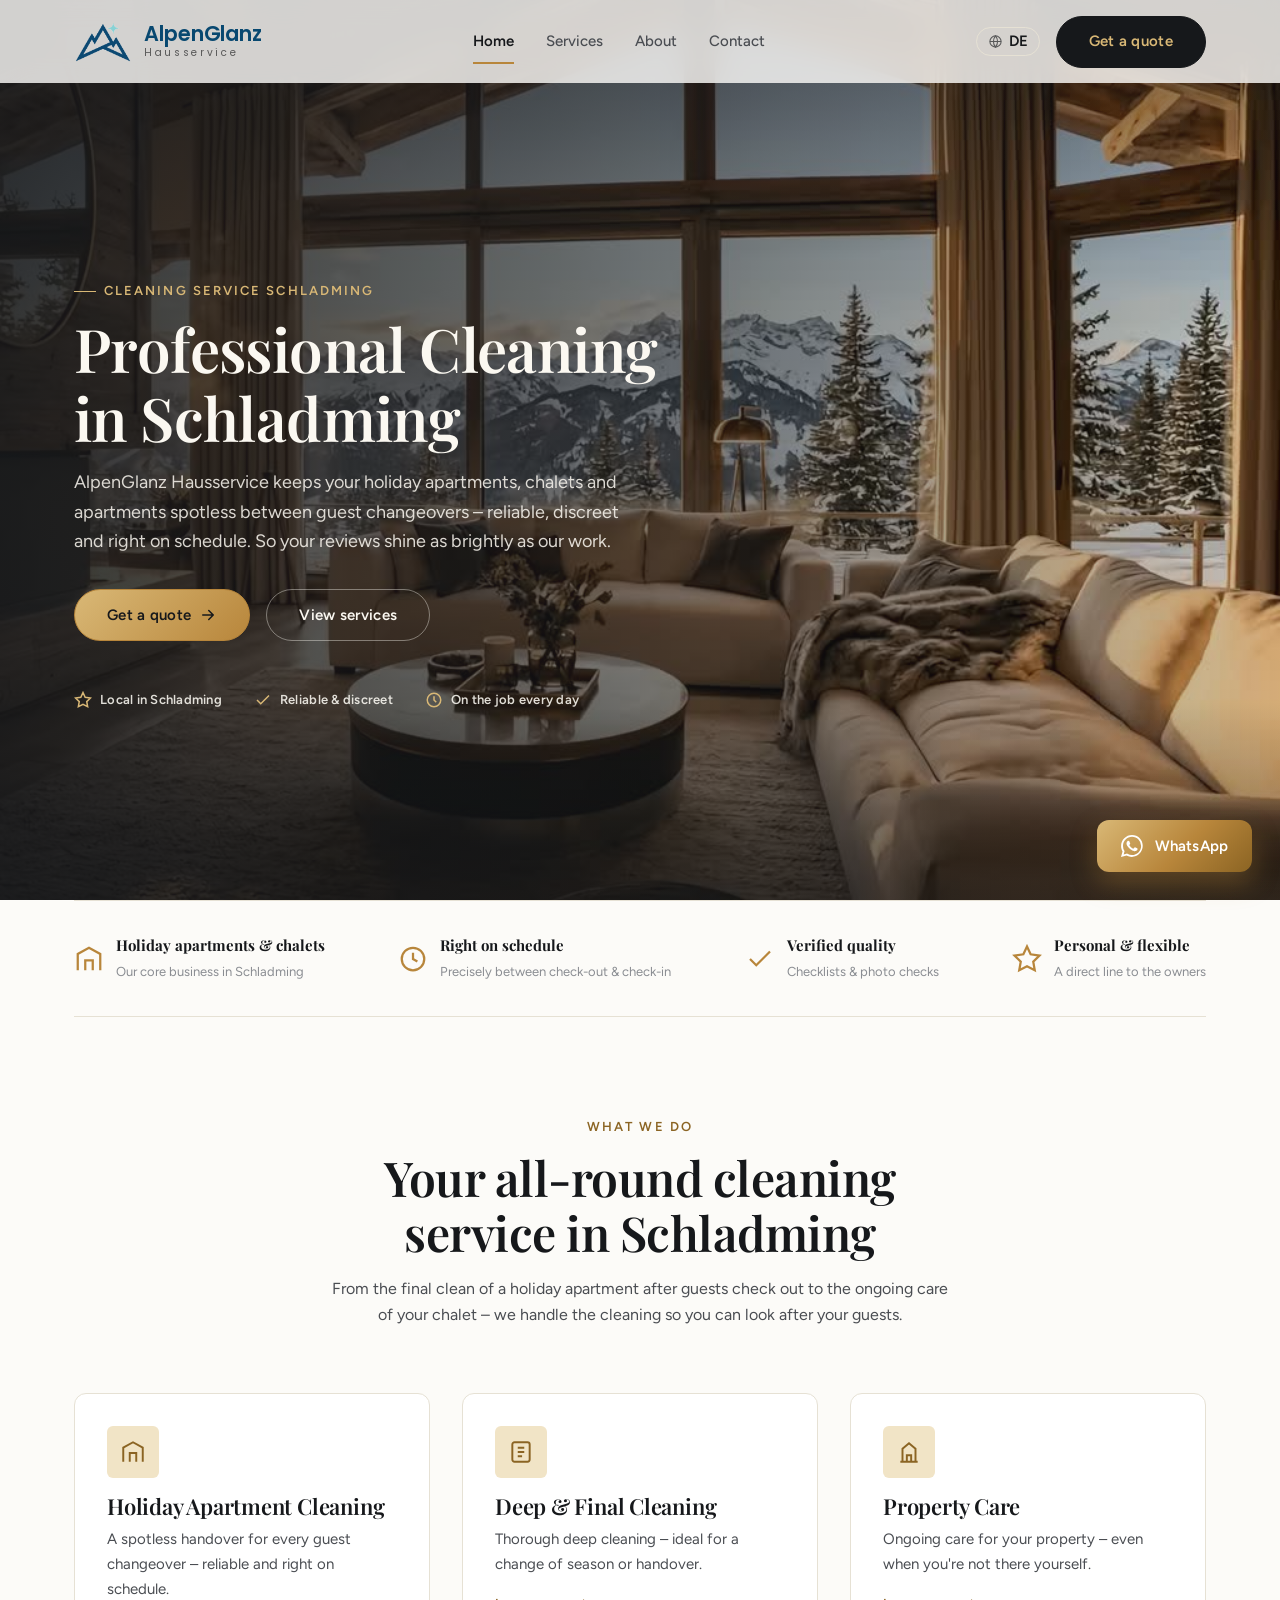
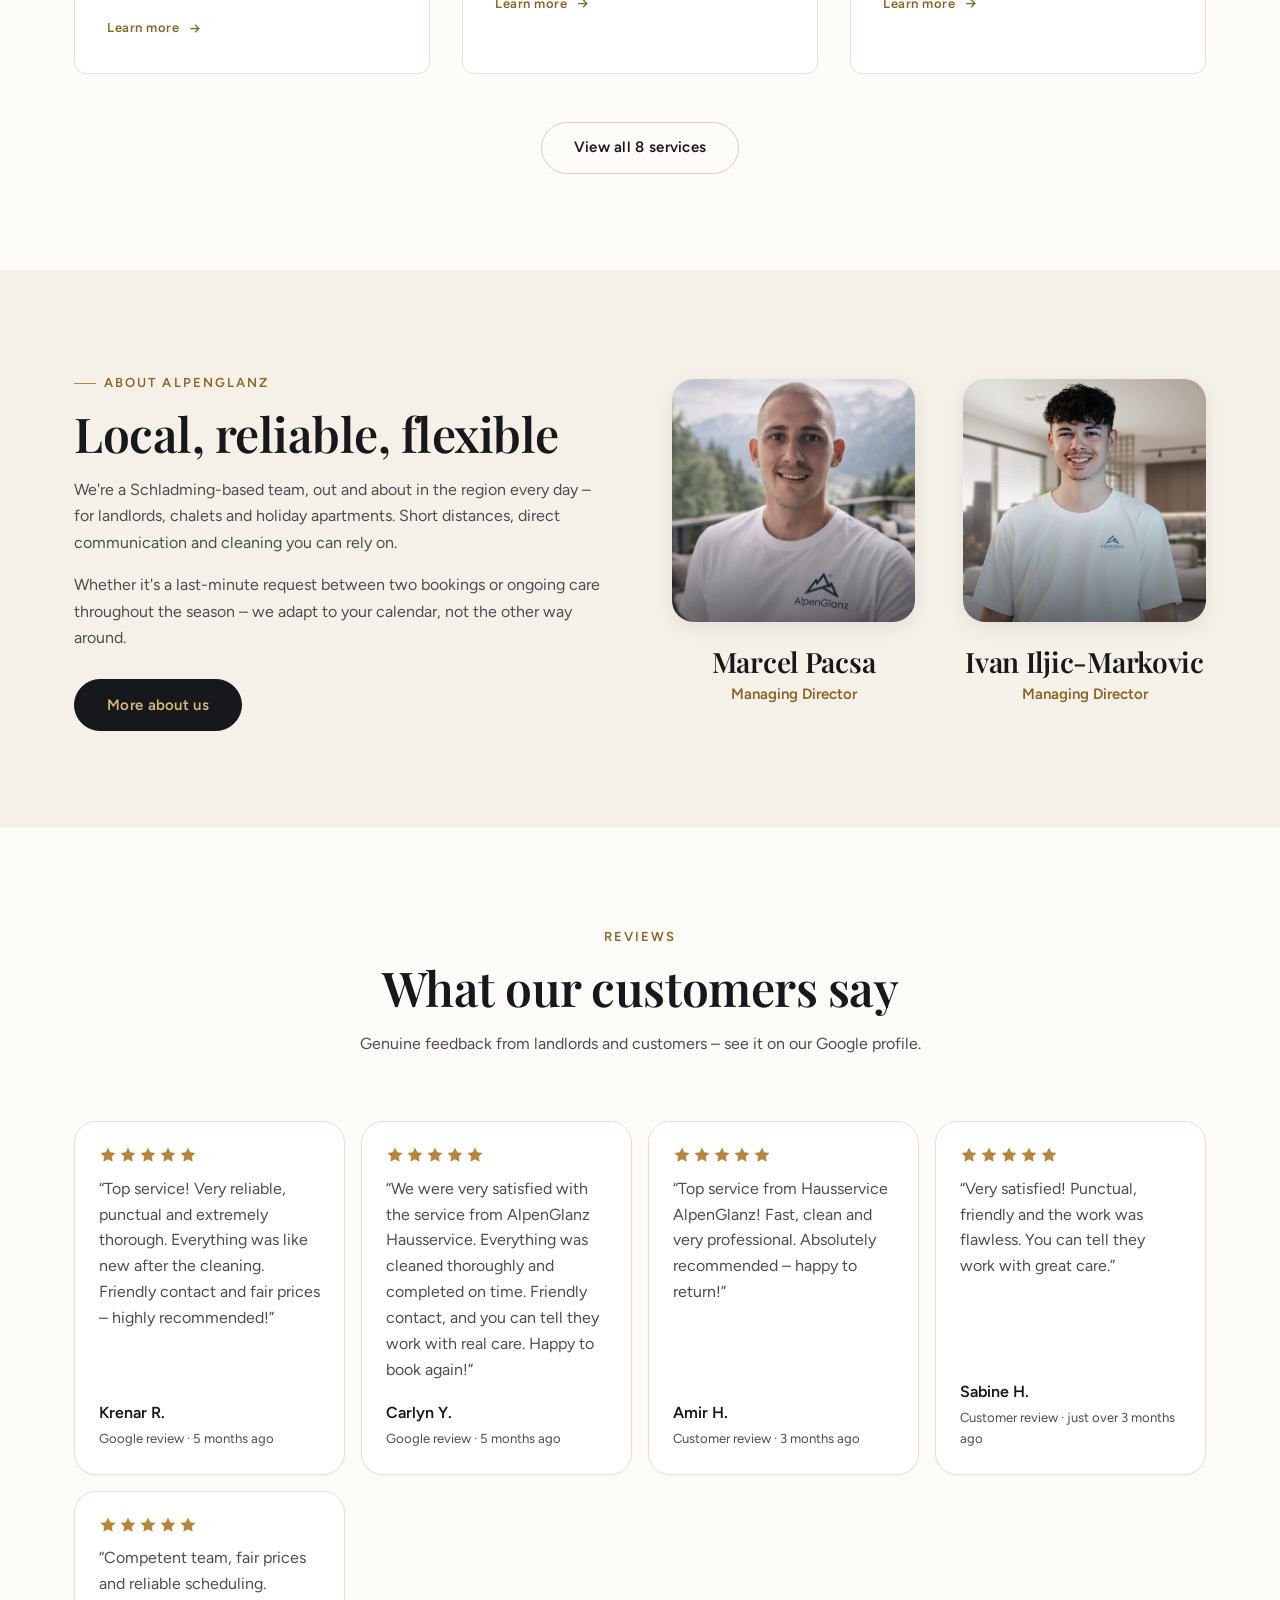
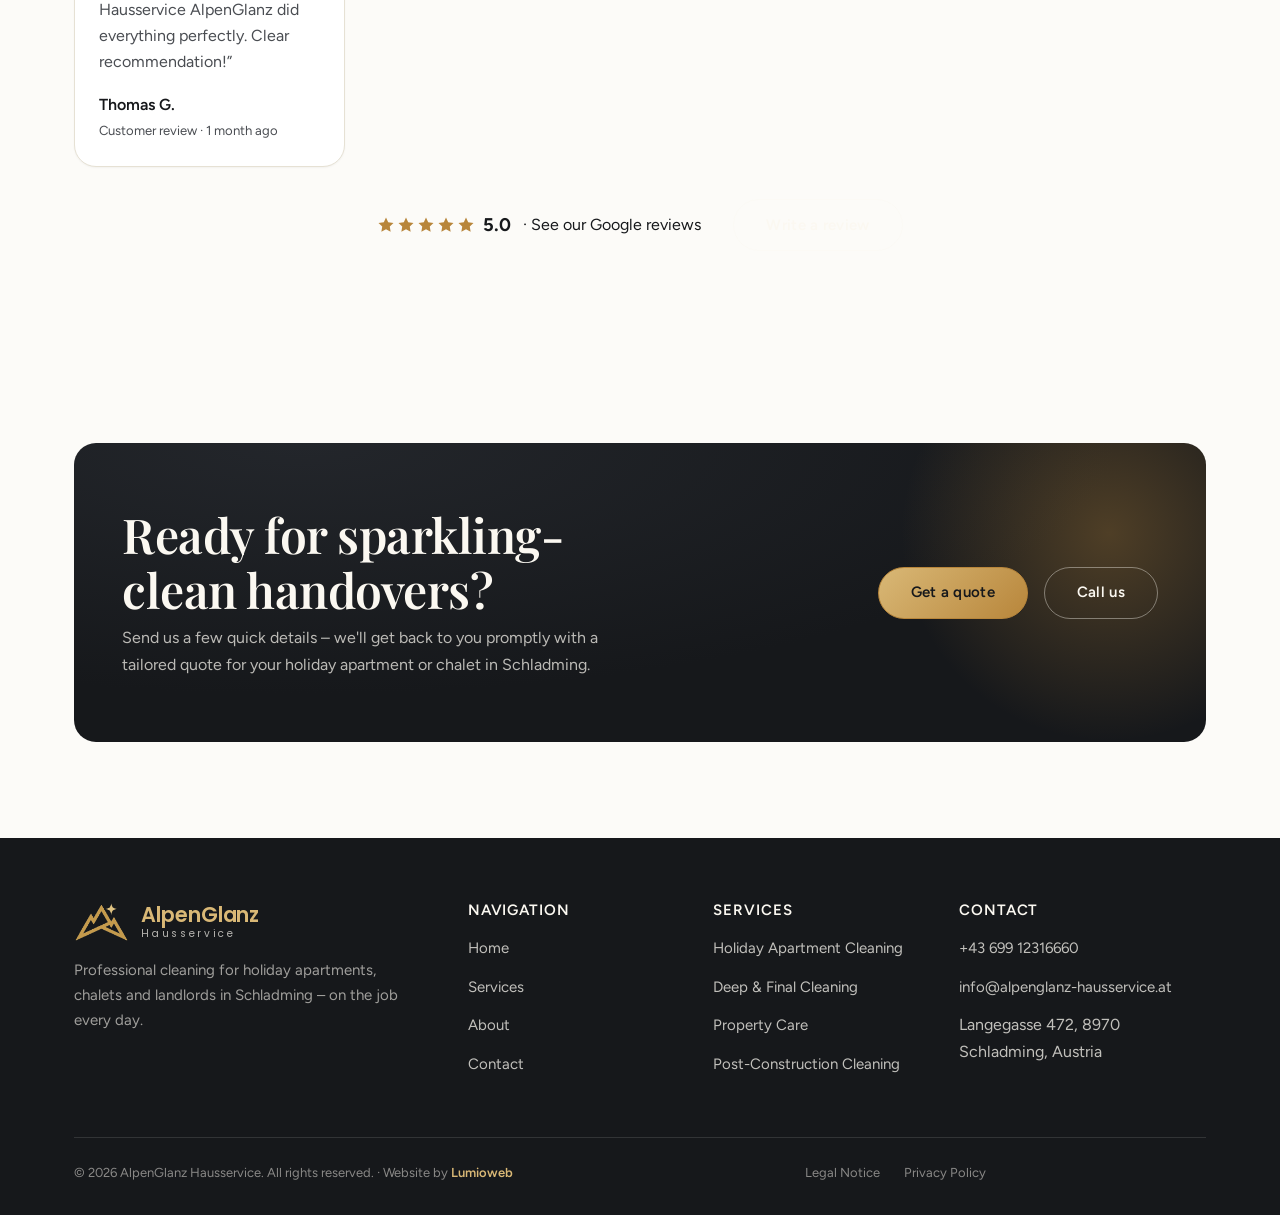
==== en/index.html @ 98035ed0 "Initial website upload" ====
<!DOCTYPE html><html lang="en"><head>
<meta charset="UTF-8">
<meta name="viewport" content="width=device-width, initial-scale=1">
<title>AlpenGlanz Hausservice — Professional Cleaning in Schladming</title>
<meta name="description" content="Professional cleaning in Schladming for holiday apartments, chalets &amp; landlords. Reliable, flexible, on the job every day. Get your free quote today.">
<link rel="canonical" href="https://alpenglanz-hausservice.at/en/">
<link rel="alternate" hreflang="de-at" href="https://alpenglanz-hausservice.at/">
<link rel="alternate" hreflang="en" href="https://alpenglanz-hausservice.at/en/">
<link rel="alternate" hreflang="x-default" href="https://alpenglanz-hausservice.at/">
<meta property="og:type" content="website">
<meta property="og:site_name" content="AlpenGlanz Hausservice">
<meta property="og:locale" content="en_GB">
<meta property="og:title" content="AlpenGlanz Hausservice — Professional Cleaning in Schladming">
<meta property="og:description" content="Professional cleaning in Schladming for holiday apartments, chalets &amp; landlords. Reliable, flexible, on the job every day.">
<meta property="og:url" content="https://alpenglanz-hausservice.at/en/">
<meta property="og:image" content="https://alpenglanz-hausservice.at/videos/hero-poster.jpg">
<meta property="og:image:width" content="1280">
<meta property="og:image:height" content="720">
<meta name="twitter:card" content="summary_large_image">
<meta name="twitter:title" content="AlpenGlanz Hausservice — Professional Cleaning in Schladming">
<meta name="twitter:description" content="Professional cleaning in Schladming for holiday apartments, chalets &amp; landlords. Reliable, flexible, on the job every day.">
<meta name="twitter:image" content="https://alpenglanz-hausservice.at/videos/hero-poster.jpg">
<link rel="icon" type="image/png" href="../images/favicon.png">
<link rel="apple-touch-icon" href="../images/apple-touch-icon.png">
<link rel="preconnect" href="https://fonts.googleapis.com">
<link rel="preconnect" href="https://fonts.gstatic.com" crossorigin="">
<link rel="stylesheet" href="https://fonts.googleapis.com/css2?family=Figtree:wght@300;400;500;600;700&amp;family=Playfair+Display:ital,wght@0,500;0,600;0,700;1,500&amp;family=Poppins:wght@400;500;600&amp;display=swap">
<link rel="stylesheet" href="../css/style.css?v=24">
<style>
  /* Customer reviews (Phase 2) */
  .reviews-grid{display:grid;grid-template-columns:repeat(auto-fit,minmax(260px,1fr));gap:var(--space-4,1.2rem);margin-top:var(--space-6,2rem);}
  .review-card{background:var(--color-surface,#fff);border:1px solid var(--color-border,rgba(20,24,30,.10));border-radius:var(--radius-lg,18px);padding:var(--space-5,1.6rem);display:flex;flex-direction:column;gap:.7rem;box-shadow:0 1px 2px rgba(20,24,30,.04);}
  .stars{color:var(--color-gold,#b8892b);display:inline-flex;gap:2px;line-height:1;}
  .review-text{margin:0;font-size:1rem;line-height:1.62;}
  .review-meta{margin-top:auto;display:flex;flex-direction:column;gap:.1rem;padding-top:.4rem;}
  .review-author{font-weight:600;}
  .review-src{font-size:.82rem;color:var(--color-ink-soft,#6b7078);}
  .reviews-cta{display:flex;flex-wrap:wrap;gap:var(--space-4,1.2rem) var(--space-6,2rem);align-items:center;justify-content:center;margin-top:var(--space-6,2rem);}
  .reviews-badge{display:inline-flex;align-items:center;gap:.5rem;text-decoration:none;color:var(--color-ink,#1a1d21);}
  .reviews-badge strong{font-size:1.15rem;}
  .reviews-badge:hover{text-decoration:underline;}
</style>
<script type="application/ld+json">
{
  "@context": "https://schema.org",
  "@graph": [
    {
      "@type": "CleaningService",
      "@id": "https://alpenglanz-hausservice.at/#business",
      "name": "AlpenGlanz Hausservice OG",
      "alternateName": "AlpenGlanz Hausservice",
      "url": "https://alpenglanz-hausservice.at/",
      "image": "https://alpenglanz-hausservice.at/videos/hero-poster.jpg",
      "logo": "https://alpenglanz-hausservice.at/images/logo-icon.png",
      "telephone": "+43 699 12316660",
      "email": "info@alpenglanz-hausservice.at",
      "vatID": "ATU83051689",
      "description": "Professional cleaning in Schladming for holiday apartments, chalets, apartments and landlords – reliable, discreet and right on schedule.",
      "address": {
        "@type": "PostalAddress",
        "streetAddress": "Langegasse 472",
        "postalCode": "8970",
        "addressLocality": "Schladming",
        "addressRegion": "Steiermark",
        "addressCountry": "AT"
      },
      "geo": {
        "@type": "GeoCoordinates",
        "latitude": 47.3389568,
        "longitude": 13.7024496
      },
      "areaServed": [
        {
          "@type": "City",
          "name": "Schladming"
        },
        {
          "@type": "City",
          "name": "Ramsau am Dachstein"
        },
        {
          "@type": "City",
          "name": "Rohrmoos"
        },
        {
          "@type": "City",
          "name": "Haus im Ennstal"
        },
        {
          "@type": "City",
          "name": "Gröbming"
        },
        {
          "@type": "City",
          "name": "Pichl"
        }
      ],
      "knowsLanguage": [
        "de-AT"
      ],
      "hasOfferCatalog": {
        "@type": "OfferCatalog",
        "name": "Cleaning services",
        "itemListElement": [
          {
            "@type": "Offer",
            "itemOffered": {
              "@type": "Service",
              "name": "Holiday Apartment Cleaning",
              "description": "A spotless handover between guest changeovers – right on schedule after check-out, ready before check-in."
            }
          },
          {
            "@type": "Offer",
            "itemOffered": {
              "@type": "Service",
              "name": "Apartment Cleaning",
              "description": "Regular or one-off apartment cleaning – reliable even at short notice."
            }
          },
          {
            "@type": "Offer",
            "itemOffered": {
              "@type": "Service",
              "name": "Deep & Final Cleaning",
              "description": "Thorough deep cleaning for a change of season, move-in/move-out or before re-letting."
            }
          },
          {
            "@type": "Offer",
            "itemOffered": {
              "@type": "Service",
              "name": "Office & Building Cleaning",
              "description": "Clean workspaces and communal areas – flexibly scheduled around your opening hours."
            }
          },
          {
            "@type": "Offer",
            "itemOffered": {
              "@type": "Service",
              "name": "Window Cleaning",
              "description": "Streak-free shine inside and out – for the perfect view of the mountains."
            }
          },
          {
            "@type": "Offer",
            "itemOffered": {
              "@type": "Service",
              "name": "Stairwell Cleaning",
              "description": "Well-kept entrances and stairwells – the first impression for your guests."
            }
          },
          {
            "@type": "Offer",
            "itemOffered": {
              "@type": "Service",
              "name": "Property Care",
              "description": "Ongoing care for your property throughout the season – even when you're not there yourself."
            }
          },
          {
            "@type": "Offer",
            "itemOffered": {
              "@type": "Service",
              "name": "Post-Construction Cleaning",
              "description": "Rough cleaning after construction or renovation work – handed over ready to move in."
            }
          }
        ]
      },
      "hasMap": "https://www.google.com/maps?cid=9509701394865130927",
      "sameAs": [
        "https://www.google.com/maps?cid=9509701394865130927"
      ]
    },
    {
      "@type": "WebSite",
      "@id": "https://alpenglanz-hausservice.at/#website",
      "url": "https://alpenglanz-hausservice.at/",
      "name": "AlpenGlanz Hausservice",
      "inLanguage": "en",
      "publisher": {
        "@id": "https://alpenglanz-hausservice.at/#business"
      }
    }
  ]
}
</script>
</head>
<body>
<a class="skip-link" href="#main">Skip to content</a>

<header class="site-header">
  <div class="nav-inner">
    <a href="index.html" class="brand">
      <img src="../images/logo-icon.png" alt="" class="brand-mark" width="398" height="288">
      <span class="brand-text"><span class="brand-name">AlpenGlanz</span><small>Hausservice</small></span>
    </a>
    <nav class="nav-links" id="nav-links">
      <a href="index.html" data-nav="index.html">Home</a>
      <a href="services.html" data-nav="services.html">Services</a>
      <a href="about.html" data-nav="about.html">About</a>
      <a href="contact.html" data-nav="contact.html">Contact</a>
      <a href="contact.html" class="btn btn-primary nav-mobile-cta">Get a quote</a>
    </nav>
    <div class="nav-cta">
      <a href="../index.html" class="lang-switch" hreflang="de" aria-label="Switch to the German version"><svg viewBox="0 0 24 24" width="15" height="15" fill="none" stroke="currentColor" stroke-width="1.7" aria-hidden="true"><circle cx="12" cy="12" r="9"></circle><path d="M3 12h18"></path><path d="M12 3a14 14 0 0 1 0 18 14 14 0 0 1 0-18z"></path></svg>DE</a>
      <a href="contact.html" class="btn btn-primary desktop-only">Get a quote</a>
      <button class="nav-toggle" id="nav-toggle" aria-label="Open menu" aria-expanded="false" aria-controls="nav-links">
        <span></span>
      </button>
    </div>
  </div>
</header>

<main id="main">

  <!-- HERO -->
  <section class="hero hero-has-video">
    <video class="hero-video hero-bg-video" autoplay="" muted="" loop="" playsinline="" preload="metadata" poster="../videos/hero-poster.jpg" aria-hidden="true" tabindex="-1">
      <!-- Phones load the 720p/0.7MB loop, larger screens the 2K version.
           Browsers without media-attribute support fall back to the first
           (smaller) source - a safe default. -->
      <source src="../videos/hero-loop-mobile.mp4" type="video/mp4" media="(max-width: 768px)">
      <source src="../videos/hero-loop.mp4" type="video/mp4">
    </video>
    <div class="hero-overlay" aria-hidden="true"></div>
    <div class="container hero-grid">
      <div class="hero-copy" data-reveal="">
        <p class="eyebrow" data-cms="en-index-1">Cleaning Service Schladming</p>
        <h1 data-cms="en-index-2">Professional Cleaning in Schladming</h1>
        <p class="lead" data-cms="en-index-3">AlpenGlanz Hausservice keeps your holiday apartments, chalets and apartments spotless between guest changeovers – reliable, discreet and right on schedule. So your reviews shine as brightly as our work.</p>
        <div class="hero-actions">
          <a href="contact.html" class="btn btn-gold">
            Get a quote
            <svg class="icon-arrow" viewBox="0 0 24 24" fill="none" stroke="currentColor" stroke-width="2" stroke-linecap="round" stroke-linejoin="round"><path d="M5 12h14M13 6l6 6-6 6"></path></svg>
          </a>
          <a href="services.html" class="btn btn-outline">View services</a>
        </div>
        <div class="hero-trustrow">
          <div class="trust-item">
            <svg viewBox="0 0 24 24" fill="none" stroke="currentColor" stroke-width="2"><path d="M12 2l2.9 6.26L22 9.27l-5 4.87L18.2 21 12 17.77 5.8 21 7 14.14l-5-4.87 7.1-1.01z"></path></svg>
            Local in Schladming
          </div>
          <div class="trust-item">
            <svg viewBox="0 0 24 24" fill="none" stroke="currentColor" stroke-width="2"><path d="M20 6L9 17l-5-5"></path></svg>
            Reliable &amp; discreet
          </div>
          <div class="trust-item">
            <svg viewBox="0 0 24 24" fill="none" stroke="currentColor" stroke-width="2"><circle cx="12" cy="12" r="9"></circle><path d="M12 7v5l3 3"></path></svg>
            On the job every day
          </div>
        </div>
      </div>

    </div>
  </section>

  <!-- TRUST BADGES -->
  <section class="container">
    <div class="badge-strip" data-reveal="">
      <div class="badge-item">
        <svg viewBox="0 0 24 24" fill="none" stroke="currentColor" stroke-width="1.8"><path d="M3 21V8l9-5 9 5v13"></path><path d="M9 21v-8h6v8"></path></svg>
        <div><strong data-cms="en-index-4">Holiday apartments &amp; chalets</strong><span data-cms="en-index-5">Our core business in Schladming</span></div>
      </div>
      <div class="badge-item">
        <svg viewBox="0 0 24 24" fill="none" stroke="currentColor" stroke-width="1.8"><circle cx="12" cy="12" r="9"></circle><path d="M12 7v5l3.5 2"></path></svg>
        <div><strong data-cms="en-index-6">Right on schedule</strong><span data-cms="en-index-7">Precisely between check-out &amp; check-in</span></div>
      </div>
      <div class="badge-item">
        <svg viewBox="0 0 24 24" fill="none" stroke="currentColor" stroke-width="1.8"><path d="M20 6L9 17l-5-5"></path></svg>
        <div><strong data-cms="en-index-8">Verified quality</strong><span data-cms="en-index-9">Checklists &amp; photo checks</span></div>
      </div>
      <div class="badge-item">
        <svg viewBox="0 0 24 24" fill="none" stroke="currentColor" stroke-width="1.8"><path d="M12 2l2.9 6.26L22 9.27l-5 4.87L18.2 21 12 17.77 5.8 21 7 14.14l-5-4.87 7.1-1.01z"></path></svg>
        <div><strong data-cms="en-index-10">Personal &amp; flexible</strong><span data-cms="en-index-11">A direct line to the owners</span></div>
      </div>
    </div>
  </section>

  <!-- WAS WIR MACHEN -->
  <section class="section">
    <div class="container">
      <div class="section-head center mx-auto text-center" data-reveal="">
        <p class="eyebrow" data-cms="en-index-12">What we do</p>
        <h2 data-cms="en-index-13">Your all-round cleaning service in Schladming</h2>
        <p class="mx-auto" data-cms="en-index-14">From the final clean of a holiday apartment after guests check out to the ongoing care of your chalet – we handle the cleaning so you can look after your guests.</p>
      </div>

      <div class="grid grid-3" data-reveal-group="">
        <article class="card" data-reveal="">
          <div class="card-icon">
            <svg viewBox="0 0 24 24" fill="none" stroke="currentColor" stroke-width="1.8"><path d="M3 21V8l9-5 9 5v13"></path><path d="M9 21v-8h6v8"></path></svg>
          </div>
          <h3 data-cms="en-index-15">Holiday Apartment Cleaning</h3>
          <p data-cms="en-index-16">A spotless handover for every guest changeover – reliable and right on schedule.</p>
          <a href="services.html" class="card-link">Learn more
            <svg viewBox="0 0 24 24" fill="none" stroke="currentColor" stroke-width="2"><path d="M5 12h14M13 6l6 6-6 6"></path></svg>
          </a>
        </article>
        <article class="card" data-reveal="">
          <div class="card-icon">
            <svg viewBox="0 0 24 24" fill="none" stroke="currentColor" stroke-width="1.8"><rect x="4" y="3" width="16" height="18" rx="2"></rect><path d="M9 8h6M9 12h6M9 16h4"></path></svg>
          </div>
          <h3 data-cms="en-index-17">Deep &amp; Final Cleaning</h3>
          <p data-cms="en-index-18">Thorough deep cleaning – ideal for a change of season or handover.</p>
          <a href="services.html" class="card-link">Learn more
            <svg viewBox="0 0 24 24" fill="none" stroke="currentColor" stroke-width="2"><path d="M5 12h14M13 6l6 6-6 6"></path></svg>
          </a>
        </article>
        <article class="card" data-reveal="">
          <div class="card-icon">
            <svg viewBox="0 0 24 24" fill="none" stroke="currentColor" stroke-width="1.8"><path d="M4 21h16M6 21V9l6-5 6 5v12M10 21v-6h4v6"></path></svg>
          </div>
          <h3 data-cms="en-index-19">Property Care</h3>
          <p data-cms="en-index-20">Ongoing care for your property – even when you're not there yourself.</p>
          <a href="services.html" class="card-link">Learn more
            <svg viewBox="0 0 24 24" fill="none" stroke="currentColor" stroke-width="2"><path d="M5 12h14M13 6l6 6-6 6"></path></svg>
          </a>
        </article>
      </div>

      <div class="text-center" style="margin-top: var(--space-7);" data-reveal="">
        <a href="services.html" class="btn btn-outline" style="border-color: var(--color-border-strong); color: var(--color-ink);">View all 8 services</a>
      </div>
    </div>
  </section>

  <!-- ÜBER UNS TEASER -->
  <section class="section section-alt">
    <div class="container grid grid-2" style="align-items:center; gap: var(--space-8);">
      <div data-reveal="">
        <p class="eyebrow" data-cms="en-index-21">About AlpenGlanz</p>
        <h2 data-cms="en-index-22">Local, reliable, flexible</h2>
        <p data-cms="en-index-23">We're a Schladming-based team, out and about in the region every day – for landlords, chalets and holiday apartments. Short distances, direct communication and cleaning you can rely on.</p>
        <p data-cms="en-index-24">Whether it's a last-minute request between two bookings or ongoing care throughout the season – we adapt to your calendar, not the other way around.</p>
        <a href="about.html" class="btn btn-primary" style="margin-top: var(--space-3);">More about us</a>
      </div>
      <div class="team-grid" data-reveal="" style="transition-delay:120ms;">
        <div class="team-card">
          <div class="team-photo"><img src="../images/team-marcel.jpeg" alt="Marcel Pacsa, Managing Director of AlpenGlanz Hausservice" width="1010" height="1277" loading="lazy" decoding="async" data-cms-img="en-index-img-1"></div>
          <h3 data-cms="en-index-25">Marcel Pacsa</h3>
          <p class="team-role" data-cms="en-index-26">Managing Director</p>
        </div>
        <div class="team-card">
          <div class="team-photo"><img src="../images/team-ivan.jpeg" alt="Ivan Iljic-Markovic, Managing Director of AlpenGlanz Hausservice" width="776" height="930" loading="lazy" decoding="async" data-cms-img="en-index-img-2"></div>
          <h3 data-cms="en-index-27">Ivan Iljic-Markovic</h3>
          <p class="team-role" data-cms="en-index-28">Managing Director</p>
        </div>
      </div>
    </div>
  </section>

  <!-- KUNDENSTIMMEN -->
  <section class="section" id="bewertungen">
    <div class="container">
      <div class="section-head center mx-auto text-center" data-reveal="">
        <p class="eyebrow" data-cms="en-index-29">Reviews</p>
        <h2 data-cms="en-index-30">What our customers say</h2>
        <p class="mx-auto" data-cms="en-index-31">Genuine feedback from landlords and customers – see it on our Google profile.</p>
      </div>
      <div class="reviews-grid" data-reveal-group="">

        <article class="review-card" data-reveal="">
          <span class="stars" aria-label="5 out of 5 stars"><svg width="18" height="18" viewBox="0 0 24 24" fill="currentColor" aria-hidden="true"><path d="M12 2l2.9 6.26L22 9.27l-5 4.87L18.2 21 12 17.77 5.8 21 7 14.14l-5-4.87 7.1-1.01z"></path></svg><svg width="18" height="18" viewBox="0 0 24 24" fill="currentColor" aria-hidden="true"><path d="M12 2l2.9 6.26L22 9.27l-5 4.87L18.2 21 12 17.77 5.8 21 7 14.14l-5-4.87 7.1-1.01z"></path></svg><svg width="18" height="18" viewBox="0 0 24 24" fill="currentColor" aria-hidden="true"><path d="M12 2l2.9 6.26L22 9.27l-5 4.87L18.2 21 12 17.77 5.8 21 7 14.14l-5-4.87 7.1-1.01z"></path></svg><svg width="18" height="18" viewBox="0 0 24 24" fill="currentColor" aria-hidden="true"><path d="M12 2l2.9 6.26L22 9.27l-5 4.87L18.2 21 12 17.77 5.8 21 7 14.14l-5-4.87 7.1-1.01z"></path></svg><svg width="18" height="18" viewBox="0 0 24 24" fill="currentColor" aria-hidden="true"><path d="M12 2l2.9 6.26L22 9.27l-5 4.87L18.2 21 12 17.77 5.8 21 7 14.14l-5-4.87 7.1-1.01z"></path></svg></span>
          <p class="review-text" data-cms="en-index-32">“Top service! Very reliable, punctual and extremely thorough. Everything was like new after the cleaning. Friendly contact and fair prices – highly recommended!”</p>
          <div class="review-meta">
            <span class="review-author" data-cms="en-index-33">Krenar R.</span>
            <span class="review-src" data-cms="en-index-34">Google review · 5 months ago</span>
          </div>
        </article>

        <article class="review-card" data-reveal="">
          <span class="stars" aria-label="5 out of 5 stars"><svg width="18" height="18" viewBox="0 0 24 24" fill="currentColor" aria-hidden="true"><path d="M12 2l2.9 6.26L22 9.27l-5 4.87L18.2 21 12 17.77 5.8 21 7 14.14l-5-4.87 7.1-1.01z"></path></svg><svg width="18" height="18" viewBox="0 0 24 24" fill="currentColor" aria-hidden="true"><path d="M12 2l2.9 6.26L22 9.27l-5 4.87L18.2 21 12 17.77 5.8 21 7 14.14l-5-4.87 7.1-1.01z"></path></svg><svg width="18" height="18" viewBox="0 0 24 24" fill="currentColor" aria-hidden="true"><path d="M12 2l2.9 6.26L22 9.27l-5 4.87L18.2 21 12 17.77 5.8 21 7 14.14l-5-4.87 7.1-1.01z"></path></svg><svg width="18" height="18" viewBox="0 0 24 24" fill="currentColor" aria-hidden="true"><path d="M12 2l2.9 6.26L22 9.27l-5 4.87L18.2 21 12 17.77 5.8 21 7 14.14l-5-4.87 7.1-1.01z"></path></svg><svg width="18" height="18" viewBox="0 0 24 24" fill="currentColor" aria-hidden="true"><path d="M12 2l2.9 6.26L22 9.27l-5 4.87L18.2 21 12 17.77 5.8 21 7 14.14l-5-4.87 7.1-1.01z"></path></svg></span>
          <p class="review-text" data-cms="en-index-35">“We were very satisfied with the service from AlpenGlanz Hausservice. Everything was cleaned thoroughly and completed on time. Friendly contact, and you can tell they work with real care. Happy to book again!”</p>
          <div class="review-meta">
            <span class="review-author" data-cms="en-index-36">Carlyn Y.</span>
            <span class="review-src" data-cms="en-index-37">Google review · 5 months ago</span>
          </div>
        </article>

        <article class="review-card" data-reveal="">
          <span class="stars" aria-label="5 out of 5 stars"><svg width="18" height="18" viewBox="0 0 24 24" fill="currentColor" aria-hidden="true"><path d="M12 2l2.9 6.26L22 9.27l-5 4.87L18.2 21 12 17.77 5.8 21 7 14.14l-5-4.87 7.1-1.01z"></path></svg><svg width="18" height="18" viewBox="0 0 24 24" fill="currentColor" aria-hidden="true"><path d="M12 2l2.9 6.26L22 9.27l-5 4.87L18.2 21 12 17.77 5.8 21 7 14.14l-5-4.87 7.1-1.01z"></path></svg><svg width="18" height="18" viewBox="0 0 24 24" fill="currentColor" aria-hidden="true"><path d="M12 2l2.9 6.26L22 9.27l-5 4.87L18.2 21 12 17.77 5.8 21 7 14.14l-5-4.87 7.1-1.01z"></path></svg><svg width="18" height="18" viewBox="0 0 24 24" fill="currentColor" aria-hidden="true"><path d="M12 2l2.9 6.26L22 9.27l-5 4.87L18.2 21 12 17.77 5.8 21 7 14.14l-5-4.87 7.1-1.01z"></path></svg><svg width="18" height="18" viewBox="0 0 24 24" fill="currentColor" aria-hidden="true"><path d="M12 2l2.9 6.26L22 9.27l-5 4.87L18.2 21 12 17.77 5.8 21 7 14.14l-5-4.87 7.1-1.01z"></path></svg></span>
          <p class="review-text" data-cms="en-index-38">“Top service from Hausservice AlpenGlanz! Fast, clean and very professional. Absolutely recommended – happy to return!”</p>
          <div class="review-meta">
            <span class="review-author" data-cms="en-index-39">Amir H.</span>
            <span class="review-src" data-cms="en-index-40">Customer review · 3 months ago</span>
          </div>
        </article>



        <article class="review-card" data-reveal="">
          <span class="stars" aria-label="5 out of 5 stars"><svg width="18" height="18" viewBox="0 0 24 24" fill="currentColor" aria-hidden="true"><path d="M12 2l2.9 6.26L22 9.27l-5 4.87L18.2 21 12 17.77 5.8 21 7 14.14l-5-4.87 7.1-1.01z"></path></svg><svg width="18" height="18" viewBox="0 0 24 24" fill="currentColor" aria-hidden="true"><path d="M12 2l2.9 6.26L22 9.27l-5 4.87L18.2 21 12 17.77 5.8 21 7 14.14l-5-4.87 7.1-1.01z"></path></svg><svg width="18" height="18" viewBox="0 0 24 24" fill="currentColor" aria-hidden="true"><path d="M12 2l2.9 6.26L22 9.27l-5 4.87L18.2 21 12 17.77 5.8 21 7 14.14l-5-4.87 7.1-1.01z"></path></svg><svg width="18" height="18" viewBox="0 0 24 24" fill="currentColor" aria-hidden="true"><path d="M12 2l2.9 6.26L22 9.27l-5 4.87L18.2 21 12 17.77 5.8 21 7 14.14l-5-4.87 7.1-1.01z"></path></svg><svg width="18" height="18" viewBox="0 0 24 24" fill="currentColor" aria-hidden="true"><path d="M12 2l2.9 6.26L22 9.27l-5 4.87L18.2 21 12 17.77 5.8 21 7 14.14l-5-4.87 7.1-1.01z"></path></svg></span>
          <p class="review-text" data-cms="en-index-41">“Very satisfied! Punctual, friendly and the work was flawless. You can tell they work with great care.”</p>
          <div class="review-meta">
            <span class="review-author" data-cms="en-index-42">Sabine H.</span>
            <span class="review-src" data-cms="en-index-43">Customer review · just over 3 months ago</span>
          </div>
        </article>



        <article class="review-card" data-reveal="">
          <span class="stars" aria-label="5 out of 5 stars"><svg width="18" height="18" viewBox="0 0 24 24" fill="currentColor" aria-hidden="true"><path d="M12 2l2.9 6.26L22 9.27l-5 4.87L18.2 21 12 17.77 5.8 21 7 14.14l-5-4.87 7.1-1.01z"></path></svg><svg width="18" height="18" viewBox="0 0 24 24" fill="currentColor" aria-hidden="true"><path d="M12 2l2.9 6.26L22 9.27l-5 4.87L18.2 21 12 17.77 5.8 21 7 14.14l-5-4.87 7.1-1.01z"></path></svg><svg width="18" height="18" viewBox="0 0 24 24" fill="currentColor" aria-hidden="true"><path d="M12 2l2.9 6.26L22 9.27l-5 4.87L18.2 21 12 17.77 5.8 21 7 14.14l-5-4.87 7.1-1.01z"></path></svg><svg width="18" height="18" viewBox="0 0 24 24" fill="currentColor" aria-hidden="true"><path d="M12 2l2.9 6.26L22 9.27l-5 4.87L18.2 21 12 17.77 5.8 21 7 14.14l-5-4.87 7.1-1.01z"></path></svg><svg width="18" height="18" viewBox="0 0 24 24" fill="currentColor" aria-hidden="true"><path d="M12 2l2.9 6.26L22 9.27l-5 4.87L18.2 21 12 17.77 5.8 21 7 14.14l-5-4.87 7.1-1.01z"></path></svg></span>
          <p class="review-text" data-cms="en-index-44">“Competent team, fair prices and reliable scheduling. Hausservice AlpenGlanz did everything perfectly. Clear recommendation!”</p>
          <div class="review-meta">
            <span class="review-author" data-cms="en-index-45">Thomas G.</span>
            <span class="review-src" data-cms="en-index-46">Customer review · 1 month ago</span>
          </div>
        </article>

      </div>
      <div class="reviews-cta" data-reveal="">
        <a href="https://www.google.com/maps?cid=9509701394865130927" target="_blank" rel="noopener" class="reviews-badge" aria-label="5.0 stars on Google, see all reviews">
          <span class="stars" aria-label="5 out of 5 stars"><svg width="18" height="18" viewBox="0 0 24 24" fill="currentColor" aria-hidden="true"><path d="M12 2l2.9 6.26L22 9.27l-5 4.87L18.2 21 12 17.77 5.8 21 7 14.14l-5-4.87 7.1-1.01z"></path></svg><svg width="18" height="18" viewBox="0 0 24 24" fill="currentColor" aria-hidden="true"><path d="M12 2l2.9 6.26L22 9.27l-5 4.87L18.2 21 12 17.77 5.8 21 7 14.14l-5-4.87 7.1-1.01z"></path></svg><svg width="18" height="18" viewBox="0 0 24 24" fill="currentColor" aria-hidden="true"><path d="M12 2l2.9 6.26L22 9.27l-5 4.87L18.2 21 12 17.77 5.8 21 7 14.14l-5-4.87 7.1-1.01z"></path></svg><svg width="18" height="18" viewBox="0 0 24 24" fill="currentColor" aria-hidden="true"><path d="M12 2l2.9 6.26L22 9.27l-5 4.87L18.2 21 12 17.77 5.8 21 7 14.14l-5-4.87 7.1-1.01z"></path></svg><svg width="18" height="18" viewBox="0 0 24 24" fill="currentColor" aria-hidden="true"><path d="M12 2l2.9 6.26L22 9.27l-5 4.87L18.2 21 12 17.77 5.8 21 7 14.14l-5-4.87 7.1-1.01z"></path></svg></span><strong data-cms="en-index-47">5.0</strong><span data-cms="en-index-48">&nbsp;·&nbsp;See our Google reviews</span>
        </a>
        <a href="https://www.google.com/maps?cid=9509701394865130927" target="_blank" rel="noopener" class="btn btn-outline">Write a review</a>
      </div>
    </div>
  </section>

  <!-- CTA BAND -->
  <section class="section">
    <div class="container">
      <div class="cta-band" data-reveal="">
        <div class="cta-band-text">
          <h2 data-cms="en-index-49">Ready for sparkling-clean handovers?</h2>
          <p data-cms="en-index-50">Send us a few quick details – we'll get back to you promptly with a tailored quote for your holiday apartment or chalet in Schladming.</p>
        </div>
        <div class="cta-band-actions">
          <a href="contact.html" class="btn btn-gold">Get a quote</a>
          <a href="tel:+4369912316660" class="btn btn-outline">Call us</a>
        </div>
      </div>
    </div>
  </section>

</main>

<footer class="site-footer">
  <div class="container">
    <div class="footer-grid">
      <div class="footer-col">
        <div class="footer-brand">
          <img src="../images/logo-icon-gold.png" alt="" class="brand-mark" width="398" height="288">
          <span class="brand-text"><span class="brand-name">AlpenGlanz</span><small>Hausservice</small></span>
        </div>
        <p data-cms="en-index-51">Professional cleaning for holiday apartments, chalets and landlords in Schladming – on the job every day.</p>
      </div>
      <div class="footer-col">
        <h4 data-cms="en-index-52">Navigation</h4>
        <ul>
          <li data-cms="en-index-53"><a href="index.html">Home</a></li>
          <li data-cms="en-index-54"><a href="services.html">Services</a></li>
          <li data-cms="en-index-55"><a href="about.html">About</a></li>
          <li data-cms="en-index-56"><a href="contact.html">Contact</a></li>
        </ul>
      </div>
      <div class="footer-col">
        <h4 data-cms="en-index-57">Services</h4>
        <ul>
          <li data-cms="en-index-58"><a href="services.html">Holiday Apartment Cleaning</a></li>
          <li data-cms="en-index-59"><a href="services.html">Deep &amp; Final Cleaning</a></li>
          <li data-cms="en-index-60"><a href="services.html">Property Care</a></li>
          <li data-cms="en-index-61"><a href="services.html">Post-Construction Cleaning</a></li>
        </ul>
      </div>
      <div class="footer-col">
        <h4 data-cms="en-index-62">Contact</h4>
        <ul>
          <li data-cms="en-index-63"><a href="tel:+4369912316660">+43 699 12316660</a></li>
          <li data-cms="en-index-64"><a href="mailto:info@alpenglanz-hausservice.at">info@alpenglanz-hausservice.at</a></li>
          <li data-cms="en-index-65"><span>Langegasse 472, 8970 Schladming, Austria</span></li>
        </ul>
      </div>
    </div>
    <div class="footer-bottom">
      <span>© 2026 AlpenGlanz Hausservice. All rights reserved. · Website by <a href="https://www.lumioweb.at" target="_blank" rel="noopener">Lumioweb</a></span>
      <div style="display:flex; gap: var(--space-5);">
        <a href="../impressum.html">Legal Notice</a>
        <a href="../datenschutz.html">Privacy Policy</a>
      </div>
    </div>
  </div>
</footer>

<!-- WhatsApp Kontakt-Button -->
<a href="https://wa.me/4369912316660?text=Hello%20AlpenGlanz%2C%20I%20have%20a%20cleaning%20enquiry." class="wa-float" target="_blank" rel="noopener" aria-label="Contact us on WhatsApp">
  <svg viewBox="0 0 24 24" fill="currentColor" aria-hidden="true"><path d="M17.472 14.382c-.297-.149-1.758-.867-2.03-.967-.273-.099-.471-.148-.67.15-.197.297-.767.966-.94 1.164-.173.199-.347.223-.644.075-.297-.149-1.255-.463-2.39-1.475-.883-.788-1.48-1.761-1.653-2.059-.173-.297-.018-.458.13-.606.134-.133.298-.347.446-.52.149-.174.198-.298.298-.497.099-.198.05-.371-.025-.52-.075-.149-.669-1.612-.916-2.207-.242-.579-.487-.5-.669-.51-.173-.008-.371-.01-.57-.01-.198 0-.52.074-.792.372-.272.297-1.04 1.016-1.04 2.479 0 1.462 1.065 2.875 1.213 3.074.149.198 2.096 3.2 5.077 4.487.709.306 1.262.489 1.694.625.712.227 1.36.195 1.872.118.571-.085 1.758-.719 2.006-1.413.248-.694.248-1.289.173-1.413-.074-.124-.272-.198-.57-.347m-5.421 7.403h-.004a9.87 9.87 0 01-5.031-1.378l-.361-.214-3.741.982.998-3.648-.235-.374a9.86 9.86 0 01-1.51-5.26c.001-5.45 4.436-9.884 9.888-9.884 2.64 0 5.122 1.03 6.988 2.898a9.825 9.825 0 012.893 6.994c-.003 5.45-4.437 9.885-9.885 9.885M20.52 3.449C18.24 1.245 15.24.044 12.045.044 5.463.044.083 5.443.08 12.083c0 2.13.557 4.21 1.615 6.033L0 24l6.045-1.587a11.9 11.9 0 005.7 1.452h.005c6.585 0 11.964-5.4 11.967-12.04.001-3.219-1.24-6.235-3.554-8.516"></path></svg>
  <span class="wa-label">WhatsApp</span>
</a>

<script src="../js/script.js?v=24"></script>


</body></html>
---- css/style.css ----
/* =========================================================
   AlpenGlanz Hausservice — Design System
   Palette: Warm ivory + deep ink + refined gold (edel & elegant)
   Typography: Playfair Display (headings) / Figtree (body)
   Fonts are loaded via <link> in each page's <head> (faster than
   a render-blocking @import here).
   ========================================================= */

:root {
  /* Color tokens */
  --color-bg: #FCFBF8;
  --color-bg-alt: #F5F1E9;
  --color-surface: #FFFFFF;
  --color-ink: #16181B;
  --color-ink-soft: #4A4D52;
  --color-ink-faint: #8A8D92;
  --color-logo-navy: #084870; /* exact navy sampled from the original logo */
  --color-border: #E6E1D4;
  --color-border-strong: #D8D0BC;

  --color-gold: #B8863B;
  --color-gold-deep: #8B6423;
  --color-gold-light: #D9B876;
  --color-gold-soft: #F1E4C6;

  --color-on-ink: #FBF8F1;
  --color-on-gold: #16181B;

  --color-success: #2F6B4F;
  --color-error: #A3342A;

  /* Elevation */
  --shadow-sm: 0 1px 2px rgba(22, 24, 27, 0.06);
  --shadow-md: 0 6px 20px rgba(22, 24, 27, 0.08);
  --shadow-lg: 0 20px 48px rgba(22, 24, 27, 0.14);
  --shadow-gold: 0 10px 30px rgba(184, 134, 59, 0.25);

  /* Radius */
  --radius-sm: 6px;
  --radius-md: 12px;
  --radius-lg: 22px;
  --radius-pill: 999px;

  /* Spacing scale (4/8pt rhythm) */
  --space-1: 4px;
  --space-2: 8px;
  --space-3: 12px;
  --space-4: 16px;
  --space-5: 24px;
  --space-6: 32px;
  --space-7: 48px;
  --space-8: 64px;
  --space-9: 96px;
  --space-10: 128px;

  /* Type scale */
  --fs-xs: 0.8125rem;
  --fs-sm: 0.9375rem;
  --fs-base: 1rem;
  --fs-md: 1.125rem;
  --fs-lg: 1.375rem;
  --fs-xl: 1.75rem;
  --fs-2xl: 2.25rem;
  --fs-3xl: 3rem;
  --fs-4xl: 3.75rem;

  --font-display: 'Playfair Display', Georgia, serif;
  --font-body: 'Figtree', -apple-system, BlinkMacSystemFont, 'Segoe UI', sans-serif;

  /* Motion */
  --ease-out: cubic-bezier(0.16, 1, 0.3, 1);
  --ease-in-out: cubic-bezier(0.65, 0, 0.35, 1);
  --dur-fast: 180ms;
  --dur-base: 280ms;
  --dur-slow: 420ms;

  --container-w: 1180px;
  --header-h: 84px;
}

/* =========================================================
   Reset & Base
   ========================================================= */
*, *::before, *::after { box-sizing: border-box; }
html { scroll-behavior: smooth; }

@media (prefers-reduced-motion: reduce) {
  html { scroll-behavior: auto; }
  *, *::before, *::after {
    animation-duration: 0.01ms !important;
    animation-iteration-count: 1 !important;
    transition-duration: 0.01ms !important;
    scroll-behavior: auto !important;
  }
}

body {
  margin: 0;
  font-family: var(--font-body);
  font-size: var(--fs-base);
  line-height: 1.65;
  color: var(--color-ink);
  background: var(--color-bg);
  -webkit-font-smoothing: antialiased;
  overflow-x: hidden;
}

img { max-width: 100%; display: block; }
a { color: inherit; text-decoration: none; }
button { font-family: inherit; }
ul { margin: 0; padding: 0; list-style: none; }

h1, h2, h3, h4 {
  font-family: var(--font-display);
  font-weight: 600;
  line-height: 1.15;
  margin: 0 0 var(--space-4);
  letter-spacing: -0.01em;
  color: var(--color-ink);
}

h1 { font-size: var(--fs-4xl); }
h2 { font-size: var(--fs-3xl); }
h3 { font-size: var(--fs-xl); }
h4 { font-size: var(--fs-lg); }

p { margin: 0 0 var(--space-4); max-width: 62ch; color: var(--color-ink-soft); }

.eyebrow {
  display: inline-flex;
  align-items: center;
  gap: var(--space-2);
  font-family: var(--font-body);
  font-size: var(--fs-xs);
  font-weight: 600;
  letter-spacing: 0.16em;
  text-transform: uppercase;
  color: var(--color-gold-deep);
  margin-bottom: var(--space-3);
}
.eyebrow::before {
  content: '';
  width: 22px;
  height: 1px;
  background: var(--color-gold);
}

:focus-visible {
  outline: 2px solid var(--color-gold-deep);
  outline-offset: 3px;
  border-radius: var(--radius-sm);
}

.container {
  width: 100%;
  max-width: var(--container-w);
  margin-inline: auto;
  padding-inline: var(--space-5);
}

.section { padding-block: var(--space-9); }
.section-alt { background: var(--color-bg-alt); }
.section-ink { background: var(--color-ink); color: var(--color-on-ink); }
.section-ink p { color: rgba(251, 248, 241, 0.72); }
.section-ink h2, .section-ink h3 { color: var(--color-on-ink); }

@media (max-width: 768px) {
  h1 { font-size: var(--fs-3xl); }
  h2 { font-size: var(--fs-2xl); }
  .section { padding-block: var(--space-8); }
}

/* =========================================================
   Buttons
   ========================================================= */
.btn {
  display: inline-flex;
  align-items: center;
  justify-content: center;
  gap: var(--space-2);
  min-height: 52px;
  padding: 0 var(--space-6);
  border-radius: var(--radius-pill);
  font-family: var(--font-body);
  font-size: var(--fs-sm);
  font-weight: 600;
  letter-spacing: 0.02em;
  cursor: pointer;
  border: 1.5px solid transparent;
  transition: transform var(--dur-base) var(--ease-out),
              background-color var(--dur-base) var(--ease-out),
              color var(--dur-base) var(--ease-out),
              border-color var(--dur-base) var(--ease-out),
              box-shadow var(--dur-base) var(--ease-out);
  white-space: nowrap;
}
.btn:active { transform: scale(0.97); }

.btn-primary {
  background: var(--color-ink);
  color: var(--color-gold-light);
  border-color: var(--color-ink);
}
.btn-primary:hover {
  background: var(--color-gold);
  border-color: var(--color-gold);
  color: var(--color-on-gold);
  box-shadow: var(--shadow-gold);
  transform: translateY(-2px);
}

.btn-gold {
  background: linear-gradient(135deg, var(--color-gold-light), var(--color-gold));
  color: var(--color-on-gold);
  border-color: var(--color-gold);
}
.btn-gold:hover {
  box-shadow: var(--shadow-gold);
  transform: translateY(-2px);
  filter: brightness(1.05);
}

.btn-outline {
  background: transparent;
  color: var(--color-on-ink);
  border-color: rgba(251, 248, 241, 0.4);
}
.btn-outline:hover {
  border-color: var(--color-gold-light);
  color: var(--color-gold-light);
  transform: translateY(-2px);
}

.btn-ghost {
  background: transparent;
  color: var(--color-ink);
  border-color: var(--color-border-strong);
}
.btn-ghost:hover {
  border-color: var(--color-gold);
  color: var(--color-gold-deep);
}

.btn-sm { min-height: 40px; padding: 0 var(--space-5); font-size: var(--fs-xs); }

.btn svg { width: 18px; height: 18px; transition: transform var(--dur-base) var(--ease-out); }
.btn:hover svg.icon-arrow { transform: translateX(3px); }

/* =========================================================
   Header / Navigation
   ========================================================= */
.site-header {
  position: fixed;
  top: 0; left: 0; right: 0;
  height: var(--header-h);
  z-index: 1000;
  display: flex;
  align-items: center;
  border-bottom: 1px solid transparent;
  transition: border-color var(--dur-base) var(--ease-out),
              box-shadow var(--dur-base) var(--ease-out),
              height var(--dur-base) var(--ease-out);
}
/* Blur lives on a pseudo-layer (not on .site-header itself) so that
   backdrop-filter doesn't create a containing block for the fixed-position
   mobile nav panel — otherwise the panel would be clipped to header height. */
.site-header::before {
  content: '';
  position: absolute;
  inset: 0;
  z-index: -1;
  background: rgba(252, 251, 248, 0.82);
  backdrop-filter: blur(14px) saturate(140%);
  -webkit-backdrop-filter: blur(14px) saturate(140%);
}
.site-header.is-scrolled {
  border-bottom-color: var(--color-border);
  box-shadow: var(--shadow-sm);
  height: 72px;
}

.nav-inner {
  width: 100%;
  max-width: var(--container-w);
  margin-inline: auto;
  padding-inline: var(--space-5);
  display: flex;
  align-items: center;
  justify-content: space-between;
  gap: var(--space-5);
}

.brand {
  display: flex;
  align-items: center;
  gap: var(--space-3);
  font-family: var(--font-display);
  font-weight: 600;
  font-size: var(--fs-md);
  color: var(--color-ink);
}
.brand img { height: 42px; width: auto; transition: transform var(--dur-base) var(--ease-out); }
.brand:hover img { transform: scale(1.03); }
/* Wordmark rendered as real text (crisp) in Poppins — matches the logo font */
.brand-text { display: flex; flex-direction: column; line-height: 1; gap: 3px; }
.brand-name {
  font-family: 'Poppins', var(--font-body);
  font-weight: 600;
  font-size: 1.3rem;
  letter-spacing: -0.005em;
  color: var(--color-logo-navy);
}
.brand-text small {
  font-family: 'Poppins', var(--font-body);
  font-size: 0.64rem;
  font-weight: 400;
  letter-spacing: 0.26em;
  text-transform: none;
  color: #585858;
}
@media (max-width: 480px) {
  .brand img { height: 38px; }
  .brand-name { font-size: 1.12rem; }
  .brand-text small { font-size: 0.58rem; letter-spacing: 0.22em; }
}

.nav-links {
  display: flex;
  align-items: center;
  gap: var(--space-6);
}
.nav-links a {
  position: relative;
  font-size: var(--fs-sm);
  font-weight: 500;
  color: var(--color-ink-soft);
  padding: var(--space-2) 0;
  transition: color var(--dur-fast) var(--ease-out);
}
.nav-links a::after {
  content: '';
  position: absolute;
  left: 0; bottom: -2px;
  width: 100%; height: 2px;
  background: var(--color-gold);
  transform: scaleX(0);
  transform-origin: right;
  transition: transform var(--dur-base) var(--ease-out);
}
.nav-links a:hover { color: var(--color-ink); }
.nav-links a:hover::after,
.nav-links a.active::after { transform: scaleX(1); transform-origin: left; }
.nav-links a.active { color: var(--color-ink); font-weight: 600; }

.nav-cta { display: flex; align-items: center; gap: var(--space-4); }
/* Language switcher (DE/EN) */
.lang-switch{display:inline-flex;align-items:center;gap:.35rem;padding:.4rem .68rem;border:1px solid var(--color-border,rgba(20,24,30,.16));border-radius:999px;font-size:var(--fs-sm,.9rem);font-weight:600;color:var(--color-ink,#1a1d21);text-decoration:none;line-height:1;white-space:nowrap;transition:border-color var(--dur-fast,.15s),color var(--dur-fast,.15s);}
.lang-switch svg{opacity:.65;}
.lang-switch:hover{border-color:var(--color-gold,#b8892b);color:var(--color-gold-deep,#8a6a2f);}
.lang-switch:hover svg{opacity:1;}

/* The in-menu CTA is only for the mobile drawer; hide it on desktop
   so it doesn't duplicate the .desktop-only CTA in .nav-cta. */
.nav-mobile-cta { display: none; }

.nav-toggle {
  display: none;
  width: 44px; height: 44px;
  align-items: center; justify-content: center;
  background: none; border: none; cursor: pointer;
  border-radius: var(--radius-sm);
}
.nav-toggle span, .nav-toggle::before, .nav-toggle::after {
  content: '';
  display: block;
  width: 22px; height: 2px;
  background: var(--color-ink);
  border-radius: 2px;
  transition: transform var(--dur-base) var(--ease-out), opacity var(--dur-base) var(--ease-out);
}
.nav-toggle span { margin: 5px 0; }
.nav-toggle.is-open::before { transform: translateY(7px) rotate(45deg); }
.nav-toggle.is-open span { opacity: 0; }
.nav-toggle.is-open::after { transform: translateY(-7px) rotate(-45deg); }

@media (max-width: 900px) {
  .nav-links {
    position: fixed;
    top: 72px; left: 0; right: 0; bottom: 0;
    background: var(--color-bg);
    flex-direction: column;
    align-items: stretch;
    padding: var(--space-6) var(--space-5);
    gap: 0;
    transform: translateX(100%);
    transition: transform var(--dur-slow) var(--ease-in-out);
    overflow-y: auto;
  }
  .nav-links.is-open { transform: translateX(0); }
  .nav-links a {
    font-size: var(--fs-lg);
    padding: var(--space-4) 0;
    border-bottom: 1px solid var(--color-border);
    font-family: var(--font-display);
  }
  .nav-links a::after { display: none; }
  .nav-links .nav-mobile-cta { display: inline-flex; margin-top: var(--space-6); border-bottom: none; }
  .nav-cta .btn-primary.desktop-only { display: none; }
  .nav-toggle { display: flex; }
}

body.nav-open { overflow: hidden; }

/* =========================================================
   Hero
   ========================================================= */
.hero {
  position: relative;
  padding-top: calc(var(--header-h) + var(--space-9));
  padding-bottom: var(--space-9);
  overflow: hidden;
  background: linear-gradient(180deg, #FCFBF8 0%, #F6F1E7 100%);
}
.hero-grid {
  display: grid;
  grid-template-columns: 1.05fr 0.95fr;
  gap: var(--space-8);
  align-items: center;
}
.hero-copy h1 { font-size: clamp(2.4rem, 5vw, var(--fs-4xl)); }
.hero-copy .lead { font-size: var(--fs-md); max-width: 46ch; }
.hero-actions { display: flex; gap: var(--space-4); flex-wrap: wrap; margin-top: var(--space-6); }

.hero-trustrow {
  display: flex;
  gap: var(--space-6);
  margin-top: var(--space-7);
  flex-wrap: wrap;
}
.hero-trustrow .trust-item {
  display: flex; align-items: center; gap: var(--space-2);
  font-size: var(--fs-xs); font-weight: 600; color: var(--color-ink-soft);
  letter-spacing: 0.02em;
}
.hero-trustrow svg { width: 18px; height: 18px; color: var(--color-gold-deep); flex-shrink: 0; }

.hero-visual {
  position: relative;
  aspect-ratio: 4 / 5;
  border-radius: var(--radius-lg);
  overflow: hidden;
  box-shadow: var(--shadow-lg);
}
.hero-visual svg { width: 100%; height: 100%; display: block; }
.hero-video {
  width: 100%;
  height: 100%;
  object-fit: cover;
  display: block;
  background: #16181B; /* matches poster edges while video buffers */
}

/* --- Hero with full-bleed background video --- */
.hero-has-video {
  position: relative;
  overflow: hidden;
  min-height: 100vh;
  min-height: 100dvh;
  display: flex;
  align-items: center;
  background: var(--color-ink);
}
.hero-bg-video {
  position: absolute;
  inset: 0;
  z-index: 0;
}
.hero-overlay {
  position: absolute;
  inset: 0;
  z-index: 1;
  /* Left side darker for text legibility, right side keeps the scene visible */
  background:
    linear-gradient(90deg, rgba(22,24,27,0.88) 0%, rgba(22,24,27,0.62) 42%, rgba(22,24,27,0.18) 100%),
    linear-gradient(180deg, rgba(22,24,27,0.5) 0%, transparent 26%, transparent 78%, rgba(22,24,27,0.45) 100%);
}
.hero-has-video .container { position: relative; z-index: 2; }
.hero-has-video .hero-grid { grid-template-columns: 1fr; }
.hero-has-video .hero-copy { max-width: 640px; }
.hero-has-video h1 { color: var(--color-on-ink); }
.hero-has-video .lead { color: rgba(251, 248, 241, 0.85); }
.hero-has-video .eyebrow { color: var(--color-gold-light); }
.hero-has-video .eyebrow::before { background: var(--color-gold-light); }
.hero-has-video .trust-item { color: rgba(251, 248, 241, 0.88); }
.hero-has-video .trust-item svg { color: var(--color-gold-light); }

.sparkle {
  position: absolute;
  color: var(--color-gold-light);
  opacity: 0;
  animation: sparkle-pulse 3.2s var(--ease-in-out) infinite;
}
@keyframes sparkle-pulse {
  0%, 100% { opacity: 0; transform: scale(0.6) rotate(0deg); }
  50% { opacity: 1; transform: scale(1) rotate(20deg); }
}

@media (max-width: 900px) {
  .hero-grid { grid-template-columns: 1fr; }
  .hero-visual { max-width: 420px; margin-inline: auto; aspect-ratio: 1/1; }
}

/* =========================================================
   Cards / Grids
   ========================================================= */
.grid { display: grid; gap: var(--space-6); }
.grid-2 { grid-template-columns: repeat(2, 1fr); }
.grid-3 { grid-template-columns: repeat(3, 1fr); }
.grid-4 { grid-template-columns: repeat(4, 1fr); }

@media (max-width: 1024px) {
  .grid-4 { grid-template-columns: repeat(2, 1fr); }
  .grid-3 { grid-template-columns: repeat(2, 1fr); }
}
@media (max-width: 640px) {
  .grid-2, .grid-3, .grid-4 { grid-template-columns: 1fr; }
}

.card {
  background: var(--color-surface);
  border: 1px solid var(--color-border);
  border-radius: var(--radius-md);
  padding: var(--space-6);
  transition: transform var(--dur-base) var(--ease-out),
              box-shadow var(--dur-base) var(--ease-out),
              border-color var(--dur-base) var(--ease-out);
}
.card:hover {
  transform: translateY(-6px);
  box-shadow: var(--shadow-md);
  border-color: var(--color-gold-light);
}

.card-icon {
  width: 52px; height: 52px;
  display: flex; align-items: center; justify-content: center;
  border-radius: var(--radius-sm);
  background: var(--color-gold-soft);
  color: var(--color-gold-deep);
  margin-bottom: var(--space-4);
  transition: background var(--dur-base) var(--ease-out), transform var(--dur-base) var(--ease-out);
}
.card:hover .card-icon { background: var(--color-gold); color: var(--color-on-gold); transform: scale(1.06) rotate(-4deg); }
.card-icon svg { width: 26px; height: 26px; }

.card h3 { margin-bottom: var(--space-2); font-size: var(--fs-lg); }
.card p { margin-bottom: 0; font-size: var(--fs-sm); }

.card-link {
  display: inline-flex; align-items: center; gap: var(--space-2);
  margin-top: var(--space-4);
  font-size: var(--fs-xs); font-weight: 600; color: var(--color-gold-deep);
  letter-spacing: 0.04em;
}
.card-link svg { width: 15px; height: 15px; transition: transform var(--dur-base) var(--ease-out); }
.card:hover .card-link svg { transform: translateX(4px); }

/* =========================================================
   Trust badges strip
   ========================================================= */
.badge-strip {
  display: flex;
  justify-content: space-between;
  flex-wrap: wrap;
  gap: var(--space-6);
  padding: var(--space-6) 0;
  border-top: 1px solid var(--color-border);
  border-bottom: 1px solid var(--color-border);
}
.badge-item { display: flex; align-items: center; gap: var(--space-3); }
.badge-item svg { width: 30px; height: 30px; color: var(--color-gold); flex-shrink: 0; }
.badge-item strong { display: block; font-size: var(--fs-sm); font-family: var(--font-display); }
.badge-item span { font-size: var(--fs-xs); color: var(--color-ink-faint); }

/* =========================================================
   Section heading block
   ========================================================= */
.section-head {
  max-width: 640px;
  margin-bottom: var(--space-8);
}
.section-head.center { margin-inline: auto; text-align: center; }
.section-head.center .eyebrow::before { display: none; }
.section-head.center .eyebrow { justify-content: center; }

/* =========================================================
   Team
   ========================================================= */
.team-grid {
  display: grid;
  grid-template-columns: repeat(2, 1fr);
  gap: var(--space-7);
}
.team-card { text-align: center; }
.team-photo {
  aspect-ratio: 1/1;
  border-radius: var(--radius-lg);
  overflow: hidden;
  margin-bottom: var(--space-5);
  box-shadow: var(--shadow-md);
  position: relative;
}
.team-photo img {
  width: 100%; height: 100%; object-fit: cover;
  transition: transform var(--dur-slow) var(--ease-out);
}
.team-card:hover .team-photo img { transform: scale(1.06); }
.team-photo::after {
  content: '';
  position: absolute; inset: 0;
  background: linear-gradient(180deg, transparent 55%, rgba(22,24,27,0.55) 100%);
}
.team-card h3 { margin-bottom: var(--space-1); }
.team-role { color: var(--color-gold-deep); font-weight: 600; font-size: var(--fs-sm); margin-bottom: var(--space-3); }

@media (max-width: 640px) {
  .team-grid { grid-template-columns: 1fr; max-width: 360px; margin-inline: auto; }
}

/* =========================================================
   CTA band
   ========================================================= */
.cta-band {
  position: relative;
  border-radius: var(--radius-lg);
  padding: var(--space-8) var(--space-7);
  background: radial-gradient(120% 140% at 20% 0%, #23262B 0%, #16181B 60%);
  color: var(--color-on-ink);
  overflow: hidden;
  display: flex;
  align-items: center;
  justify-content: space-between;
  gap: var(--space-6);
  flex-wrap: wrap;
}
.cta-band::before {
  content: '';
  position: absolute;
  top: -40%; right: -10%;
  width: 420px; height: 420px;
  background: radial-gradient(circle, rgba(184,134,59,0.35) 0%, transparent 70%);
}
.cta-band h2 { color: var(--color-on-ink); margin-bottom: var(--space-2); }
.cta-band p { color: rgba(251,248,241,0.72); margin-bottom: 0; }
.cta-band-text { position: relative; max-width: 520px; }
.cta-band-actions { position: relative; display: flex; gap: var(--space-4); flex-wrap: wrap; }

/* =========================================================
   Footer
   ========================================================= */
.site-footer {
  background: var(--color-ink);
  color: rgba(251,248,241,0.75);
  padding-block: var(--space-8) var(--space-6);
}
.footer-grid {
  display: grid;
  grid-template-columns: 1.4fr 0.8fr 0.8fr 1fr;
  gap: var(--space-7);
  padding-bottom: var(--space-7);
  border-bottom: 1px solid rgba(251,248,241,0.12);
}
.footer-brand { display: flex; align-items: center; gap: var(--space-3); margin-bottom: var(--space-4); }
.footer-brand img { height: 40px; width: auto; flex-shrink: 0; }
/* Footer wordmark: gold name + muted-ivory subtitle on the dark surface */
.footer-brand .brand-name { color: var(--color-gold-light); }
.footer-brand .brand-text small { color: rgba(251, 248, 241, 0.7); }
.footer-col h4 { color: var(--color-on-ink); font-size: var(--fs-sm); font-family: var(--font-body); font-weight: 600; letter-spacing: 0.06em; text-transform: uppercase; margin-bottom: var(--space-4); }
.footer-col ul li { margin-bottom: var(--space-3); }
.footer-col a { font-size: var(--fs-sm); transition: color var(--dur-fast) var(--ease-out); }
.footer-col a:hover { color: var(--color-gold-light); }
.footer-col p { font-size: var(--fs-sm); color: rgba(251,248,241,0.6); }
.footer-bottom {
  display: flex; justify-content: space-between; align-items: center;
  padding-top: var(--space-5);
  /* Reserve room on the right so the fixed WhatsApp button never covers
     the Impressum/Datenschutz links — they stay visible to its left. */
  padding-right: 220px;
  font-size: var(--fs-xs);
  color: rgba(251,248,241,0.5);
  flex-wrap: wrap; gap: var(--space-3);
}
.footer-bottom a:hover { color: var(--color-gold-light); }
/* "Website von Lumioweb" credit — gold accent so it is easy to spot */
.footer-bottom a[href*="lumioweb"] { color: var(--color-gold-light); font-weight: 600; }
.footer-bottom a[href*="lumioweb"]:hover { text-decoration: underline; text-underline-offset: 3px; }

@media (max-width: 900px) {
  .footer-grid { grid-template-columns: repeat(2, 1fr); }
}
@media (max-width: 700px) {
  /* Not enough width to sit left of the button — lift the row above it instead */
  .footer-bottom { padding-right: 0; padding-bottom: 76px; }
}
@media (max-width: 560px) {
  .footer-grid { grid-template-columns: 1fr; }
}

/* =========================================================
   Forms
   ========================================================= */
.form-grid { display: grid; grid-template-columns: 1fr 1fr; gap: var(--space-5); }
.form-field { display: flex; flex-direction: column; gap: var(--space-2); margin-bottom: var(--space-5); }
.form-field.full { grid-column: 1 / -1; }
.form-field label { font-size: var(--fs-sm); font-weight: 600; color: var(--color-ink); }
.form-field .req { color: var(--color-gold-deep); }
.form-field input,
.form-field select,
.form-field textarea {
  font-family: var(--font-body);
  font-size: var(--fs-base);
  padding: var(--space-3) var(--space-4);
  min-height: 48px;
  border-radius: var(--radius-sm);
  border: 1.5px solid var(--color-border-strong);
  background: var(--color-surface);
  color: var(--color-ink);
  transition: border-color var(--dur-fast) var(--ease-out), box-shadow var(--dur-fast) var(--ease-out);
}
.form-field textarea { min-height: 140px; resize: vertical; }
.form-field input:focus,
.form-field select:focus,
.form-field textarea:focus {
  outline: none;
  border-color: var(--color-gold);
  box-shadow: 0 0 0 4px rgba(184,134,59,0.15);
}
.form-field small { font-size: var(--fs-xs); color: var(--color-ink-faint); }
.form-field.has-error input,
.form-field.has-error select,
.form-field.has-error textarea { border-color: var(--color-error); }
.form-error {
  font-size: var(--fs-xs);
  color: var(--color-error);
  display: none;
}
.form-field.has-error .form-error { display: block; }

.form-status {
  display: none;
  align-items: center;
  gap: var(--space-3);
  padding: var(--space-4) var(--space-5);
  border-radius: var(--radius-sm);
  font-size: var(--fs-sm);
  font-weight: 500;
  margin-top: var(--space-4);
}
.form-status svg { width: 20px; height: 20px; flex-shrink: 0; }
.form-status.is-success { display: flex; background: #EAF3EE; color: var(--color-success); }
.form-status.is-error { display: flex; background: #F7E8E6; color: var(--color-error); }

@media (max-width: 640px) {
  .form-grid { grid-template-columns: 1fr; }
}

/* =========================================================
   Contact info cards
   ========================================================= */
.contact-panel {
  display: grid;
  grid-template-columns: 0.9fr 1.1fr;
  gap: var(--space-8);
  align-items: start;
}
.contact-card {
  background: var(--color-surface);
  border: 1px solid var(--color-border);
  border-radius: var(--radius-lg);
  padding: var(--space-6);
}
.contact-row {
  display: flex; align-items: flex-start; gap: var(--space-4);
  padding-block: var(--space-4);
  border-bottom: 1px solid var(--color-border);
}
.contact-row:last-child { border-bottom: none; }
.contact-row .icon {
  width: 44px; height: 44px; flex-shrink: 0;
  display: flex; align-items: center; justify-content: center;
  border-radius: 50%;
  background: var(--color-gold-soft);
  color: var(--color-gold-deep);
}
.contact-row .icon svg { width: 20px; height: 20px; }
.contact-row strong { display: block; font-size: var(--fs-sm); margin-bottom: 2px; }
.contact-row a, .contact-row span.value { font-size: var(--fs-sm); color: var(--color-ink-soft); }
.contact-row a:hover { color: var(--color-gold-deep); }

@media (max-width: 900px) {
  .contact-panel { grid-template-columns: 1fr; }
}

/* =========================================================
   Page hero (inner pages)
   ========================================================= */
.page-hero {
  padding-top: calc(var(--header-h) + var(--space-7));
  padding-bottom: var(--space-7);
  background: linear-gradient(180deg, #FCFBF8 0%, #F6F1E7 100%);
  text-align: center;
}
.page-hero .eyebrow { justify-content: center; }
.page-hero .eyebrow::before { display: none; }
.page-hero h1 { font-size: clamp(2rem, 4.5vw, var(--fs-3xl)); }
.page-hero p { margin-inline: auto; }
.breadcrumb {
  display: flex; justify-content: center; gap: var(--space-2);
  font-size: var(--fs-xs); color: var(--color-ink-faint);
  margin-bottom: var(--space-4);
}
.breadcrumb a:hover { color: var(--color-gold-deep); }

/* =========================================================
   Reveal on scroll
   ========================================================= */
[data-reveal] {
  opacity: 0;
  transform: translateY(28px);
  transition: opacity 700ms var(--ease-out), transform 700ms var(--ease-out);
}
[data-reveal].is-visible { opacity: 1; transform: translateY(0); }
[data-reveal-group] > * { transition-delay: calc(var(--stagger, 0) * 70ms); }

@media (prefers-reduced-motion: reduce) {
  [data-reveal] { opacity: 1; transform: none; transition: none; }
}

/* =========================================================
   Misc utilities
   ========================================================= */
.text-center { text-align: center; }
.mt-0 { margin-top: 0; }
.mx-auto { margin-inline: auto; }
.flow > * + * { margin-top: var(--space-4); }
.divider {
  width: 60px; height: 2px; background: var(--color-gold);
  margin-block: var(--space-5);
}
.center-head .divider { margin-inline: auto; }

.legal-content h2 { margin-top: var(--space-7); }
.legal-content p, .legal-content li { color: var(--color-ink-soft); }
.legal-content ul { padding-left: var(--space-5); list-style: disc; margin-bottom: var(--space-4); }
.legal-content ul li { margin-bottom: var(--space-2); }

/* =========================================================
   Region map (static image of Schladming, dark-themed)
   ========================================================= */
/* width:100% is required: a grid item with only an absolutely-positioned
   child + aspect-ratio otherwise collapses to 0 width (no intrinsic size). */
/* A defined gold border + stronger shadow lift the light map off the
   equally-light section background so it reads as a distinct element. */
.region-map-wrap {
  padding: 0;
  width: 100%;
  border: 1.5px solid var(--color-gold);
  box-shadow: 0 20px 46px rgba(22, 24, 27, 0.22), 0 4px 12px rgba(22, 24, 27, 0.12);
}
.region-map {
  position: absolute;
  inset: 0;
  width: 100%;
  height: 100%;
  object-fit: cover;
  display: block;
  background: var(--color-bg-alt);
}

.skip-link {
  position: absolute;
  left: -9999px;
  top: 0;
  background: var(--color-ink);
  color: var(--color-on-ink);
  padding: var(--space-3) var(--space-5);
  z-index: 2000;
  border-radius: 0 0 var(--radius-sm) 0;
}

/* =========================================================
   WhatsApp Floating Button — rectangular, brand-matched gold
   with a particle burst on click (vanilla port of the
   shadcn/framer "particle button" idea).
   ========================================================= */
.wa-float {
  position: fixed;
  right: clamp(16px, 4vw, 28px);
  bottom: clamp(16px, 4vw, 28px);
  bottom: calc(clamp(16px, 4vw, 28px) + env(safe-area-inset-bottom, 0px));
  z-index: 950;
  display: inline-flex;
  align-items: center;
  gap: var(--space-3);
  height: 52px;
  padding: 0 var(--space-5);
  border-radius: var(--radius-md);
  color: #fff;
  font-family: var(--font-body);
  font-size: var(--fs-sm);
  font-weight: 600;
  letter-spacing: 0.01em;
  background: linear-gradient(135deg, var(--color-gold-light) 0%, var(--color-gold) 55%, var(--color-gold-deep) 100%);
  box-shadow: 0 10px 26px rgba(184, 134, 59, 0.38), 0 3px 8px rgba(22, 24, 27, 0.22);
  transition: transform var(--dur-base) var(--ease-out), box-shadow var(--dur-base) var(--ease-out);
  -webkit-tap-highlight-color: transparent;
}
.wa-float svg { width: 22px; height: 22px; display: block; flex-shrink: 0; }
.wa-float .wa-label { line-height: 1; }
.wa-float:hover {
  transform: translateY(-3px);
  box-shadow: 0 16px 34px rgba(184, 134, 59, 0.48), 0 4px 10px rgba(22, 24, 27, 0.26);
}
.wa-float:active { transform: translateY(-1px) scale(0.97); }
.wa-float.is-bursting { transform: scale(0.94); }

/* Particle burst */
.wa-particle {
  position: fixed;
  width: 6px;
  height: 6px;
  border-radius: 50%;
  background: var(--color-gold-light);
  box-shadow: 0 0 6px rgba(217, 184, 118, 0.9);
  pointer-events: none;
  z-index: 9998;
  will-change: transform, opacity;
}

@media (max-width: 640px) {
  .wa-float { height: 50px; padding: 0 var(--space-4); gap: var(--space-2); }
}

@media (prefers-reduced-motion: reduce) {
  .wa-float:hover { transform: none; }
}

/* =========================================================
   CRYSTAL CURSOR TRAIL — START
   Brand-gold, transparent canvas port of the "crystal cursor".
   Sits above content but never blocks clicks (pointer-events:none).
   To remove: delete this rule + the matching JS block.
   ========================================================= */
.crystal-canvas {
  position: absolute;
  inset: 0;
  width: 100%;
  height: 100%;
  pointer-events: none;
  z-index: 1; /* above the video + dark overlay, below the hero text (z-index 2) */
}
@media (hover: none), (pointer: coarse) {
  .crystal-canvas { display: none !important; }
}
@media (prefers-reduced-motion: reduce) {
  .crystal-canvas { display: none !important; }
}
/* =========================================================
   CRYSTAL CURSOR TRAIL — END
   ========================================================= */

/* =========================================================
   CUSTOM CURSOR — START
   Created + positioned by js/script.js (search "Custom cursor").
   To remove the whole effect: delete this block and the matching
   JS block, see js/script.js for the exact marker comments.
   ========================================================= */
:root {
  --cursor-dot-size: 8px;      /* size of the small solid dot */
  --cursor-ring-size: 40px;    /* size of the trailing outline circle */
  --cursor-ring-width: 1.5px;  /* thickness of the circle's outline */
  --cursor-color: var(--color-ink);       /* dot color */
  --cursor-accent: var(--color-gold);     /* ring outline + hover fill color */
  --cursor-hover-scale: 1.6;   /* how much the ring grows over clickable elements */
}

.cursor-dot,
.cursor-ring {
  position: fixed;
  top: 0;
  left: 0;
  border-radius: 50%;
  pointer-events: none;
  z-index: 9999;
  opacity: 0;
  will-change: transform;
  transform: translate3d(-100px, -100px, 0) translate(-50%, -50%);
  transition: opacity var(--dur-base) var(--ease-out),
              width var(--dur-base) var(--ease-out),
              height var(--dur-base) var(--ease-out),
              background-color var(--dur-base) var(--ease-out),
              border-color var(--dur-base) var(--ease-out);
}

.cursor-dot {
  width: var(--cursor-dot-size);
  height: var(--cursor-dot-size);
  background: var(--cursor-color);
}

.cursor-ring {
  width: var(--cursor-ring-size);
  height: var(--cursor-ring-size);
  border: var(--cursor-ring-width) solid var(--cursor-accent);
}

/* Only shown once js/script.js confirms a real mouse (no touch, no reduced-motion) */
html.has-custom-cursor .cursor-dot,
html.has-custom-cursor .cursor-ring {
  opacity: 1;
}

/* Hide the native system cursor only when our custom one is active */
html.has-custom-cursor,
html.has-custom-cursor a,
html.has-custom-cursor button,
html.has-custom-cursor input,
html.has-custom-cursor select,
html.has-custom-cursor textarea,
html.has-custom-cursor label,
html.has-custom-cursor .btn {
  cursor: none;
}

html.has-custom-cursor .cursor-ring.is-hover {
  width: calc(var(--cursor-ring-size) * var(--cursor-hover-scale));
  height: calc(var(--cursor-ring-size) * var(--cursor-hover-scale));
  background: rgba(184, 134, 59, 0.12);
}

html.has-custom-cursor .cursor-dot.is-hover { opacity: 0; }

html.has-custom-cursor .cursor-ring.is-pressed {
  width: calc(var(--cursor-ring-size) * 0.8);
  height: calc(var(--cursor-ring-size) * 0.8);
}

/* Disable entirely on touch devices — a trailing cursor makes no sense without a mouse */
@media (hover: none), (pointer: coarse) {
  .cursor-dot, .cursor-ring { display: none !important; }
}

/* Respect reduced-motion: a persistent following animation is pure decoration */
@media (prefers-reduced-motion: reduce) {
  .cursor-dot, .cursor-ring { display: none !important; }
}
/* =========================================================
   CUSTOM CURSOR — END
   ========================================================= */
.skip-link:focus { left: 0; }
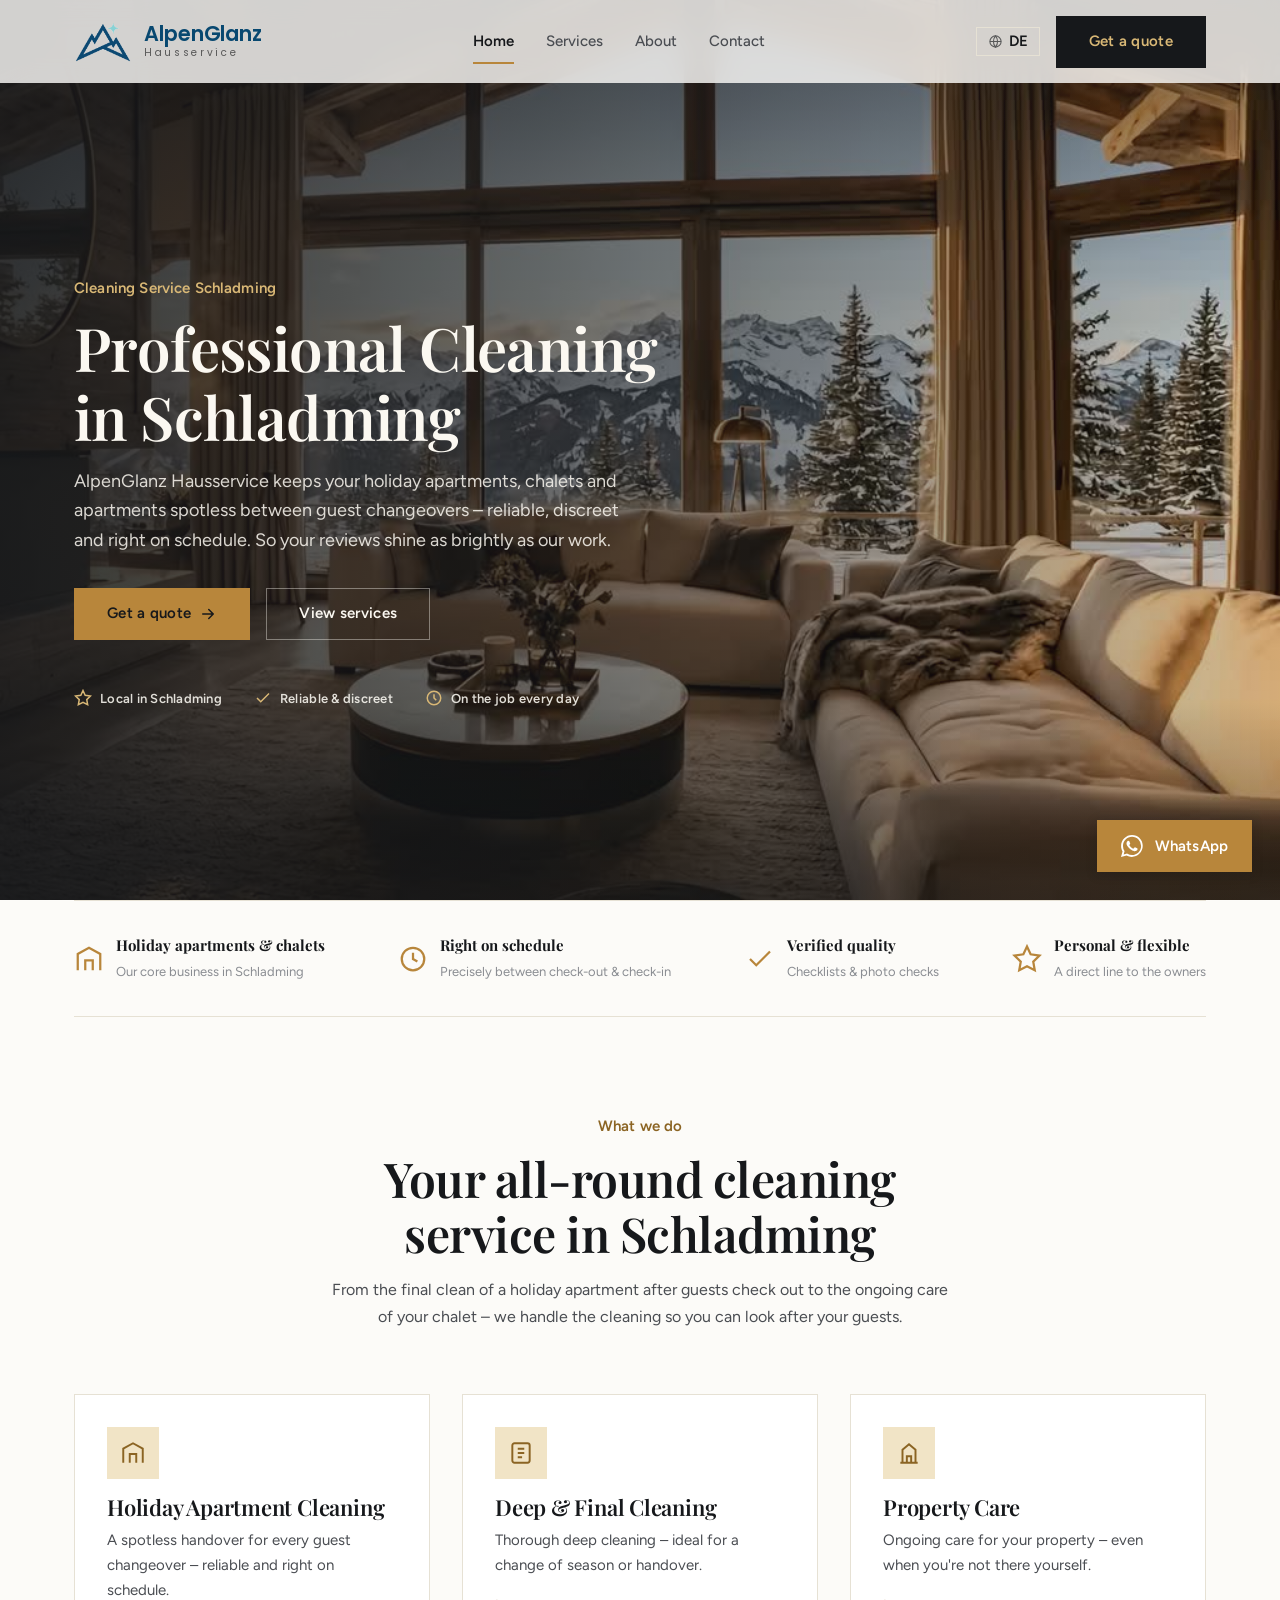
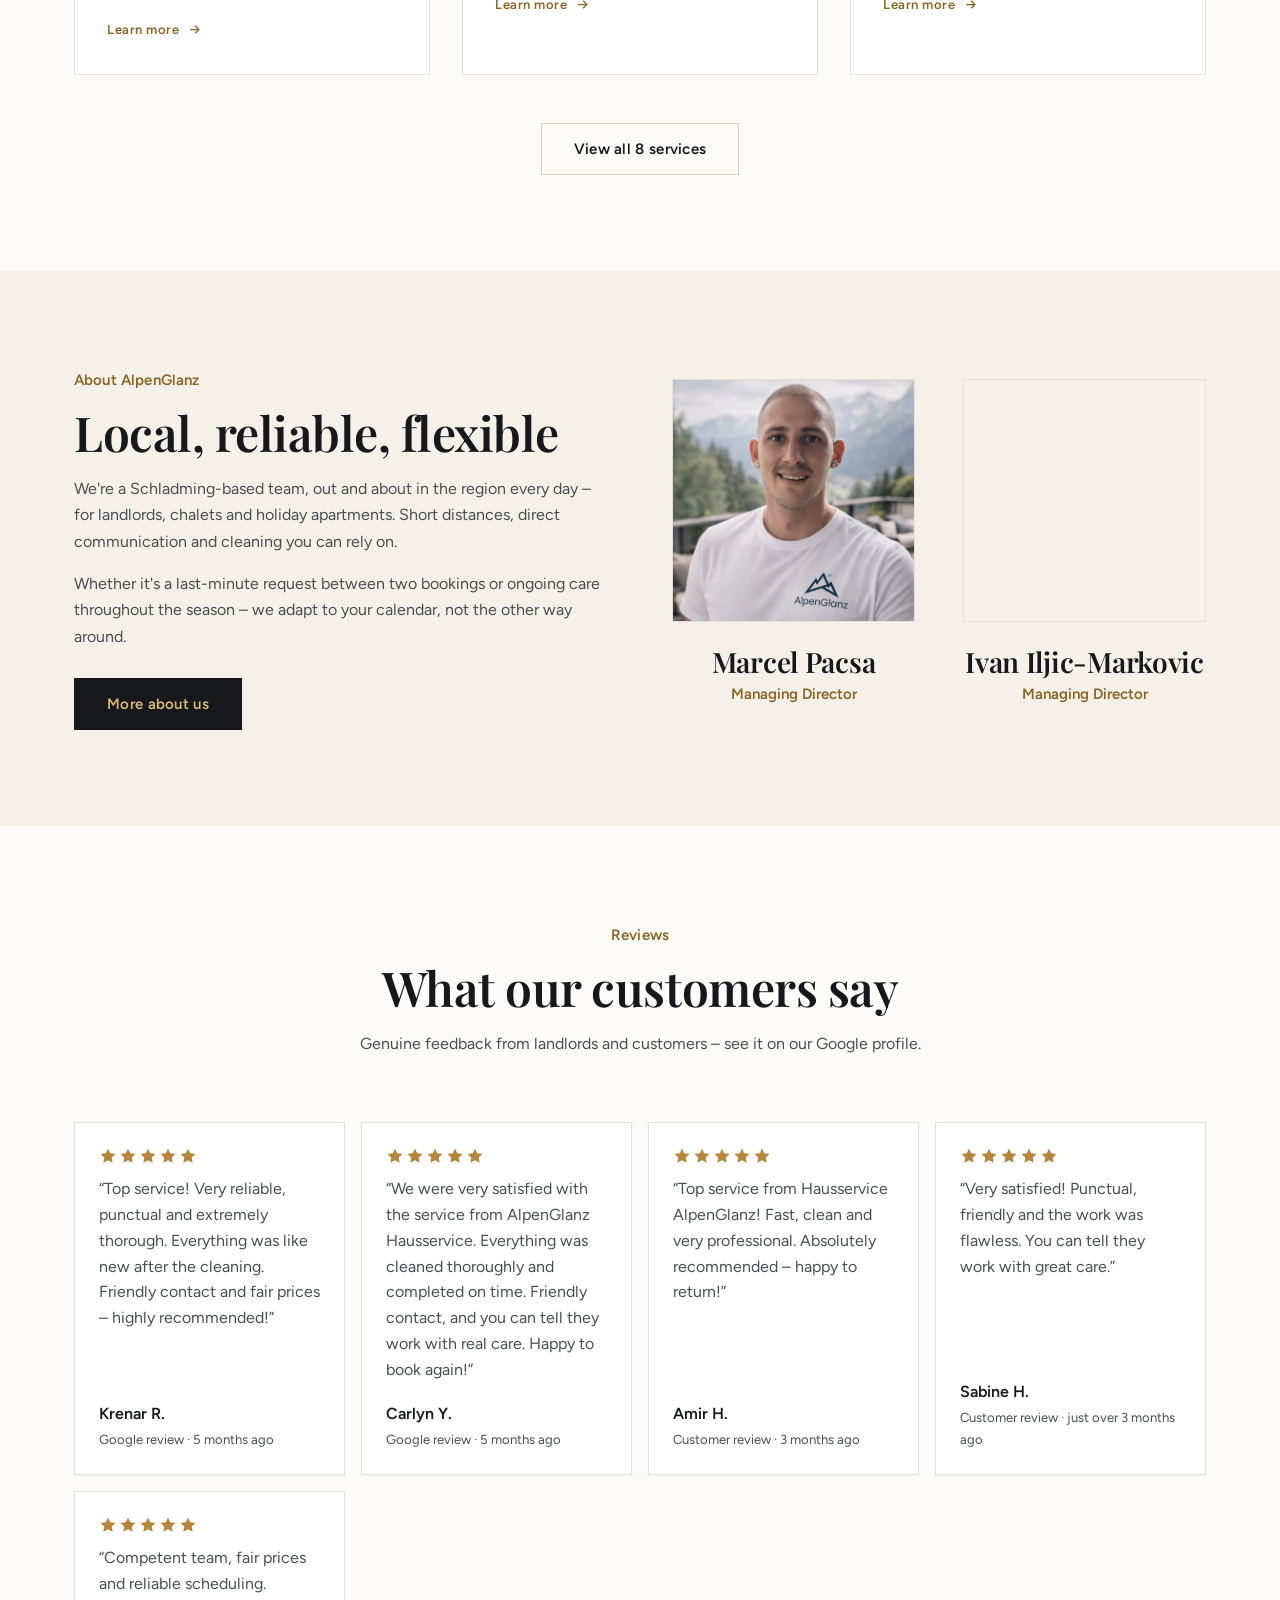
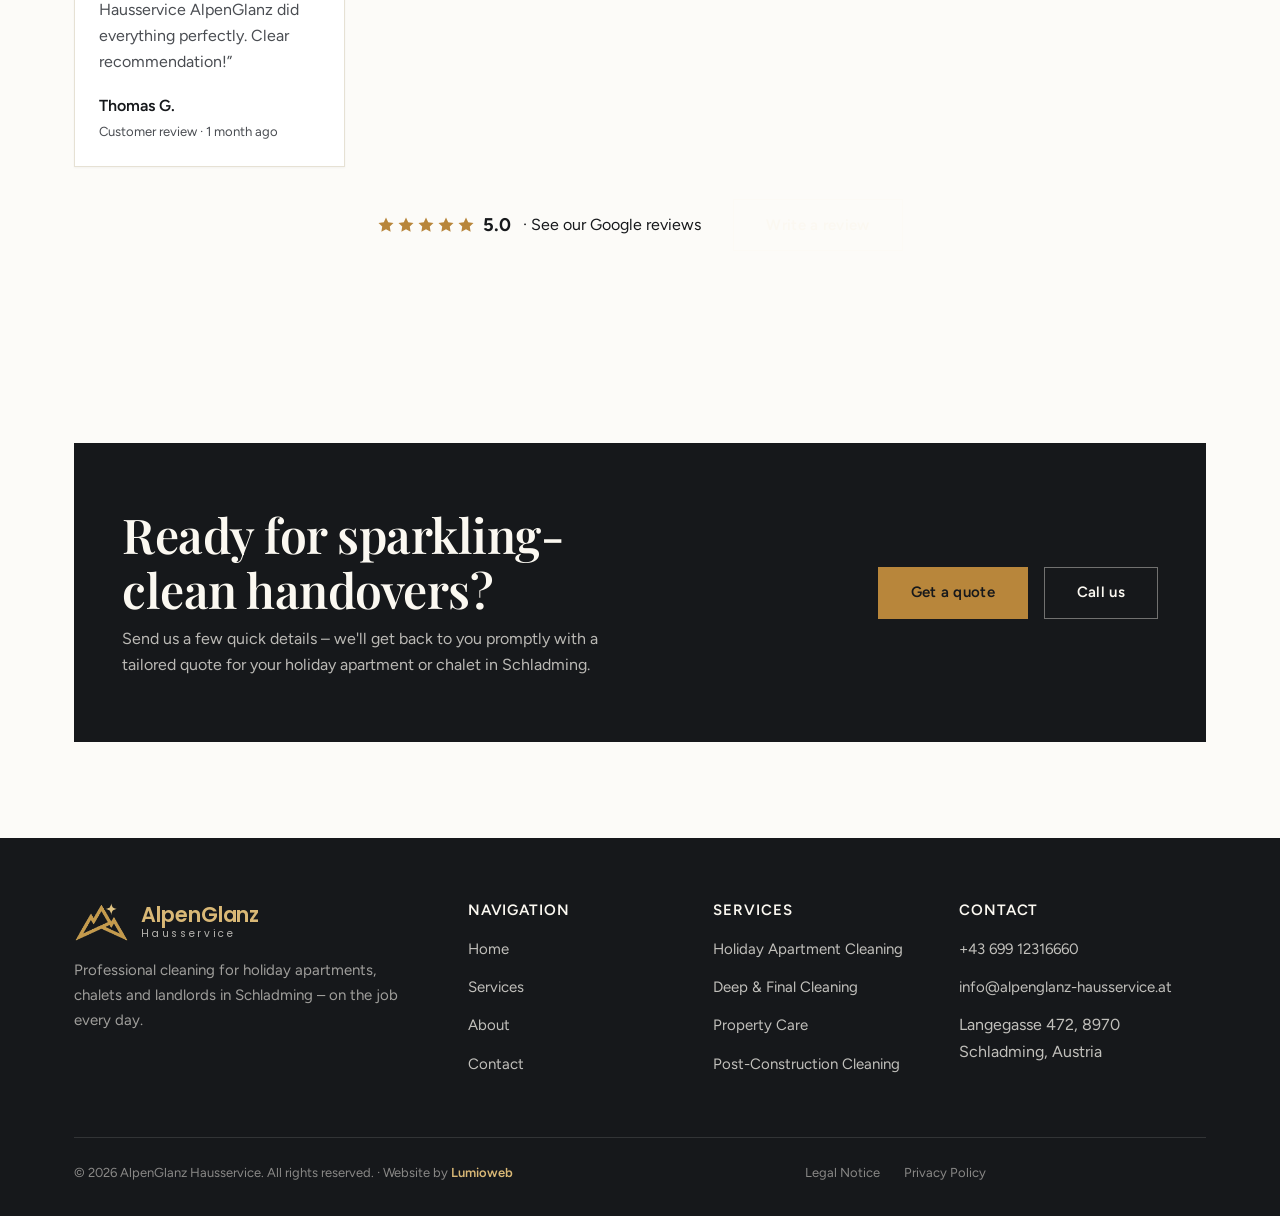
==== commit cf2376de: "Add files via upload" ====
--- a/en/index.html
+++ b/en/index.html
@@ -1,497 +1,497 @@
-<!DOCTYPE html><html lang="en"><head>
-<meta charset="UTF-8">
-<meta name="viewport" content="width=device-width, initial-scale=1">
-<title>AlpenGlanz Hausservice — Professional Cleaning in Schladming</title>
-<meta name="description" content="Professional cleaning in Schladming for holiday apartments, chalets &amp; landlords. Reliable, flexible, on the job every day. Get your free quote today.">
-<link rel="canonical" href="https://alpenglanz-hausservice.at/en/">
-<link rel="alternate" hreflang="de-at" href="https://alpenglanz-hausservice.at/">
-<link rel="alternate" hreflang="en" href="https://alpenglanz-hausservice.at/en/">
-<link rel="alternate" hreflang="x-default" href="https://alpenglanz-hausservice.at/">
-<meta property="og:type" content="website">
-<meta property="og:site_name" content="AlpenGlanz Hausservice">
-<meta property="og:locale" content="en_GB">
-<meta property="og:title" content="AlpenGlanz Hausservice — Professional Cleaning in Schladming">
-<meta property="og:description" content="Professional cleaning in Schladming for holiday apartments, chalets &amp; landlords. Reliable, flexible, on the job every day.">
-<meta property="og:url" content="https://alpenglanz-hausservice.at/en/">
-<meta property="og:image" content="https://alpenglanz-hausservice.at/videos/hero-poster.jpg">
-<meta property="og:image:width" content="1280">
-<meta property="og:image:height" content="720">
-<meta name="twitter:card" content="summary_large_image">
-<meta name="twitter:title" content="AlpenGlanz Hausservice — Professional Cleaning in Schladming">
-<meta name="twitter:description" content="Professional cleaning in Schladming for holiday apartments, chalets &amp; landlords. Reliable, flexible, on the job every day.">
-<meta name="twitter:image" content="https://alpenglanz-hausservice.at/videos/hero-poster.jpg">
-<link rel="icon" type="image/png" href="../images/favicon.png">
-<link rel="apple-touch-icon" href="../images/apple-touch-icon.png">
-<link rel="preconnect" href="https://fonts.googleapis.com">
-<link rel="preconnect" href="https://fonts.gstatic.com" crossorigin="">
-<link rel="stylesheet" href="https://fonts.googleapis.com/css2?family=Figtree:wght@300;400;500;600;700&amp;family=Playfair+Display:ital,wght@0,500;0,600;0,700;1,500&amp;family=Poppins:wght@400;500;600&amp;display=swap">
-<link rel="stylesheet" href="../css/style.css?v=24">
-<style>
-  /* Customer reviews (Phase 2) */
-  .reviews-grid{display:grid;grid-template-columns:repeat(auto-fit,minmax(260px,1fr));gap:var(--space-4,1.2rem);margin-top:var(--space-6,2rem);}
-  .review-card{background:var(--color-surface,#fff);border:1px solid var(--color-border,rgba(20,24,30,.10));border-radius:var(--radius-lg,18px);padding:var(--space-5,1.6rem);display:flex;flex-direction:column;gap:.7rem;box-shadow:0 1px 2px rgba(20,24,30,.04);}
-  .stars{color:var(--color-gold,#b8892b);display:inline-flex;gap:2px;line-height:1;}
-  .review-text{margin:0;font-size:1rem;line-height:1.62;}
-  .review-meta{margin-top:auto;display:flex;flex-direction:column;gap:.1rem;padding-top:.4rem;}
-  .review-author{font-weight:600;}
-  .review-src{font-size:.82rem;color:var(--color-ink-soft,#6b7078);}
-  .reviews-cta{display:flex;flex-wrap:wrap;gap:var(--space-4,1.2rem) var(--space-6,2rem);align-items:center;justify-content:center;margin-top:var(--space-6,2rem);}
-  .reviews-badge{display:inline-flex;align-items:center;gap:.5rem;text-decoration:none;color:var(--color-ink,#1a1d21);}
-  .reviews-badge strong{font-size:1.15rem;}
-  .reviews-badge:hover{text-decoration:underline;}
-</style>
-<script type="application/ld+json">
-{
-  "@context": "https://schema.org",
-  "@graph": [
-    {
-      "@type": "CleaningService",
-      "@id": "https://alpenglanz-hausservice.at/#business",
-      "name": "AlpenGlanz Hausservice OG",
-      "alternateName": "AlpenGlanz Hausservice",
-      "url": "https://alpenglanz-hausservice.at/",
-      "image": "https://alpenglanz-hausservice.at/videos/hero-poster.jpg",
-      "logo": "https://alpenglanz-hausservice.at/images/logo-icon.png",
-      "telephone": "+43 699 12316660",
-      "email": "info@alpenglanz-hausservice.at",
-      "vatID": "ATU83051689",
-      "description": "Professional cleaning in Schladming for holiday apartments, chalets, apartments and landlords – reliable, discreet and right on schedule.",
-      "address": {
-        "@type": "PostalAddress",
-        "streetAddress": "Langegasse 472",
-        "postalCode": "8970",
-        "addressLocality": "Schladming",
-        "addressRegion": "Steiermark",
-        "addressCountry": "AT"
-      },
-      "geo": {
-        "@type": "GeoCoordinates",
-        "latitude": 47.3389568,
-        "longitude": 13.7024496
-      },
-      "areaServed": [
-        {
-          "@type": "City",
-          "name": "Schladming"
-        },
-        {
-          "@type": "City",
-          "name": "Ramsau am Dachstein"
-        },
-        {
-          "@type": "City",
-          "name": "Rohrmoos"
-        },
-        {
-          "@type": "City",
-          "name": "Haus im Ennstal"
-        },
-        {
-          "@type": "City",
-          "name": "Gröbming"
-        },
-        {
-          "@type": "City",
-          "name": "Pichl"
-        }
-      ],
-      "knowsLanguage": [
-        "de-AT"
-      ],
-      "hasOfferCatalog": {
-        "@type": "OfferCatalog",
-        "name": "Cleaning services",
-        "itemListElement": [
-          {
-            "@type": "Offer",
-            "itemOffered": {
-              "@type": "Service",
-              "name": "Holiday Apartment Cleaning",
-              "description": "A spotless handover between guest changeovers – right on schedule after check-out, ready before check-in."
-            }
-          },
-          {
-            "@type": "Offer",
-            "itemOffered": {
-              "@type": "Service",
-              "name": "Apartment Cleaning",
-              "description": "Regular or one-off apartment cleaning – reliable even at short notice."
-            }
-          },
-          {
-            "@type": "Offer",
-            "itemOffered": {
-              "@type": "Service",
-              "name": "Deep & Final Cleaning",
-              "description": "Thorough deep cleaning for a change of season, move-in/move-out or before re-letting."
-            }
-          },
-          {
-            "@type": "Offer",
-            "itemOffered": {
-              "@type": "Service",
-              "name": "Office & Building Cleaning",
-              "description": "Clean workspaces and communal areas – flexibly scheduled around your opening hours."
-            }
-          },
-          {
-            "@type": "Offer",
-            "itemOffered": {
-              "@type": "Service",
-              "name": "Window Cleaning",
-              "description": "Streak-free shine inside and out – for the perfect view of the mountains."
-            }
-          },
-          {
-            "@type": "Offer",
-            "itemOffered": {
-              "@type": "Service",
-              "name": "Stairwell Cleaning",
-              "description": "Well-kept entrances and stairwells – the first impression for your guests."
-            }
-          },
-          {
-            "@type": "Offer",
-            "itemOffered": {
-              "@type": "Service",
-              "name": "Property Care",
-              "description": "Ongoing care for your property throughout the season – even when you're not there yourself."
-            }
-          },
-          {
-            "@type": "Offer",
-            "itemOffered": {
-              "@type": "Service",
-              "name": "Post-Construction Cleaning",
-              "description": "Rough cleaning after construction or renovation work – handed over ready to move in."
-            }
-          }
-        ]
-      },
-      "hasMap": "https://www.google.com/maps?cid=9509701394865130927",
-      "sameAs": [
-        "https://www.google.com/maps?cid=9509701394865130927"
-      ]
-    },
-    {
-      "@type": "WebSite",
-      "@id": "https://alpenglanz-hausservice.at/#website",
-      "url": "https://alpenglanz-hausservice.at/",
-      "name": "AlpenGlanz Hausservice",
-      "inLanguage": "en",
-      "publisher": {
-        "@id": "https://alpenglanz-hausservice.at/#business"
-      }
-    }
-  ]
-}
-</script>
-</head>
-<body>
-<a class="skip-link" href="#main">Skip to content</a>
-
-<header class="site-header">
-  <div class="nav-inner">
-    <a href="index.html" class="brand">
-      <img src="../images/logo-icon.png" alt="" class="brand-mark" width="398" height="288">
-      <span class="brand-text"><span class="brand-name">AlpenGlanz</span><small>Hausservice</small></span>
-    </a>
-    <nav class="nav-links" id="nav-links">
-      <a href="index.html" data-nav="index.html">Home</a>
-      <a href="services.html" data-nav="services.html">Services</a>
-      <a href="about.html" data-nav="about.html">About</a>
-      <a href="contact.html" data-nav="contact.html">Contact</a>
-      <a href="contact.html" class="btn btn-primary nav-mobile-cta">Get a quote</a>
-    </nav>
-    <div class="nav-cta">
-      <a href="../index.html" class="lang-switch" hreflang="de" aria-label="Switch to the German version"><svg viewBox="0 0 24 24" width="15" height="15" fill="none" stroke="currentColor" stroke-width="1.7" aria-hidden="true"><circle cx="12" cy="12" r="9"></circle><path d="M3 12h18"></path><path d="M12 3a14 14 0 0 1 0 18 14 14 0 0 1 0-18z"></path></svg>DE</a>
-      <a href="contact.html" class="btn btn-primary desktop-only">Get a quote</a>
-      <button class="nav-toggle" id="nav-toggle" aria-label="Open menu" aria-expanded="false" aria-controls="nav-links">
-        <span></span>
-      </button>
-    </div>
-  </div>
-</header>
-
-<main id="main">
-
-  <!-- HERO -->
-  <section class="hero hero-has-video">
-    <video class="hero-video hero-bg-video" autoplay="" muted="" loop="" playsinline="" preload="metadata" poster="../videos/hero-poster.jpg" aria-hidden="true" tabindex="-1">
-      <!-- Phones load the 720p/0.7MB loop, larger screens the 2K version.
-           Browsers without media-attribute support fall back to the first
-           (smaller) source - a safe default. -->
-      <source src="../videos/hero-loop-mobile.mp4" type="video/mp4" media="(max-width: 768px)">
-      <source src="../videos/hero-loop.mp4" type="video/mp4">
-    </video>
-    <div class="hero-overlay" aria-hidden="true"></div>
-    <div class="container hero-grid">
-      <div class="hero-copy" data-reveal="">
-        <p class="eyebrow" data-cms="en-index-1">Cleaning Service Schladming</p>
-        <h1 data-cms="en-index-2">Professional Cleaning in Schladming</h1>
-        <p class="lead" data-cms="en-index-3">AlpenGlanz Hausservice keeps your holiday apartments, chalets and apartments spotless between guest changeovers – reliable, discreet and right on schedule. So your reviews shine as brightly as our work.</p>
-        <div class="hero-actions">
-          <a href="contact.html" class="btn btn-gold">
-            Get a quote
-            <svg class="icon-arrow" viewBox="0 0 24 24" fill="none" stroke="currentColor" stroke-width="2" stroke-linecap="round" stroke-linejoin="round"><path d="M5 12h14M13 6l6 6-6 6"></path></svg>
-          </a>
-          <a href="services.html" class="btn btn-outline">View services</a>
-        </div>
-        <div class="hero-trustrow">
-          <div class="trust-item">
-            <svg viewBox="0 0 24 24" fill="none" stroke="currentColor" stroke-width="2"><path d="M12 2l2.9 6.26L22 9.27l-5 4.87L18.2 21 12 17.77 5.8 21 7 14.14l-5-4.87 7.1-1.01z"></path></svg>
-            Local in Schladming
-          </div>
-          <div class="trust-item">
-            <svg viewBox="0 0 24 24" fill="none" stroke="currentColor" stroke-width="2"><path d="M20 6L9 17l-5-5"></path></svg>
-            Reliable &amp; discreet
-          </div>
-          <div class="trust-item">
-            <svg viewBox="0 0 24 24" fill="none" stroke="currentColor" stroke-width="2"><circle cx="12" cy="12" r="9"></circle><path d="M12 7v5l3 3"></path></svg>
-            On the job every day
-          </div>
-        </div>
-      </div>
-
-    </div>
-  </section>
-
-  <!-- TRUST BADGES -->
-  <section class="container">
-    <div class="badge-strip" data-reveal="">
-      <div class="badge-item">
-        <svg viewBox="0 0 24 24" fill="none" stroke="currentColor" stroke-width="1.8"><path d="M3 21V8l9-5 9 5v13"></path><path d="M9 21v-8h6v8"></path></svg>
-        <div><strong data-cms="en-index-4">Holiday apartments &amp; chalets</strong><span data-cms="en-index-5">Our core business in Schladming</span></div>
-      </div>
-      <div class="badge-item">
-        <svg viewBox="0 0 24 24" fill="none" stroke="currentColor" stroke-width="1.8"><circle cx="12" cy="12" r="9"></circle><path d="M12 7v5l3.5 2"></path></svg>
-        <div><strong data-cms="en-index-6">Right on schedule</strong><span data-cms="en-index-7">Precisely between check-out &amp; check-in</span></div>
-      </div>
-      <div class="badge-item">
-        <svg viewBox="0 0 24 24" fill="none" stroke="currentColor" stroke-width="1.8"><path d="M20 6L9 17l-5-5"></path></svg>
-        <div><strong data-cms="en-index-8">Verified quality</strong><span data-cms="en-index-9">Checklists &amp; photo checks</span></div>
-      </div>
-      <div class="badge-item">
-        <svg viewBox="0 0 24 24" fill="none" stroke="currentColor" stroke-width="1.8"><path d="M12 2l2.9 6.26L22 9.27l-5 4.87L18.2 21 12 17.77 5.8 21 7 14.14l-5-4.87 7.1-1.01z"></path></svg>
-        <div><strong data-cms="en-index-10">Personal &amp; flexible</strong><span data-cms="en-index-11">A direct line to the owners</span></div>
-      </div>
-    </div>
-  </section>
-
-  <!-- WAS WIR MACHEN -->
-  <section class="section">
-    <div class="container">
-      <div class="section-head center mx-auto text-center" data-reveal="">
-        <p class="eyebrow" data-cms="en-index-12">What we do</p>
-        <h2 data-cms="en-index-13">Your all-round cleaning service in Schladming</h2>
-        <p class="mx-auto" data-cms="en-index-14">From the final clean of a holiday apartment after guests check out to the ongoing care of your chalet – we handle the cleaning so you can look after your guests.</p>
-      </div>
-
-      <div class="grid grid-3" data-reveal-group="">
-        <article class="card" data-reveal="">
-          <div class="card-icon">
-            <svg viewBox="0 0 24 24" fill="none" stroke="currentColor" stroke-width="1.8"><path d="M3 21V8l9-5 9 5v13"></path><path d="M9 21v-8h6v8"></path></svg>
-          </div>
-          <h3 data-cms="en-index-15">Holiday Apartment Cleaning</h3>
-          <p data-cms="en-index-16">A spotless handover for every guest changeover – reliable and right on schedule.</p>
-          <a href="services.html" class="card-link">Learn more
-            <svg viewBox="0 0 24 24" fill="none" stroke="currentColor" stroke-width="2"><path d="M5 12h14M13 6l6 6-6 6"></path></svg>
-          </a>
-        </article>
-        <article class="card" data-reveal="">
-          <div class="card-icon">
-            <svg viewBox="0 0 24 24" fill="none" stroke="currentColor" stroke-width="1.8"><rect x="4" y="3" width="16" height="18" rx="2"></rect><path d="M9 8h6M9 12h6M9 16h4"></path></svg>
-          </div>
-          <h3 data-cms="en-index-17">Deep &amp; Final Cleaning</h3>
-          <p data-cms="en-index-18">Thorough deep cleaning – ideal for a change of season or handover.</p>
-          <a href="services.html" class="card-link">Learn more
-            <svg viewBox="0 0 24 24" fill="none" stroke="currentColor" stroke-width="2"><path d="M5 12h14M13 6l6 6-6 6"></path></svg>
-          </a>
-        </article>
-        <article class="card" data-reveal="">
-          <div class="card-icon">
-            <svg viewBox="0 0 24 24" fill="none" stroke="currentColor" stroke-width="1.8"><path d="M4 21h16M6 21V9l6-5 6 5v12M10 21v-6h4v6"></path></svg>
-          </div>
-          <h3 data-cms="en-index-19">Property Care</h3>
-          <p data-cms="en-index-20">Ongoing care for your property – even when you're not there yourself.</p>
-          <a href="services.html" class="card-link">Learn more
-            <svg viewBox="0 0 24 24" fill="none" stroke="currentColor" stroke-width="2"><path d="M5 12h14M13 6l6 6-6 6"></path></svg>
-          </a>
-        </article>
-      </div>
-
-      <div class="text-center" style="margin-top: var(--space-7);" data-reveal="">
-        <a href="services.html" class="btn btn-outline" style="border-color: var(--color-border-strong); color: var(--color-ink);">View all 8 services</a>
-      </div>
-    </div>
-  </section>
-
-  <!-- ÜBER UNS TEASER -->
-  <section class="section section-alt">
-    <div class="container grid grid-2" style="align-items:center; gap: var(--space-8);">
-      <div data-reveal="">
-        <p class="eyebrow" data-cms="en-index-21">About AlpenGlanz</p>
-        <h2 data-cms="en-index-22">Local, reliable, flexible</h2>
-        <p data-cms="en-index-23">We're a Schladming-based team, out and about in the region every day – for landlords, chalets and holiday apartments. Short distances, direct communication and cleaning you can rely on.</p>
-        <p data-cms="en-index-24">Whether it's a last-minute request between two bookings or ongoing care throughout the season – we adapt to your calendar, not the other way around.</p>
-        <a href="about.html" class="btn btn-primary" style="margin-top: var(--space-3);">More about us</a>
-      </div>
-      <div class="team-grid" data-reveal="" style="transition-delay:120ms;">
-        <div class="team-card">
-          <div class="team-photo"><img src="../images/team-marcel.jpeg" alt="Marcel Pacsa, Managing Director of AlpenGlanz Hausservice" width="1010" height="1277" loading="lazy" decoding="async" data-cms-img="en-index-img-1"></div>
-          <h3 data-cms="en-index-25">Marcel Pacsa</h3>
-          <p class="team-role" data-cms="en-index-26">Managing Director</p>
-        </div>
-        <div class="team-card">
-          <div class="team-photo"><img src="../images/team-ivan.jpeg" alt="Ivan Iljic-Markovic, Managing Director of AlpenGlanz Hausservice" width="776" height="930" loading="lazy" decoding="async" data-cms-img="en-index-img-2"></div>
-          <h3 data-cms="en-index-27">Ivan Iljic-Markovic</h3>
-          <p class="team-role" data-cms="en-index-28">Managing Director</p>
-        </div>
-      </div>
-    </div>
-  </section>
-
-  <!-- KUNDENSTIMMEN -->
-  <section class="section" id="bewertungen">
-    <div class="container">
-      <div class="section-head center mx-auto text-center" data-reveal="">
-        <p class="eyebrow" data-cms="en-index-29">Reviews</p>
-        <h2 data-cms="en-index-30">What our customers say</h2>
-        <p class="mx-auto" data-cms="en-index-31">Genuine feedback from landlords and customers – see it on our Google profile.</p>
-      </div>
-      <div class="reviews-grid" data-reveal-group="">
-
-        <article class="review-card" data-reveal="">
-          <span class="stars" aria-label="5 out of 5 stars"><svg width="18" height="18" viewBox="0 0 24 24" fill="currentColor" aria-hidden="true"><path d="M12 2l2.9 6.26L22 9.27l-5 4.87L18.2 21 12 17.77 5.8 21 7 14.14l-5-4.87 7.1-1.01z"></path></svg><svg width="18" height="18" viewBox="0 0 24 24" fill="currentColor" aria-hidden="true"><path d="M12 2l2.9 6.26L22 9.27l-5 4.87L18.2 21 12 17.77 5.8 21 7 14.14l-5-4.87 7.1-1.01z"></path></svg><svg width="18" height="18" viewBox="0 0 24 24" fill="currentColor" aria-hidden="true"><path d="M12 2l2.9 6.26L22 9.27l-5 4.87L18.2 21 12 17.77 5.8 21 7 14.14l-5-4.87 7.1-1.01z"></path></svg><svg width="18" height="18" viewBox="0 0 24 24" fill="currentColor" aria-hidden="true"><path d="M12 2l2.9 6.26L22 9.27l-5 4.87L18.2 21 12 17.77 5.8 21 7 14.14l-5-4.87 7.1-1.01z"></path></svg><svg width="18" height="18" viewBox="0 0 24 24" fill="currentColor" aria-hidden="true"><path d="M12 2l2.9 6.26L22 9.27l-5 4.87L18.2 21 12 17.77 5.8 21 7 14.14l-5-4.87 7.1-1.01z"></path></svg></span>
-          <p class="review-text" data-cms="en-index-32">“Top service! Very reliable, punctual and extremely thorough. Everything was like new after the cleaning. Friendly contact and fair prices – highly recommended!”</p>
-          <div class="review-meta">
-            <span class="review-author" data-cms="en-index-33">Krenar R.</span>
-            <span class="review-src" data-cms="en-index-34">Google review · 5 months ago</span>
-          </div>
-        </article>
-
-        <article class="review-card" data-reveal="">
-          <span class="stars" aria-label="5 out of 5 stars"><svg width="18" height="18" viewBox="0 0 24 24" fill="currentColor" aria-hidden="true"><path d="M12 2l2.9 6.26L22 9.27l-5 4.87L18.2 21 12 17.77 5.8 21 7 14.14l-5-4.87 7.1-1.01z"></path></svg><svg width="18" height="18" viewBox="0 0 24 24" fill="currentColor" aria-hidden="true"><path d="M12 2l2.9 6.26L22 9.27l-5 4.87L18.2 21 12 17.77 5.8 21 7 14.14l-5-4.87 7.1-1.01z"></path></svg><svg width="18" height="18" viewBox="0 0 24 24" fill="currentColor" aria-hidden="true"><path d="M12 2l2.9 6.26L22 9.27l-5 4.87L18.2 21 12 17.77 5.8 21 7 14.14l-5-4.87 7.1-1.01z"></path></svg><svg width="18" height="18" viewBox="0 0 24 24" fill="currentColor" aria-hidden="true"><path d="M12 2l2.9 6.26L22 9.27l-5 4.87L18.2 21 12 17.77 5.8 21 7 14.14l-5-4.87 7.1-1.01z"></path></svg><svg width="18" height="18" viewBox="0 0 24 24" fill="currentColor" aria-hidden="true"><path d="M12 2l2.9 6.26L22 9.27l-5 4.87L18.2 21 12 17.77 5.8 21 7 14.14l-5-4.87 7.1-1.01z"></path></svg></span>
-          <p class="review-text" data-cms="en-index-35">“We were very satisfied with the service from AlpenGlanz Hausservice. Everything was cleaned thoroughly and completed on time. Friendly contact, and you can tell they work with real care. Happy to book again!”</p>
-          <div class="review-meta">
-            <span class="review-author" data-cms="en-index-36">Carlyn Y.</span>
-            <span class="review-src" data-cms="en-index-37">Google review · 5 months ago</span>
-          </div>
-        </article>
-
-        <article class="review-card" data-reveal="">
-          <span class="stars" aria-label="5 out of 5 stars"><svg width="18" height="18" viewBox="0 0 24 24" fill="currentColor" aria-hidden="true"><path d="M12 2l2.9 6.26L22 9.27l-5 4.87L18.2 21 12 17.77 5.8 21 7 14.14l-5-4.87 7.1-1.01z"></path></svg><svg width="18" height="18" viewBox="0 0 24 24" fill="currentColor" aria-hidden="true"><path d="M12 2l2.9 6.26L22 9.27l-5 4.87L18.2 21 12 17.77 5.8 21 7 14.14l-5-4.87 7.1-1.01z"></path></svg><svg width="18" height="18" viewBox="0 0 24 24" fill="currentColor" aria-hidden="true"><path d="M12 2l2.9 6.26L22 9.27l-5 4.87L18.2 21 12 17.77 5.8 21 7 14.14l-5-4.87 7.1-1.01z"></path></svg><svg width="18" height="18" viewBox="0 0 24 24" fill="currentColor" aria-hidden="true"><path d="M12 2l2.9 6.26L22 9.27l-5 4.87L18.2 21 12 17.77 5.8 21 7 14.14l-5-4.87 7.1-1.01z"></path></svg><svg width="18" height="18" viewBox="0 0 24 24" fill="currentColor" aria-hidden="true"><path d="M12 2l2.9 6.26L22 9.27l-5 4.87L18.2 21 12 17.77 5.8 21 7 14.14l-5-4.87 7.1-1.01z"></path></svg></span>
-          <p class="review-text" data-cms="en-index-38">“Top service from Hausservice AlpenGlanz! Fast, clean and very professional. Absolutely recommended – happy to return!”</p>
-          <div class="review-meta">
-            <span class="review-author" data-cms="en-index-39">Amir H.</span>
-            <span class="review-src" data-cms="en-index-40">Customer review · 3 months ago</span>
-          </div>
-        </article>
-
-
-
-        <article class="review-card" data-reveal="">
-          <span class="stars" aria-label="5 out of 5 stars"><svg width="18" height="18" viewBox="0 0 24 24" fill="currentColor" aria-hidden="true"><path d="M12 2l2.9 6.26L22 9.27l-5 4.87L18.2 21 12 17.77 5.8 21 7 14.14l-5-4.87 7.1-1.01z"></path></svg><svg width="18" height="18" viewBox="0 0 24 24" fill="currentColor" aria-hidden="true"><path d="M12 2l2.9 6.26L22 9.27l-5 4.87L18.2 21 12 17.77 5.8 21 7 14.14l-5-4.87 7.1-1.01z"></path></svg><svg width="18" height="18" viewBox="0 0 24 24" fill="currentColor" aria-hidden="true"><path d="M12 2l2.9 6.26L22 9.27l-5 4.87L18.2 21 12 17.77 5.8 21 7 14.14l-5-4.87 7.1-1.01z"></path></svg><svg width="18" height="18" viewBox="0 0 24 24" fill="currentColor" aria-hidden="true"><path d="M12 2l2.9 6.26L22 9.27l-5 4.87L18.2 21 12 17.77 5.8 21 7 14.14l-5-4.87 7.1-1.01z"></path></svg><svg width="18" height="18" viewBox="0 0 24 24" fill="currentColor" aria-hidden="true"><path d="M12 2l2.9 6.26L22 9.27l-5 4.87L18.2 21 12 17.77 5.8 21 7 14.14l-5-4.87 7.1-1.01z"></path></svg></span>
-          <p class="review-text" data-cms="en-index-41">“Very satisfied! Punctual, friendly and the work was flawless. You can tell they work with great care.”</p>
-          <div class="review-meta">
-            <span class="review-author" data-cms="en-index-42">Sabine H.</span>
-            <span class="review-src" data-cms="en-index-43">Customer review · just over 3 months ago</span>
-          </div>
-        </article>
-
-
-
-        <article class="review-card" data-reveal="">
-          <span class="stars" aria-label="5 out of 5 stars"><svg width="18" height="18" viewBox="0 0 24 24" fill="currentColor" aria-hidden="true"><path d="M12 2l2.9 6.26L22 9.27l-5 4.87L18.2 21 12 17.77 5.8 21 7 14.14l-5-4.87 7.1-1.01z"></path></svg><svg width="18" height="18" viewBox="0 0 24 24" fill="currentColor" aria-hidden="true"><path d="M12 2l2.9 6.26L22 9.27l-5 4.87L18.2 21 12 17.77 5.8 21 7 14.14l-5-4.87 7.1-1.01z"></path></svg><svg width="18" height="18" viewBox="0 0 24 24" fill="currentColor" aria-hidden="true"><path d="M12 2l2.9 6.26L22 9.27l-5 4.87L18.2 21 12 17.77 5.8 21 7 14.14l-5-4.87 7.1-1.01z"></path></svg><svg width="18" height="18" viewBox="0 0 24 24" fill="currentColor" aria-hidden="true"><path d="M12 2l2.9 6.26L22 9.27l-5 4.87L18.2 21 12 17.77 5.8 21 7 14.14l-5-4.87 7.1-1.01z"></path></svg><svg width="18" height="18" viewBox="0 0 24 24" fill="currentColor" aria-hidden="true"><path d="M12 2l2.9 6.26L22 9.27l-5 4.87L18.2 21 12 17.77 5.8 21 7 14.14l-5-4.87 7.1-1.01z"></path></svg></span>
-          <p class="review-text" data-cms="en-index-44">“Competent team, fair prices and reliable scheduling. Hausservice AlpenGlanz did everything perfectly. Clear recommendation!”</p>
-          <div class="review-meta">
-            <span class="review-author" data-cms="en-index-45">Thomas G.</span>
-            <span class="review-src" data-cms="en-index-46">Customer review · 1 month ago</span>
-          </div>
-        </article>
-
-      </div>
-      <div class="reviews-cta" data-reveal="">
-        <a href="https://www.google.com/maps?cid=9509701394865130927" target="_blank" rel="noopener" class="reviews-badge" aria-label="5.0 stars on Google, see all reviews">
-          <span class="stars" aria-label="5 out of 5 stars"><svg width="18" height="18" viewBox="0 0 24 24" fill="currentColor" aria-hidden="true"><path d="M12 2l2.9 6.26L22 9.27l-5 4.87L18.2 21 12 17.77 5.8 21 7 14.14l-5-4.87 7.1-1.01z"></path></svg><svg width="18" height="18" viewBox="0 0 24 24" fill="currentColor" aria-hidden="true"><path d="M12 2l2.9 6.26L22 9.27l-5 4.87L18.2 21 12 17.77 5.8 21 7 14.14l-5-4.87 7.1-1.01z"></path></svg><svg width="18" height="18" viewBox="0 0 24 24" fill="currentColor" aria-hidden="true"><path d="M12 2l2.9 6.26L22 9.27l-5 4.87L18.2 21 12 17.77 5.8 21 7 14.14l-5-4.87 7.1-1.01z"></path></svg><svg width="18" height="18" viewBox="0 0 24 24" fill="currentColor" aria-hidden="true"><path d="M12 2l2.9 6.26L22 9.27l-5 4.87L18.2 21 12 17.77 5.8 21 7 14.14l-5-4.87 7.1-1.01z"></path></svg><svg width="18" height="18" viewBox="0 0 24 24" fill="currentColor" aria-hidden="true"><path d="M12 2l2.9 6.26L22 9.27l-5 4.87L18.2 21 12 17.77 5.8 21 7 14.14l-5-4.87 7.1-1.01z"></path></svg></span><strong data-cms="en-index-47">5.0</strong><span data-cms="en-index-48">&nbsp;·&nbsp;See our Google reviews</span>
-        </a>
-        <a href="https://www.google.com/maps?cid=9509701394865130927" target="_blank" rel="noopener" class="btn btn-outline">Write a review</a>
-      </div>
-    </div>
-  </section>
-
-  <!-- CTA BAND -->
-  <section class="section">
-    <div class="container">
-      <div class="cta-band" data-reveal="">
-        <div class="cta-band-text">
-          <h2 data-cms="en-index-49">Ready for sparkling-clean handovers?</h2>
-          <p data-cms="en-index-50">Send us a few quick details – we'll get back to you promptly with a tailored quote for your holiday apartment or chalet in Schladming.</p>
-        </div>
-        <div class="cta-band-actions">
-          <a href="contact.html" class="btn btn-gold">Get a quote</a>
-          <a href="tel:+4369912316660" class="btn btn-outline">Call us</a>
-        </div>
-      </div>
-    </div>
-  </section>
-
-</main>
-
-<footer class="site-footer">
-  <div class="container">
-    <div class="footer-grid">
-      <div class="footer-col">
-        <div class="footer-brand">
-          <img src="../images/logo-icon-gold.png" alt="" class="brand-mark" width="398" height="288">
-          <span class="brand-text"><span class="brand-name">AlpenGlanz</span><small>Hausservice</small></span>
-        </div>
-        <p data-cms="en-index-51">Professional cleaning for holiday apartments, chalets and landlords in Schladming – on the job every day.</p>
-      </div>
-      <div class="footer-col">
-        <h4 data-cms="en-index-52">Navigation</h4>
-        <ul>
-          <li data-cms="en-index-53"><a href="index.html">Home</a></li>
-          <li data-cms="en-index-54"><a href="services.html">Services</a></li>
-          <li data-cms="en-index-55"><a href="about.html">About</a></li>
-          <li data-cms="en-index-56"><a href="contact.html">Contact</a></li>
-        </ul>
-      </div>
-      <div class="footer-col">
-        <h4 data-cms="en-index-57">Services</h4>
-        <ul>
-          <li data-cms="en-index-58"><a href="services.html">Holiday Apartment Cleaning</a></li>
-          <li data-cms="en-index-59"><a href="services.html">Deep &amp; Final Cleaning</a></li>
-          <li data-cms="en-index-60"><a href="services.html">Property Care</a></li>
-          <li data-cms="en-index-61"><a href="services.html">Post-Construction Cleaning</a></li>
-        </ul>
-      </div>
-      <div class="footer-col">
-        <h4 data-cms="en-index-62">Contact</h4>
-        <ul>
-          <li data-cms="en-index-63"><a href="tel:+4369912316660">+43 699 12316660</a></li>
-          <li data-cms="en-index-64"><a href="mailto:info@alpenglanz-hausservice.at">info@alpenglanz-hausservice.at</a></li>
-          <li data-cms="en-index-65"><span>Langegasse 472, 8970 Schladming, Austria</span></li>
-        </ul>
-      </div>
-    </div>
-    <div class="footer-bottom">
-      <span>© 2026 AlpenGlanz Hausservice. All rights reserved. · Website by <a href="https://www.lumioweb.at" target="_blank" rel="noopener">Lumioweb</a></span>
-      <div style="display:flex; gap: var(--space-5);">
-        <a href="../impressum.html">Legal Notice</a>
-        <a href="../datenschutz.html">Privacy Policy</a>
-      </div>
-    </div>
-  </div>
-</footer>
-
-<!-- WhatsApp Kontakt-Button -->
-<a href="https://wa.me/4369912316660?text=Hello%20AlpenGlanz%2C%20I%20have%20a%20cleaning%20enquiry." class="wa-float" target="_blank" rel="noopener" aria-label="Contact us on WhatsApp">
-  <svg viewBox="0 0 24 24" fill="currentColor" aria-hidden="true"><path d="M17.472 14.382c-.297-.149-1.758-.867-2.03-.967-.273-.099-.471-.148-.67.15-.197.297-.767.966-.94 1.164-.173.199-.347.223-.644.075-.297-.149-1.255-.463-2.39-1.475-.883-.788-1.48-1.761-1.653-2.059-.173-.297-.018-.458.13-.606.134-.133.298-.347.446-.52.149-.174.198-.298.298-.497.099-.198.05-.371-.025-.52-.075-.149-.669-1.612-.916-2.207-.242-.579-.487-.5-.669-.51-.173-.008-.371-.01-.57-.01-.198 0-.52.074-.792.372-.272.297-1.04 1.016-1.04 2.479 0 1.462 1.065 2.875 1.213 3.074.149.198 2.096 3.2 5.077 4.487.709.306 1.262.489 1.694.625.712.227 1.36.195 1.872.118.571-.085 1.758-.719 2.006-1.413.248-.694.248-1.289.173-1.413-.074-.124-.272-.198-.57-.347m-5.421 7.403h-.004a9.87 9.87 0 01-5.031-1.378l-.361-.214-3.741.982.998-3.648-.235-.374a9.86 9.86 0 01-1.51-5.26c.001-5.45 4.436-9.884 9.888-9.884 2.64 0 5.122 1.03 6.988 2.898a9.825 9.825 0 012.893 6.994c-.003 5.45-4.437 9.885-9.885 9.885M20.52 3.449C18.24 1.245 15.24.044 12.045.044 5.463.044.083 5.443.08 12.083c0 2.13.557 4.21 1.615 6.033L0 24l6.045-1.587a11.9 11.9 0 005.7 1.452h.005c6.585 0 11.964-5.4 11.967-12.04.001-3.219-1.24-6.235-3.554-8.516"></path></svg>
-  <span class="wa-label">WhatsApp</span>
-</a>
-
-<script src="../js/script.js?v=24"></script>
-
-
+<!DOCTYPE html><html lang="en"><head>
+<meta charset="UTF-8">
+<meta name="viewport" content="width=device-width, initial-scale=1">
+<title>AlpenGlanz Hausservice — Professional Cleaning in Schladming</title>
+<meta name="description" content="Professional cleaning in Schladming for holiday apartments, chalets &amp; landlords. Reliable, flexible, on the job every day. Get your free quote today.">
+<link rel="canonical" href="https://alpenglanz-hausservice.at/en/">
+<link rel="alternate" hreflang="de-at" href="https://alpenglanz-hausservice.at/">
+<link rel="alternate" hreflang="en" href="https://alpenglanz-hausservice.at/en/">
+<link rel="alternate" hreflang="x-default" href="https://alpenglanz-hausservice.at/">
+<meta property="og:type" content="website">
+<meta property="og:site_name" content="AlpenGlanz Hausservice">
+<meta property="og:locale" content="en_GB">
+<meta property="og:title" content="AlpenGlanz Hausservice — Professional Cleaning in Schladming">
+<meta property="og:description" content="Professional cleaning in Schladming for holiday apartments, chalets &amp; landlords. Reliable, flexible, on the job every day.">
+<meta property="og:url" content="https://alpenglanz-hausservice.at/en/">
+<meta property="og:image" content="https://alpenglanz-hausservice.at/videos/hero-poster.jpg">
+<meta property="og:image:width" content="1280">
+<meta property="og:image:height" content="720">
+<meta name="twitter:card" content="summary_large_image">
+<meta name="twitter:title" content="AlpenGlanz Hausservice — Professional Cleaning in Schladming">
+<meta name="twitter:description" content="Professional cleaning in Schladming for holiday apartments, chalets &amp; landlords. Reliable, flexible, on the job every day.">
+<meta name="twitter:image" content="https://alpenglanz-hausservice.at/videos/hero-poster.jpg">
+<link rel="icon" type="image/png" href="../images/favicon.png">
+<link rel="apple-touch-icon" href="../images/apple-touch-icon.png">
+<link rel="preconnect" href="https://fonts.googleapis.com">
+<link rel="preconnect" href="https://fonts.gstatic.com" crossorigin="">
+<link rel="stylesheet" href="https://fonts.googleapis.com/css2?family=Figtree:wght@300;400;500;600;700&amp;family=Playfair+Display:ital,wght@0,500;0,600;0,700;1,500&amp;family=Poppins:wght@400;500;600&amp;display=swap">
+<link rel="stylesheet" href="../css/style.css?v=25">
+<style>
+  /* Customer reviews (Phase 2) */
+  .reviews-grid{display:grid;grid-template-columns:repeat(auto-fit,minmax(260px,1fr));gap:var(--space-4,1.2rem);margin-top:var(--space-6,2rem);}
+  .review-card{background:var(--color-surface,#fff);border:1px solid var(--color-border,rgba(20,24,30,.10));border-radius:var(--radius-lg,18px);padding:var(--space-5,1.6rem);display:flex;flex-direction:column;gap:.7rem;box-shadow:0 1px 2px rgba(20,24,30,.04);}
+  .stars{color:var(--color-gold,#b8892b);display:inline-flex;gap:2px;line-height:1;}
+  .review-text{margin:0;font-size:1rem;line-height:1.62;}
+  .review-meta{margin-top:auto;display:flex;flex-direction:column;gap:.1rem;padding-top:.4rem;}
+  .review-author{font-weight:600;}
+  .review-src{font-size:.82rem;color:var(--color-ink-soft,#6b7078);}
+  .reviews-cta{display:flex;flex-wrap:wrap;gap:var(--space-4,1.2rem) var(--space-6,2rem);align-items:center;justify-content:center;margin-top:var(--space-6,2rem);}
+  .reviews-badge{display:inline-flex;align-items:center;gap:.5rem;text-decoration:none;color:var(--color-ink,#1a1d21);}
+  .reviews-badge strong{font-size:1.15rem;}
+  .reviews-badge:hover{text-decoration:underline;}
+</style>
+<script type="application/ld+json">
+{
+  "@context": "https://schema.org",
+  "@graph": [
+    {
+      "@type": "CleaningService",
+      "@id": "https://alpenglanz-hausservice.at/#business",
+      "name": "AlpenGlanz Hausservice OG",
+      "alternateName": "AlpenGlanz Hausservice",
+      "url": "https://alpenglanz-hausservice.at/",
+      "image": "https://alpenglanz-hausservice.at/videos/hero-poster.jpg",
+      "logo": "https://alpenglanz-hausservice.at/images/logo-icon.png",
+      "telephone": "+43 699 12316660",
+      "email": "info@alpenglanz-hausservice.at",
+      "vatID": "ATU83051689",
+      "description": "Professional cleaning in Schladming for holiday apartments, chalets, apartments and landlords – reliable, discreet and right on schedule.",
+      "address": {
+        "@type": "PostalAddress",
+        "streetAddress": "Langegasse 472",
+        "postalCode": "8970",
+        "addressLocality": "Schladming",
+        "addressRegion": "Steiermark",
+        "addressCountry": "AT"
+      },
+      "geo": {
+        "@type": "GeoCoordinates",
+        "latitude": 47.3389568,
+        "longitude": 13.7024496
+      },
+      "areaServed": [
+        {
+          "@type": "City",
+          "name": "Schladming"
+        },
+        {
+          "@type": "City",
+          "name": "Ramsau am Dachstein"
+        },
+        {
+          "@type": "City",
+          "name": "Rohrmoos"
+        },
+        {
+          "@type": "City",
+          "name": "Haus im Ennstal"
+        },
+        {
+          "@type": "City",
+          "name": "Gröbming"
+        },
+        {
+          "@type": "City",
+          "name": "Pichl"
+        }
+      ],
+      "knowsLanguage": [
+        "de-AT"
+      ],
+      "hasOfferCatalog": {
+        "@type": "OfferCatalog",
+        "name": "Cleaning services",
+        "itemListElement": [
+          {
+            "@type": "Offer",
+            "itemOffered": {
+              "@type": "Service",
+              "name": "Holiday Apartment Cleaning",
+              "description": "A spotless handover between guest changeovers – right on schedule after check-out, ready before check-in."
+            }
+          },
+          {
+            "@type": "Offer",
+            "itemOffered": {
+              "@type": "Service",
+              "name": "Apartment Cleaning",
+              "description": "Regular or one-off apartment cleaning – reliable even at short notice."
+            }
+          },
+          {
+            "@type": "Offer",
+            "itemOffered": {
+              "@type": "Service",
+              "name": "Deep & Final Cleaning",
+              "description": "Thorough deep cleaning for a change of season, move-in/move-out or before re-letting."
+            }
+          },
+          {
+            "@type": "Offer",
+            "itemOffered": {
+              "@type": "Service",
+              "name": "Office & Building Cleaning",
+              "description": "Clean workspaces and communal areas – flexibly scheduled around your opening hours."
+            }
+          },
+          {
+            "@type": "Offer",
+            "itemOffered": {
+              "@type": "Service",
+              "name": "Window Cleaning",
+              "description": "Streak-free shine inside and out – for the perfect view of the mountains."
+            }
+          },
+          {
+            "@type": "Offer",
+            "itemOffered": {
+              "@type": "Service",
+              "name": "Stairwell Cleaning",
+              "description": "Well-kept entrances and stairwells – the first impression for your guests."
+            }
+          },
+          {
+            "@type": "Offer",
+            "itemOffered": {
+              "@type": "Service",
+              "name": "Property Care",
+              "description": "Ongoing care for your property throughout the season – even when you're not there yourself."
+            }
+          },
+          {
+            "@type": "Offer",
+            "itemOffered": {
+              "@type": "Service",
+              "name": "Post-Construction Cleaning",
+              "description": "Rough cleaning after construction or renovation work – handed over ready to move in."
+            }
+          }
+        ]
+      },
+      "hasMap": "https://www.google.com/maps?cid=9509701394865130927",
+      "sameAs": [
+        "https://www.google.com/maps?cid=9509701394865130927"
+      ]
+    },
+    {
+      "@type": "WebSite",
+      "@id": "https://alpenglanz-hausservice.at/#website",
+      "url": "https://alpenglanz-hausservice.at/",
+      "name": "AlpenGlanz Hausservice",
+      "inLanguage": "en",
+      "publisher": {
+        "@id": "https://alpenglanz-hausservice.at/#business"
+      }
+    }
+  ]
+}
+</script>
+</head>
+<body>
+<a class="skip-link" href="#main">Skip to content</a>
+
+<header class="site-header">
+  <div class="nav-inner">
+    <a href="index.html" class="brand">
+      <img src="../images/logo-icon.png" alt="" class="brand-mark" width="398" height="288">
+      <span class="brand-text"><span class="brand-name">AlpenGlanz</span><small>Hausservice</small></span>
+    </a>
+    <nav class="nav-links" id="nav-links">
+      <a href="index.html" data-nav="index.html">Home</a>
+      <a href="services.html" data-nav="services.html">Services</a>
+      <a href="about.html" data-nav="about.html">About</a>
+      <a href="contact.html" data-nav="contact.html">Contact</a>
+      <a href="contact.html" class="btn btn-primary nav-mobile-cta">Get a quote</a>
+    </nav>
+    <div class="nav-cta">
+      <a href="../index.html" class="lang-switch" hreflang="de" aria-label="Switch to the German version"><svg viewBox="0 0 24 24" width="15" height="15" fill="none" stroke="currentColor" stroke-width="1.7" aria-hidden="true"><circle cx="12" cy="12" r="9"></circle><path d="M3 12h18"></path><path d="M12 3a14 14 0 0 1 0 18 14 14 0 0 1 0-18z"></path></svg>DE</a>
+      <a href="contact.html" class="btn btn-primary desktop-only">Get a quote</a>
+      <button class="nav-toggle" id="nav-toggle" aria-label="Open menu" aria-expanded="false" aria-controls="nav-links">
+        <span></span>
+      </button>
+    </div>
+  </div>
+</header>
+
+<main id="main">
+
+  <!-- HERO -->
+  <section class="hero hero-has-video">
+    <video class="hero-video hero-bg-video" autoplay="" muted="" loop="" playsinline="" preload="metadata" poster="../videos/hero-poster.jpg" aria-hidden="true" tabindex="-1">
+      <!-- Phones load the 720p/0.7MB loop, larger screens the 2K version.
+           Browsers without media-attribute support fall back to the first
+           (smaller) source - a safe default. -->
+      <source src="../videos/hero-loop-mobile.mp4" type="video/mp4" media="(max-width: 768px)">
+      <source src="../videos/hero-loop.mp4" type="video/mp4">
+    </video>
+    <div class="hero-overlay" aria-hidden="true"></div>
+    <div class="container hero-grid">
+      <div class="hero-copy" data-reveal="">
+        <p class="eyebrow" data-cms="en-index-1">Cleaning Service Schladming</p>
+        <h1 data-cms="en-index-2">Professional Cleaning in Schladming</h1>
+        <p class="lead" data-cms="en-index-3">AlpenGlanz Hausservice keeps your holiday apartments, chalets and apartments spotless between guest changeovers – reliable, discreet and right on schedule. So your reviews shine as brightly as our work.</p>
+        <div class="hero-actions">
+          <a href="contact.html" class="btn btn-gold">
+            Get a quote
+            <svg class="icon-arrow" viewBox="0 0 24 24" fill="none" stroke="currentColor" stroke-width="2" stroke-linecap="round" stroke-linejoin="round"><path d="M5 12h14M13 6l6 6-6 6"></path></svg>
+          </a>
+          <a href="services.html" class="btn btn-outline">View services</a>
+        </div>
+        <div class="hero-trustrow">
+          <div class="trust-item">
+            <svg viewBox="0 0 24 24" fill="none" stroke="currentColor" stroke-width="2"><path d="M12 2l2.9 6.26L22 9.27l-5 4.87L18.2 21 12 17.77 5.8 21 7 14.14l-5-4.87 7.1-1.01z"></path></svg>
+            Local in Schladming
+          </div>
+          <div class="trust-item">
+            <svg viewBox="0 0 24 24" fill="none" stroke="currentColor" stroke-width="2"><path d="M20 6L9 17l-5-5"></path></svg>
+            Reliable &amp; discreet
+          </div>
+          <div class="trust-item">
+            <svg viewBox="0 0 24 24" fill="none" stroke="currentColor" stroke-width="2"><circle cx="12" cy="12" r="9"></circle><path d="M12 7v5l3 3"></path></svg>
+            On the job every day
+          </div>
+        </div>
+      </div>
+
+    </div>
+  </section>
+
+  <!-- TRUST BADGES -->
+  <section class="container">
+    <div class="badge-strip" data-reveal="">
+      <div class="badge-item">
+        <svg viewBox="0 0 24 24" fill="none" stroke="currentColor" stroke-width="1.8"><path d="M3 21V8l9-5 9 5v13"></path><path d="M9 21v-8h6v8"></path></svg>
+        <div><strong data-cms="en-index-4">Holiday apartments &amp; chalets</strong><span data-cms="en-index-5">Our core business in Schladming</span></div>
+      </div>
+      <div class="badge-item">
+        <svg viewBox="0 0 24 24" fill="none" stroke="currentColor" stroke-width="1.8"><circle cx="12" cy="12" r="9"></circle><path d="M12 7v5l3.5 2"></path></svg>
+        <div><strong data-cms="en-index-6">Right on schedule</strong><span data-cms="en-index-7">Precisely between check-out &amp; check-in</span></div>
+      </div>
+      <div class="badge-item">
+        <svg viewBox="0 0 24 24" fill="none" stroke="currentColor" stroke-width="1.8"><path d="M20 6L9 17l-5-5"></path></svg>
+        <div><strong data-cms="en-index-8">Verified quality</strong><span data-cms="en-index-9">Checklists &amp; photo checks</span></div>
+      </div>
+      <div class="badge-item">
+        <svg viewBox="0 0 24 24" fill="none" stroke="currentColor" stroke-width="1.8"><path d="M12 2l2.9 6.26L22 9.27l-5 4.87L18.2 21 12 17.77 5.8 21 7 14.14l-5-4.87 7.1-1.01z"></path></svg>
+        <div><strong data-cms="en-index-10">Personal &amp; flexible</strong><span data-cms="en-index-11">A direct line to the owners</span></div>
+      </div>
+    </div>
+  </section>
+
+  <!-- WAS WIR MACHEN -->
+  <section class="section">
+    <div class="container">
+      <div class="section-head center mx-auto text-center" data-reveal="">
+        <p class="eyebrow" data-cms="en-index-12">What we do</p>
+        <h2 data-cms="en-index-13">Your all-round cleaning service in Schladming</h2>
+        <p class="mx-auto" data-cms="en-index-14">From the final clean of a holiday apartment after guests check out to the ongoing care of your chalet – we handle the cleaning so you can look after your guests.</p>
+      </div>
+
+      <div class="grid grid-3" data-reveal-group="">
+        <article class="card" data-reveal="">
+          <div class="card-icon">
+            <svg viewBox="0 0 24 24" fill="none" stroke="currentColor" stroke-width="1.8"><path d="M3 21V8l9-5 9 5v13"></path><path d="M9 21v-8h6v8"></path></svg>
+          </div>
+          <h3 data-cms="en-index-15">Holiday Apartment Cleaning</h3>
+          <p data-cms="en-index-16">A spotless handover for every guest changeover – reliable and right on schedule.</p>
+          <a href="services.html" class="card-link">Learn more
+            <svg viewBox="0 0 24 24" fill="none" stroke="currentColor" stroke-width="2"><path d="M5 12h14M13 6l6 6-6 6"></path></svg>
+          </a>
+        </article>
+        <article class="card" data-reveal="">
+          <div class="card-icon">
+            <svg viewBox="0 0 24 24" fill="none" stroke="currentColor" stroke-width="1.8"><rect x="4" y="3" width="16" height="18" rx="2"></rect><path d="M9 8h6M9 12h6M9 16h4"></path></svg>
+          </div>
+          <h3 data-cms="en-index-17">Deep &amp; Final Cleaning</h3>
+          <p data-cms="en-index-18">Thorough deep cleaning – ideal for a change of season or handover.</p>
+          <a href="services.html" class="card-link">Learn more
+            <svg viewBox="0 0 24 24" fill="none" stroke="currentColor" stroke-width="2"><path d="M5 12h14M13 6l6 6-6 6"></path></svg>
+          </a>
+        </article>
+        <article class="card" data-reveal="">
+          <div class="card-icon">
+            <svg viewBox="0 0 24 24" fill="none" stroke="currentColor" stroke-width="1.8"><path d="M4 21h16M6 21V9l6-5 6 5v12M10 21v-6h4v6"></path></svg>
+          </div>
+          <h3 data-cms="en-index-19">Property Care</h3>
+          <p data-cms="en-index-20">Ongoing care for your property – even when you're not there yourself.</p>
+          <a href="services.html" class="card-link">Learn more
+            <svg viewBox="0 0 24 24" fill="none" stroke="currentColor" stroke-width="2"><path d="M5 12h14M13 6l6 6-6 6"></path></svg>
+          </a>
+        </article>
+      </div>
+
+      <div class="text-center" style="margin-top: var(--space-7);" data-reveal="">
+        <a href="services.html" class="btn btn-outline" style="border-color: var(--color-border-strong); color: var(--color-ink);">View all 8 services</a>
+      </div>
+    </div>
+  </section>
+
+  <!-- ÜBER UNS TEASER -->
+  <section class="section section-alt">
+    <div class="container grid grid-2" style="align-items:center; gap: var(--space-8);">
+      <div data-reveal="">
+        <p class="eyebrow" data-cms="en-index-21">About AlpenGlanz</p>
+        <h2 data-cms="en-index-22">Local, reliable, flexible</h2>
+        <p data-cms="en-index-23">We're a Schladming-based team, out and about in the region every day – for landlords, chalets and holiday apartments. Short distances, direct communication and cleaning you can rely on.</p>
+        <p data-cms="en-index-24">Whether it's a last-minute request between two bookings or ongoing care throughout the season – we adapt to your calendar, not the other way around.</p>
+        <a href="about.html" class="btn btn-primary" style="margin-top: var(--space-3);">More about us</a>
+      </div>
+      <div class="team-grid" data-reveal="" style="transition-delay:120ms;">
+        <div class="team-card">
+          <div class="team-photo"><img src="../images/team-marcel.jpeg" alt="Marcel Pacsa, Managing Director of AlpenGlanz Hausservice" width="1010" height="1277" loading="lazy" decoding="async" data-cms-img="en-index-img-1"></div>
+          <h3 data-cms="en-index-25">Marcel Pacsa</h3>
+          <p class="team-role" data-cms="en-index-26">Managing Director</p>
+        </div>
+        <div class="team-card">
+          <div class="team-photo"><img src="../images/team-ivan.jpeg" alt="Ivan Iljic-Markovic, Managing Director of AlpenGlanz Hausservice" width="776" height="930" loading="lazy" decoding="async" data-cms-img="en-index-img-2"></div>
+          <h3 data-cms="en-index-27">Ivan Iljic-Markovic</h3>
+          <p class="team-role" data-cms="en-index-28">Managing Director</p>
+        </div>
+      </div>
+    </div>
+  </section>
+
+  <!-- KUNDENSTIMMEN -->
+  <section class="section" id="bewertungen">
+    <div class="container">
+      <div class="section-head center mx-auto text-center" data-reveal="">
+        <p class="eyebrow" data-cms="en-index-29">Reviews</p>
+        <h2 data-cms="en-index-30">What our customers say</h2>
+        <p class="mx-auto" data-cms="en-index-31">Genuine feedback from landlords and customers – see it on our Google profile.</p>
+      </div>
+      <div class="reviews-grid" data-reveal-group="">
+
+        <article class="review-card" data-reveal="">
+          <span class="stars" aria-label="5 out of 5 stars"><svg width="18" height="18" viewBox="0 0 24 24" fill="currentColor" aria-hidden="true"><path d="M12 2l2.9 6.26L22 9.27l-5 4.87L18.2 21 12 17.77 5.8 21 7 14.14l-5-4.87 7.1-1.01z"></path></svg><svg width="18" height="18" viewBox="0 0 24 24" fill="currentColor" aria-hidden="true"><path d="M12 2l2.9 6.26L22 9.27l-5 4.87L18.2 21 12 17.77 5.8 21 7 14.14l-5-4.87 7.1-1.01z"></path></svg><svg width="18" height="18" viewBox="0 0 24 24" fill="currentColor" aria-hidden="true"><path d="M12 2l2.9 6.26L22 9.27l-5 4.87L18.2 21 12 17.77 5.8 21 7 14.14l-5-4.87 7.1-1.01z"></path></svg><svg width="18" height="18" viewBox="0 0 24 24" fill="currentColor" aria-hidden="true"><path d="M12 2l2.9 6.26L22 9.27l-5 4.87L18.2 21 12 17.77 5.8 21 7 14.14l-5-4.87 7.1-1.01z"></path></svg><svg width="18" height="18" viewBox="0 0 24 24" fill="currentColor" aria-hidden="true"><path d="M12 2l2.9 6.26L22 9.27l-5 4.87L18.2 21 12 17.77 5.8 21 7 14.14l-5-4.87 7.1-1.01z"></path></svg></span>
+          <p class="review-text" data-cms="en-index-32">“Top service! Very reliable, punctual and extremely thorough. Everything was like new after the cleaning. Friendly contact and fair prices – highly recommended!”</p>
+          <div class="review-meta">
+            <span class="review-author" data-cms="en-index-33">Krenar R.</span>
+            <span class="review-src" data-cms="en-index-34">Google review · 5 months ago</span>
+          </div>
+        </article>
+
+        <article class="review-card" data-reveal="">
+          <span class="stars" aria-label="5 out of 5 stars"><svg width="18" height="18" viewBox="0 0 24 24" fill="currentColor" aria-hidden="true"><path d="M12 2l2.9 6.26L22 9.27l-5 4.87L18.2 21 12 17.77 5.8 21 7 14.14l-5-4.87 7.1-1.01z"></path></svg><svg width="18" height="18" viewBox="0 0 24 24" fill="currentColor" aria-hidden="true"><path d="M12 2l2.9 6.26L22 9.27l-5 4.87L18.2 21 12 17.77 5.8 21 7 14.14l-5-4.87 7.1-1.01z"></path></svg><svg width="18" height="18" viewBox="0 0 24 24" fill="currentColor" aria-hidden="true"><path d="M12 2l2.9 6.26L22 9.27l-5 4.87L18.2 21 12 17.77 5.8 21 7 14.14l-5-4.87 7.1-1.01z"></path></svg><svg width="18" height="18" viewBox="0 0 24 24" fill="currentColor" aria-hidden="true"><path d="M12 2l2.9 6.26L22 9.27l-5 4.87L18.2 21 12 17.77 5.8 21 7 14.14l-5-4.87 7.1-1.01z"></path></svg><svg width="18" height="18" viewBox="0 0 24 24" fill="currentColor" aria-hidden="true"><path d="M12 2l2.9 6.26L22 9.27l-5 4.87L18.2 21 12 17.77 5.8 21 7 14.14l-5-4.87 7.1-1.01z"></path></svg></span>
+          <p class="review-text" data-cms="en-index-35">“We were very satisfied with the service from AlpenGlanz Hausservice. Everything was cleaned thoroughly and completed on time. Friendly contact, and you can tell they work with real care. Happy to book again!”</p>
+          <div class="review-meta">
+            <span class="review-author" data-cms="en-index-36">Carlyn Y.</span>
+            <span class="review-src" data-cms="en-index-37">Google review · 5 months ago</span>
+          </div>
+        </article>
+
+        <article class="review-card" data-reveal="">
+          <span class="stars" aria-label="5 out of 5 stars"><svg width="18" height="18" viewBox="0 0 24 24" fill="currentColor" aria-hidden="true"><path d="M12 2l2.9 6.26L22 9.27l-5 4.87L18.2 21 12 17.77 5.8 21 7 14.14l-5-4.87 7.1-1.01z"></path></svg><svg width="18" height="18" viewBox="0 0 24 24" fill="currentColor" aria-hidden="true"><path d="M12 2l2.9 6.26L22 9.27l-5 4.87L18.2 21 12 17.77 5.8 21 7 14.14l-5-4.87 7.1-1.01z"></path></svg><svg width="18" height="18" viewBox="0 0 24 24" fill="currentColor" aria-hidden="true"><path d="M12 2l2.9 6.26L22 9.27l-5 4.87L18.2 21 12 17.77 5.8 21 7 14.14l-5-4.87 7.1-1.01z"></path></svg><svg width="18" height="18" viewBox="0 0 24 24" fill="currentColor" aria-hidden="true"><path d="M12 2l2.9 6.26L22 9.27l-5 4.87L18.2 21 12 17.77 5.8 21 7 14.14l-5-4.87 7.1-1.01z"></path></svg><svg width="18" height="18" viewBox="0 0 24 24" fill="currentColor" aria-hidden="true"><path d="M12 2l2.9 6.26L22 9.27l-5 4.87L18.2 21 12 17.77 5.8 21 7 14.14l-5-4.87 7.1-1.01z"></path></svg></span>
+          <p class="review-text" data-cms="en-index-38">“Top service from Hausservice AlpenGlanz! Fast, clean and very professional. Absolutely recommended – happy to return!”</p>
+          <div class="review-meta">
+            <span class="review-author" data-cms="en-index-39">Amir H.</span>
+            <span class="review-src" data-cms="en-index-40">Customer review · 3 months ago</span>
+          </div>
+        </article>
+
+
+
+        <article class="review-card" data-reveal="">
+          <span class="stars" aria-label="5 out of 5 stars"><svg width="18" height="18" viewBox="0 0 24 24" fill="currentColor" aria-hidden="true"><path d="M12 2l2.9 6.26L22 9.27l-5 4.87L18.2 21 12 17.77 5.8 21 7 14.14l-5-4.87 7.1-1.01z"></path></svg><svg width="18" height="18" viewBox="0 0 24 24" fill="currentColor" aria-hidden="true"><path d="M12 2l2.9 6.26L22 9.27l-5 4.87L18.2 21 12 17.77 5.8 21 7 14.14l-5-4.87 7.1-1.01z"></path></svg><svg width="18" height="18" viewBox="0 0 24 24" fill="currentColor" aria-hidden="true"><path d="M12 2l2.9 6.26L22 9.27l-5 4.87L18.2 21 12 17.77 5.8 21 7 14.14l-5-4.87 7.1-1.01z"></path></svg><svg width="18" height="18" viewBox="0 0 24 24" fill="currentColor" aria-hidden="true"><path d="M12 2l2.9 6.26L22 9.27l-5 4.87L18.2 21 12 17.77 5.8 21 7 14.14l-5-4.87 7.1-1.01z"></path></svg><svg width="18" height="18" viewBox="0 0 24 24" fill="currentColor" aria-hidden="true"><path d="M12 2l2.9 6.26L22 9.27l-5 4.87L18.2 21 12 17.77 5.8 21 7 14.14l-5-4.87 7.1-1.01z"></path></svg></span>
+          <p class="review-text" data-cms="en-index-41">“Very satisfied! Punctual, friendly and the work was flawless. You can tell they work with great care.”</p>
+          <div class="review-meta">
+            <span class="review-author" data-cms="en-index-42">Sabine H.</span>
+            <span class="review-src" data-cms="en-index-43">Customer review · just over 3 months ago</span>
+          </div>
+        </article>
+
+
+
+        <article class="review-card" data-reveal="">
+          <span class="stars" aria-label="5 out of 5 stars"><svg width="18" height="18" viewBox="0 0 24 24" fill="currentColor" aria-hidden="true"><path d="M12 2l2.9 6.26L22 9.27l-5 4.87L18.2 21 12 17.77 5.8 21 7 14.14l-5-4.87 7.1-1.01z"></path></svg><svg width="18" height="18" viewBox="0 0 24 24" fill="currentColor" aria-hidden="true"><path d="M12 2l2.9 6.26L22 9.27l-5 4.87L18.2 21 12 17.77 5.8 21 7 14.14l-5-4.87 7.1-1.01z"></path></svg><svg width="18" height="18" viewBox="0 0 24 24" fill="currentColor" aria-hidden="true"><path d="M12 2l2.9 6.26L22 9.27l-5 4.87L18.2 21 12 17.77 5.8 21 7 14.14l-5-4.87 7.1-1.01z"></path></svg><svg width="18" height="18" viewBox="0 0 24 24" fill="currentColor" aria-hidden="true"><path d="M12 2l2.9 6.26L22 9.27l-5 4.87L18.2 21 12 17.77 5.8 21 7 14.14l-5-4.87 7.1-1.01z"></path></svg><svg width="18" height="18" viewBox="0 0 24 24" fill="currentColor" aria-hidden="true"><path d="M12 2l2.9 6.26L22 9.27l-5 4.87L18.2 21 12 17.77 5.8 21 7 14.14l-5-4.87 7.1-1.01z"></path></svg></span>
+          <p class="review-text" data-cms="en-index-44">“Competent team, fair prices and reliable scheduling. Hausservice AlpenGlanz did everything perfectly. Clear recommendation!”</p>
+          <div class="review-meta">
+            <span class="review-author" data-cms="en-index-45">Thomas G.</span>
+            <span class="review-src" data-cms="en-index-46">Customer review · 1 month ago</span>
+          </div>
+        </article>
+
+      </div>
+      <div class="reviews-cta" data-reveal="">
+        <a href="https://www.google.com/maps?cid=9509701394865130927" target="_blank" rel="noopener" class="reviews-badge" aria-label="5.0 stars on Google, see all reviews">
+          <span class="stars" aria-label="5 out of 5 stars"><svg width="18" height="18" viewBox="0 0 24 24" fill="currentColor" aria-hidden="true"><path d="M12 2l2.9 6.26L22 9.27l-5 4.87L18.2 21 12 17.77 5.8 21 7 14.14l-5-4.87 7.1-1.01z"></path></svg><svg width="18" height="18" viewBox="0 0 24 24" fill="currentColor" aria-hidden="true"><path d="M12 2l2.9 6.26L22 9.27l-5 4.87L18.2 21 12 17.77 5.8 21 7 14.14l-5-4.87 7.1-1.01z"></path></svg><svg width="18" height="18" viewBox="0 0 24 24" fill="currentColor" aria-hidden="true"><path d="M12 2l2.9 6.26L22 9.27l-5 4.87L18.2 21 12 17.77 5.8 21 7 14.14l-5-4.87 7.1-1.01z"></path></svg><svg width="18" height="18" viewBox="0 0 24 24" fill="currentColor" aria-hidden="true"><path d="M12 2l2.9 6.26L22 9.27l-5 4.87L18.2 21 12 17.77 5.8 21 7 14.14l-5-4.87 7.1-1.01z"></path></svg><svg width="18" height="18" viewBox="0 0 24 24" fill="currentColor" aria-hidden="true"><path d="M12 2l2.9 6.26L22 9.27l-5 4.87L18.2 21 12 17.77 5.8 21 7 14.14l-5-4.87 7.1-1.01z"></path></svg></span><strong data-cms="en-index-47">5.0</strong><span data-cms="en-index-48">&nbsp;·&nbsp;See our Google reviews</span>
+        </a>
+        <a href="https://www.google.com/maps?cid=9509701394865130927" target="_blank" rel="noopener" class="btn btn-outline">Write a review</a>
+      </div>
+    </div>
+  </section>
+
+  <!-- CTA BAND -->
+  <section class="section">
+    <div class="container">
+      <div class="cta-band" data-reveal="">
+        <div class="cta-band-text">
+          <h2 data-cms="en-index-49">Ready for sparkling-clean handovers?</h2>
+          <p data-cms="en-index-50">Send us a few quick details – we'll get back to you promptly with a tailored quote for your holiday apartment or chalet in Schladming.</p>
+        </div>
+        <div class="cta-band-actions">
+          <a href="contact.html" class="btn btn-gold">Get a quote</a>
+          <a href="tel:+4369912316660" class="btn btn-outline">Call us</a>
+        </div>
+      </div>
+    </div>
+  </section>
+
+</main>
+
+<footer class="site-footer">
+  <div class="container">
+    <div class="footer-grid">
+      <div class="footer-col">
+        <div class="footer-brand">
+          <img src="../images/logo-icon-gold.png" alt="" class="brand-mark" width="398" height="288">
+          <span class="brand-text"><span class="brand-name">AlpenGlanz</span><small>Hausservice</small></span>
+        </div>
+        <p data-cms="en-index-51">Professional cleaning for holiday apartments, chalets and landlords in Schladming – on the job every day.</p>
+      </div>
+      <div class="footer-col">
+        <h4 data-cms="en-index-52">Navigation</h4>
+        <ul>
+          <li data-cms="en-index-53"><a href="index.html">Home</a></li>
+          <li data-cms="en-index-54"><a href="services.html">Services</a></li>
+          <li data-cms="en-index-55"><a href="about.html">About</a></li>
+          <li data-cms="en-index-56"><a href="contact.html">Contact</a></li>
+        </ul>
+      </div>
+      <div class="footer-col">
+        <h4 data-cms="en-index-57">Services</h4>
+        <ul>
+          <li data-cms="en-index-58"><a href="services.html">Holiday Apartment Cleaning</a></li>
+          <li data-cms="en-index-59"><a href="services.html">Deep &amp; Final Cleaning</a></li>
+          <li data-cms="en-index-60"><a href="services.html">Property Care</a></li>
+          <li data-cms="en-index-61"><a href="services.html">Post-Construction Cleaning</a></li>
+        </ul>
+      </div>
+      <div class="footer-col">
+        <h4 data-cms="en-index-62">Contact</h4>
+        <ul>
+          <li data-cms="en-index-63"><a href="tel:+4369912316660">+43 699 12316660</a></li>
+          <li data-cms="en-index-64"><a href="mailto:info@alpenglanz-hausservice.at">info@alpenglanz-hausservice.at</a></li>
+          <li data-cms="en-index-65"><span>Langegasse 472, 8970 Schladming, Austria</span></li>
+        </ul>
+      </div>
+    </div>
+    <div class="footer-bottom">
+      <span>© 2026 AlpenGlanz Hausservice. All rights reserved. · Website by <a href="https://www.lumioweb.at" target="_blank" rel="noopener">Lumioweb</a></span>
+      <div style="display:flex; gap: var(--space-5);">
+        <a href="../impressum.html">Legal Notice</a>
+        <a href="../datenschutz.html">Privacy Policy</a>
+      </div>
+    </div>
+  </div>
+</footer>
+
+<!-- WhatsApp Kontakt-Button -->
+<a href="https://wa.me/4369912316660?text=Hello%20AlpenGlanz%2C%20I%20have%20a%20cleaning%20enquiry." class="wa-float" target="_blank" rel="noopener" aria-label="Contact us on WhatsApp">
+  <svg viewBox="0 0 24 24" fill="currentColor" aria-hidden="true"><path d="M17.472 14.382c-.297-.149-1.758-.867-2.03-.967-.273-.099-.471-.148-.67.15-.197.297-.767.966-.94 1.164-.173.199-.347.223-.644.075-.297-.149-1.255-.463-2.39-1.475-.883-.788-1.48-1.761-1.653-2.059-.173-.297-.018-.458.13-.606.134-.133.298-.347.446-.52.149-.174.198-.298.298-.497.099-.198.05-.371-.025-.52-.075-.149-.669-1.612-.916-2.207-.242-.579-.487-.5-.669-.51-.173-.008-.371-.01-.57-.01-.198 0-.52.074-.792.372-.272.297-1.04 1.016-1.04 2.479 0 1.462 1.065 2.875 1.213 3.074.149.198 2.096 3.2 5.077 4.487.709.306 1.262.489 1.694.625.712.227 1.36.195 1.872.118.571-.085 1.758-.719 2.006-1.413.248-.694.248-1.289.173-1.413-.074-.124-.272-.198-.57-.347m-5.421 7.403h-.004a9.87 9.87 0 01-5.031-1.378l-.361-.214-3.741.982.998-3.648-.235-.374a9.86 9.86 0 01-1.51-5.26c.001-5.45 4.436-9.884 9.888-9.884 2.64 0 5.122 1.03 6.988 2.898a9.825 9.825 0 012.893 6.994c-.003 5.45-4.437 9.885-9.885 9.885M20.52 3.449C18.24 1.245 15.24.044 12.045.044 5.463.044.083 5.443.08 12.083c0 2.13.557 4.21 1.615 6.033L0 24l6.045-1.587a11.9 11.9 0 005.7 1.452h.005c6.585 0 11.964-5.4 11.967-12.04.001-3.219-1.24-6.235-3.554-8.516"></path></svg>
+  <span class="wa-label">WhatsApp</span>
+</a>
+
+<script src="../js/script.js?v=25"></script>
+
+
 </body></html>
--- a/css/style.css
+++ b/css/style.css
@@ -1,1060 +1,1020 @@
-/* =========================================================
-   AlpenGlanz Hausservice — Design System
-   Palette: Warm ivory + deep ink + refined gold (edel & elegant)
-   Typography: Playfair Display (headings) / Figtree (body)
-   Fonts are loaded via <link> in each page's <head> (faster than
-   a render-blocking @import here).
-   ========================================================= */
-
-:root {
-  /* Color tokens */
-  --color-bg: #FCFBF8;
-  --color-bg-alt: #F5F1E9;
-  --color-surface: #FFFFFF;
-  --color-ink: #16181B;
-  --color-ink-soft: #4A4D52;
-  --color-ink-faint: #8A8D92;
-  --color-logo-navy: #084870; /* exact navy sampled from the original logo */
-  --color-border: #E6E1D4;
-  --color-border-strong: #D8D0BC;
-
-  --color-gold: #B8863B;
-  --color-gold-deep: #8B6423;
-  --color-gold-light: #D9B876;
-  --color-gold-soft: #F1E4C6;
-
-  --color-on-ink: #FBF8F1;
-  --color-on-gold: #16181B;
-
-  --color-success: #2F6B4F;
-  --color-error: #A3342A;
-
-  /* Elevation */
-  --shadow-sm: 0 1px 2px rgba(22, 24, 27, 0.06);
-  --shadow-md: 0 6px 20px rgba(22, 24, 27, 0.08);
-  --shadow-lg: 0 20px 48px rgba(22, 24, 27, 0.14);
-  --shadow-gold: 0 10px 30px rgba(184, 134, 59, 0.25);
-
-  /* Radius */
-  --radius-sm: 6px;
-  --radius-md: 12px;
-  --radius-lg: 22px;
-  --radius-pill: 999px;
-
-  /* Spacing scale (4/8pt rhythm) */
-  --space-1: 4px;
-  --space-2: 8px;
-  --space-3: 12px;
-  --space-4: 16px;
-  --space-5: 24px;
-  --space-6: 32px;
-  --space-7: 48px;
-  --space-8: 64px;
-  --space-9: 96px;
-  --space-10: 128px;
-
-  /* Type scale */
-  --fs-xs: 0.8125rem;
-  --fs-sm: 0.9375rem;
-  --fs-base: 1rem;
-  --fs-md: 1.125rem;
-  --fs-lg: 1.375rem;
-  --fs-xl: 1.75rem;
-  --fs-2xl: 2.25rem;
-  --fs-3xl: 3rem;
-  --fs-4xl: 3.75rem;
-
-  --font-display: 'Playfair Display', Georgia, serif;
-  --font-body: 'Figtree', -apple-system, BlinkMacSystemFont, 'Segoe UI', sans-serif;
-
-  /* Motion */
-  --ease-out: cubic-bezier(0.16, 1, 0.3, 1);
-  --ease-in-out: cubic-bezier(0.65, 0, 0.35, 1);
-  --dur-fast: 180ms;
-  --dur-base: 280ms;
-  --dur-slow: 420ms;
-
-  --container-w: 1180px;
-  --header-h: 84px;
-}
-
-/* =========================================================
-   Reset & Base
-   ========================================================= */
-*, *::before, *::after { box-sizing: border-box; }
-html { scroll-behavior: smooth; }
-
-@media (prefers-reduced-motion: reduce) {
-  html { scroll-behavior: auto; }
-  *, *::before, *::after {
-    animation-duration: 0.01ms !important;
-    animation-iteration-count: 1 !important;
-    transition-duration: 0.01ms !important;
-    scroll-behavior: auto !important;
-  }
-}
-
-body {
-  margin: 0;
-  font-family: var(--font-body);
-  font-size: var(--fs-base);
-  line-height: 1.65;
-  color: var(--color-ink);
-  background: var(--color-bg);
-  -webkit-font-smoothing: antialiased;
-  overflow-x: hidden;
-}
-
-img { max-width: 100%; display: block; }
-a { color: inherit; text-decoration: none; }
-button { font-family: inherit; }
-ul { margin: 0; padding: 0; list-style: none; }
-
-h1, h2, h3, h4 {
-  font-family: var(--font-display);
-  font-weight: 600;
-  line-height: 1.15;
-  margin: 0 0 var(--space-4);
-  letter-spacing: -0.01em;
-  color: var(--color-ink);
-}
-
-h1 { font-size: var(--fs-4xl); }
-h2 { font-size: var(--fs-3xl); }
-h3 { font-size: var(--fs-xl); }
-h4 { font-size: var(--fs-lg); }
-
-p { margin: 0 0 var(--space-4); max-width: 62ch; color: var(--color-ink-soft); }
-
-.eyebrow {
-  display: inline-flex;
-  align-items: center;
-  gap: var(--space-2);
-  font-family: var(--font-body);
-  font-size: var(--fs-xs);
-  font-weight: 600;
-  letter-spacing: 0.16em;
-  text-transform: uppercase;
-  color: var(--color-gold-deep);
-  margin-bottom: var(--space-3);
-}
-.eyebrow::before {
-  content: '';
-  width: 22px;
-  height: 1px;
-  background: var(--color-gold);
-}
-
-:focus-visible {
-  outline: 2px solid var(--color-gold-deep);
-  outline-offset: 3px;
-  border-radius: var(--radius-sm);
-}
-
-.container {
-  width: 100%;
-  max-width: var(--container-w);
-  margin-inline: auto;
-  padding-inline: var(--space-5);
-}
-
-.section { padding-block: var(--space-9); }
-.section-alt { background: var(--color-bg-alt); }
-.section-ink { background: var(--color-ink); color: var(--color-on-ink); }
-.section-ink p { color: rgba(251, 248, 241, 0.72); }
-.section-ink h2, .section-ink h3 { color: var(--color-on-ink); }
-
-@media (max-width: 768px) {
-  h1 { font-size: var(--fs-3xl); }
-  h2 { font-size: var(--fs-2xl); }
-  .section { padding-block: var(--space-8); }
-}
-
-/* =========================================================
-   Buttons
-   ========================================================= */
-.btn {
-  display: inline-flex;
-  align-items: center;
-  justify-content: center;
-  gap: var(--space-2);
-  min-height: 52px;
-  padding: 0 var(--space-6);
-  border-radius: var(--radius-pill);
-  font-family: var(--font-body);
-  font-size: var(--fs-sm);
-  font-weight: 600;
-  letter-spacing: 0.02em;
-  cursor: pointer;
-  border: 1.5px solid transparent;
-  transition: transform var(--dur-base) var(--ease-out),
-              background-color var(--dur-base) var(--ease-out),
-              color var(--dur-base) var(--ease-out),
-              border-color var(--dur-base) var(--ease-out),
-              box-shadow var(--dur-base) var(--ease-out);
-  white-space: nowrap;
-}
-.btn:active { transform: scale(0.97); }
-
-.btn-primary {
-  background: var(--color-ink);
-  color: var(--color-gold-light);
-  border-color: var(--color-ink);
-}
-.btn-primary:hover {
-  background: var(--color-gold);
-  border-color: var(--color-gold);
-  color: var(--color-on-gold);
-  box-shadow: var(--shadow-gold);
-  transform: translateY(-2px);
-}
-
-.btn-gold {
-  background: linear-gradient(135deg, var(--color-gold-light), var(--color-gold));
-  color: var(--color-on-gold);
-  border-color: var(--color-gold);
-}
-.btn-gold:hover {
-  box-shadow: var(--shadow-gold);
-  transform: translateY(-2px);
-  filter: brightness(1.05);
-}
-
-.btn-outline {
-  background: transparent;
-  color: var(--color-on-ink);
-  border-color: rgba(251, 248, 241, 0.4);
-}
-.btn-outline:hover {
-  border-color: var(--color-gold-light);
-  color: var(--color-gold-light);
-  transform: translateY(-2px);
-}
-
-.btn-ghost {
-  background: transparent;
-  color: var(--color-ink);
-  border-color: var(--color-border-strong);
-}
-.btn-ghost:hover {
-  border-color: var(--color-gold);
-  color: var(--color-gold-deep);
-}
-
-.btn-sm { min-height: 40px; padding: 0 var(--space-5); font-size: var(--fs-xs); }
-
-.btn svg { width: 18px; height: 18px; transition: transform var(--dur-base) var(--ease-out); }
-.btn:hover svg.icon-arrow { transform: translateX(3px); }
-
-/* =========================================================
-   Header / Navigation
-   ========================================================= */
-.site-header {
-  position: fixed;
-  top: 0; left: 0; right: 0;
-  height: var(--header-h);
-  z-index: 1000;
-  display: flex;
-  align-items: center;
-  border-bottom: 1px solid transparent;
-  transition: border-color var(--dur-base) var(--ease-out),
-              box-shadow var(--dur-base) var(--ease-out),
-              height var(--dur-base) var(--ease-out);
-}
-/* Blur lives on a pseudo-layer (not on .site-header itself) so that
-   backdrop-filter doesn't create a containing block for the fixed-position
-   mobile nav panel — otherwise the panel would be clipped to header height. */
-.site-header::before {
-  content: '';
-  position: absolute;
-  inset: 0;
-  z-index: -1;
-  background: rgba(252, 251, 248, 0.82);
-  backdrop-filter: blur(14px) saturate(140%);
-  -webkit-backdrop-filter: blur(14px) saturate(140%);
-}
-.site-header.is-scrolled {
-  border-bottom-color: var(--color-border);
-  box-shadow: var(--shadow-sm);
-  height: 72px;
-}
-
-.nav-inner {
-  width: 100%;
-  max-width: var(--container-w);
-  margin-inline: auto;
-  padding-inline: var(--space-5);
-  display: flex;
-  align-items: center;
-  justify-content: space-between;
-  gap: var(--space-5);
-}
-
-.brand {
-  display: flex;
-  align-items: center;
-  gap: var(--space-3);
-  font-family: var(--font-display);
-  font-weight: 600;
-  font-size: var(--fs-md);
-  color: var(--color-ink);
-}
-.brand img { height: 42px; width: auto; transition: transform var(--dur-base) var(--ease-out); }
-.brand:hover img { transform: scale(1.03); }
-/* Wordmark rendered as real text (crisp) in Poppins — matches the logo font */
-.brand-text { display: flex; flex-direction: column; line-height: 1; gap: 3px; }
-.brand-name {
-  font-family: 'Poppins', var(--font-body);
-  font-weight: 600;
-  font-size: 1.3rem;
-  letter-spacing: -0.005em;
-  color: var(--color-logo-navy);
-}
-.brand-text small {
-  font-family: 'Poppins', var(--font-body);
-  font-size: 0.64rem;
-  font-weight: 400;
-  letter-spacing: 0.26em;
-  text-transform: none;
-  color: #585858;
-}
-@media (max-width: 480px) {
-  .brand img { height: 38px; }
-  .brand-name { font-size: 1.12rem; }
-  .brand-text small { font-size: 0.58rem; letter-spacing: 0.22em; }
-}
-
-.nav-links {
-  display: flex;
-  align-items: center;
-  gap: var(--space-6);
-}
-.nav-links a {
-  position: relative;
-  font-size: var(--fs-sm);
-  font-weight: 500;
-  color: var(--color-ink-soft);
-  padding: var(--space-2) 0;
-  transition: color var(--dur-fast) var(--ease-out);
-}
-.nav-links a::after {
-  content: '';
-  position: absolute;
-  left: 0; bottom: -2px;
-  width: 100%; height: 2px;
-  background: var(--color-gold);
-  transform: scaleX(0);
-  transform-origin: right;
-  transition: transform var(--dur-base) var(--ease-out);
-}
-.nav-links a:hover { color: var(--color-ink); }
-.nav-links a:hover::after,
-.nav-links a.active::after { transform: scaleX(1); transform-origin: left; }
-.nav-links a.active { color: var(--color-ink); font-weight: 600; }
-
-.nav-cta { display: flex; align-items: center; gap: var(--space-4); }
-/* Language switcher (DE/EN) */
-.lang-switch{display:inline-flex;align-items:center;gap:.35rem;padding:.4rem .68rem;border:1px solid var(--color-border,rgba(20,24,30,.16));border-radius:999px;font-size:var(--fs-sm,.9rem);font-weight:600;color:var(--color-ink,#1a1d21);text-decoration:none;line-height:1;white-space:nowrap;transition:border-color var(--dur-fast,.15s),color var(--dur-fast,.15s);}
-.lang-switch svg{opacity:.65;}
-.lang-switch:hover{border-color:var(--color-gold,#b8892b);color:var(--color-gold-deep,#8a6a2f);}
-.lang-switch:hover svg{opacity:1;}
-
-/* The in-menu CTA is only for the mobile drawer; hide it on desktop
-   so it doesn't duplicate the .desktop-only CTA in .nav-cta. */
-.nav-mobile-cta { display: none; }
-
-.nav-toggle {
-  display: none;
-  width: 44px; height: 44px;
-  align-items: center; justify-content: center;
-  background: none; border: none; cursor: pointer;
-  border-radius: var(--radius-sm);
-}
-.nav-toggle span, .nav-toggle::before, .nav-toggle::after {
-  content: '';
-  display: block;
-  width: 22px; height: 2px;
-  background: var(--color-ink);
-  border-radius: 2px;
-  transition: transform var(--dur-base) var(--ease-out), opacity var(--dur-base) var(--ease-out);
-}
-.nav-toggle span { margin: 5px 0; }
-.nav-toggle.is-open::before { transform: translateY(7px) rotate(45deg); }
-.nav-toggle.is-open span { opacity: 0; }
-.nav-toggle.is-open::after { transform: translateY(-7px) rotate(-45deg); }
-
-@media (max-width: 900px) {
-  .nav-links {
-    position: fixed;
-    top: 72px; left: 0; right: 0; bottom: 0;
-    background: var(--color-bg);
-    flex-direction: column;
-    align-items: stretch;
-    padding: var(--space-6) var(--space-5);
-    gap: 0;
-    transform: translateX(100%);
-    transition: transform var(--dur-slow) var(--ease-in-out);
-    overflow-y: auto;
-  }
-  .nav-links.is-open { transform: translateX(0); }
-  .nav-links a {
-    font-size: var(--fs-lg);
-    padding: var(--space-4) 0;
-    border-bottom: 1px solid var(--color-border);
-    font-family: var(--font-display);
-  }
-  .nav-links a::after { display: none; }
-  .nav-links .nav-mobile-cta { display: inline-flex; margin-top: var(--space-6); border-bottom: none; }
-  .nav-cta .btn-primary.desktop-only { display: none; }
-  .nav-toggle { display: flex; }
-}
-
-body.nav-open { overflow: hidden; }
-
-/* =========================================================
-   Hero
-   ========================================================= */
-.hero {
-  position: relative;
-  padding-top: calc(var(--header-h) + var(--space-9));
-  padding-bottom: var(--space-9);
-  overflow: hidden;
-  background: linear-gradient(180deg, #FCFBF8 0%, #F6F1E7 100%);
-}
-.hero-grid {
-  display: grid;
-  grid-template-columns: 1.05fr 0.95fr;
-  gap: var(--space-8);
-  align-items: center;
-}
-.hero-copy h1 { font-size: clamp(2.4rem, 5vw, var(--fs-4xl)); }
-.hero-copy .lead { font-size: var(--fs-md); max-width: 46ch; }
-.hero-actions { display: flex; gap: var(--space-4); flex-wrap: wrap; margin-top: var(--space-6); }
-
-.hero-trustrow {
-  display: flex;
-  gap: var(--space-6);
-  margin-top: var(--space-7);
-  flex-wrap: wrap;
-}
-.hero-trustrow .trust-item {
-  display: flex; align-items: center; gap: var(--space-2);
-  font-size: var(--fs-xs); font-weight: 600; color: var(--color-ink-soft);
-  letter-spacing: 0.02em;
-}
-.hero-trustrow svg { width: 18px; height: 18px; color: var(--color-gold-deep); flex-shrink: 0; }
-
-.hero-visual {
-  position: relative;
-  aspect-ratio: 4 / 5;
-  border-radius: var(--radius-lg);
-  overflow: hidden;
-  box-shadow: var(--shadow-lg);
-}
-.hero-visual svg { width: 100%; height: 100%; display: block; }
-.hero-video {
-  width: 100%;
-  height: 100%;
-  object-fit: cover;
-  display: block;
-  background: #16181B; /* matches poster edges while video buffers */
-}
-
-/* --- Hero with full-bleed background video --- */
-.hero-has-video {
-  position: relative;
-  overflow: hidden;
-  min-height: 100vh;
-  min-height: 100dvh;
-  display: flex;
-  align-items: center;
-  background: var(--color-ink);
-}
-.hero-bg-video {
-  position: absolute;
-  inset: 0;
-  z-index: 0;
-}
-.hero-overlay {
-  position: absolute;
-  inset: 0;
-  z-index: 1;
-  /* Left side darker for text legibility, right side keeps the scene visible */
-  background:
-    linear-gradient(90deg, rgba(22,24,27,0.88) 0%, rgba(22,24,27,0.62) 42%, rgba(22,24,27,0.18) 100%),
-    linear-gradient(180deg, rgba(22,24,27,0.5) 0%, transparent 26%, transparent 78%, rgba(22,24,27,0.45) 100%);
-}
-.hero-has-video .container { position: relative; z-index: 2; }
-.hero-has-video .hero-grid { grid-template-columns: 1fr; }
-.hero-has-video .hero-copy { max-width: 640px; }
-.hero-has-video h1 { color: var(--color-on-ink); }
-.hero-has-video .lead { color: rgba(251, 248, 241, 0.85); }
-.hero-has-video .eyebrow { color: var(--color-gold-light); }
-.hero-has-video .eyebrow::before { background: var(--color-gold-light); }
-.hero-has-video .trust-item { color: rgba(251, 248, 241, 0.88); }
-.hero-has-video .trust-item svg { color: var(--color-gold-light); }
-
-.sparkle {
-  position: absolute;
-  color: var(--color-gold-light);
-  opacity: 0;
-  animation: sparkle-pulse 3.2s var(--ease-in-out) infinite;
-}
-@keyframes sparkle-pulse {
-  0%, 100% { opacity: 0; transform: scale(0.6) rotate(0deg); }
-  50% { opacity: 1; transform: scale(1) rotate(20deg); }
-}
-
-@media (max-width: 900px) {
-  .hero-grid { grid-template-columns: 1fr; }
-  .hero-visual { max-width: 420px; margin-inline: auto; aspect-ratio: 1/1; }
-}
-
-/* =========================================================
-   Cards / Grids
-   ========================================================= */
-.grid { display: grid; gap: var(--space-6); }
-.grid-2 { grid-template-columns: repeat(2, 1fr); }
-.grid-3 { grid-template-columns: repeat(3, 1fr); }
-.grid-4 { grid-template-columns: repeat(4, 1fr); }
-
-@media (max-width: 1024px) {
-  .grid-4 { grid-template-columns: repeat(2, 1fr); }
-  .grid-3 { grid-template-columns: repeat(2, 1fr); }
-}
-@media (max-width: 640px) {
-  .grid-2, .grid-3, .grid-4 { grid-template-columns: 1fr; }
-}
-
-.card {
-  background: var(--color-surface);
-  border: 1px solid var(--color-border);
-  border-radius: var(--radius-md);
-  padding: var(--space-6);
-  transition: transform var(--dur-base) var(--ease-out),
-              box-shadow var(--dur-base) var(--ease-out),
-              border-color var(--dur-base) var(--ease-out);
-}
-.card:hover {
-  transform: translateY(-6px);
-  box-shadow: var(--shadow-md);
-  border-color: var(--color-gold-light);
-}
-
-.card-icon {
-  width: 52px; height: 52px;
-  display: flex; align-items: center; justify-content: center;
-  border-radius: var(--radius-sm);
-  background: var(--color-gold-soft);
-  color: var(--color-gold-deep);
-  margin-bottom: var(--space-4);
-  transition: background var(--dur-base) var(--ease-out), transform var(--dur-base) var(--ease-out);
-}
-.card:hover .card-icon { background: var(--color-gold); color: var(--color-on-gold); transform: scale(1.06) rotate(-4deg); }
-.card-icon svg { width: 26px; height: 26px; }
-
-.card h3 { margin-bottom: var(--space-2); font-size: var(--fs-lg); }
-.card p { margin-bottom: 0; font-size: var(--fs-sm); }
-
-.card-link {
-  display: inline-flex; align-items: center; gap: var(--space-2);
-  margin-top: var(--space-4);
-  font-size: var(--fs-xs); font-weight: 600; color: var(--color-gold-deep);
-  letter-spacing: 0.04em;
-}
-.card-link svg { width: 15px; height: 15px; transition: transform var(--dur-base) var(--ease-out); }
-.card:hover .card-link svg { transform: translateX(4px); }
-
-/* =========================================================
-   Trust badges strip
-   ========================================================= */
-.badge-strip {
-  display: flex;
-  justify-content: space-between;
-  flex-wrap: wrap;
-  gap: var(--space-6);
-  padding: var(--space-6) 0;
-  border-top: 1px solid var(--color-border);
-  border-bottom: 1px solid var(--color-border);
-}
-.badge-item { display: flex; align-items: center; gap: var(--space-3); }
-.badge-item svg { width: 30px; height: 30px; color: var(--color-gold); flex-shrink: 0; }
-.badge-item strong { display: block; font-size: var(--fs-sm); font-family: var(--font-display); }
-.badge-item span { font-size: var(--fs-xs); color: var(--color-ink-faint); }
-
-/* =========================================================
-   Section heading block
-   ========================================================= */
-.section-head {
-  max-width: 640px;
-  margin-bottom: var(--space-8);
-}
-.section-head.center { margin-inline: auto; text-align: center; }
-.section-head.center .eyebrow::before { display: none; }
-.section-head.center .eyebrow { justify-content: center; }
-
-/* =========================================================
-   Team
-   ========================================================= */
-.team-grid {
-  display: grid;
-  grid-template-columns: repeat(2, 1fr);
-  gap: var(--space-7);
-}
-.team-card { text-align: center; }
-.team-photo {
-  aspect-ratio: 1/1;
-  border-radius: var(--radius-lg);
-  overflow: hidden;
-  margin-bottom: var(--space-5);
-  box-shadow: var(--shadow-md);
-  position: relative;
-}
-.team-photo img {
-  width: 100%; height: 100%; object-fit: cover;
-  transition: transform var(--dur-slow) var(--ease-out);
-}
-.team-card:hover .team-photo img { transform: scale(1.06); }
-.team-photo::after {
-  content: '';
-  position: absolute; inset: 0;
-  background: linear-gradient(180deg, transparent 55%, rgba(22,24,27,0.55) 100%);
-}
-.team-card h3 { margin-bottom: var(--space-1); }
-.team-role { color: var(--color-gold-deep); font-weight: 600; font-size: var(--fs-sm); margin-bottom: var(--space-3); }
-
-@media (max-width: 640px) {
-  .team-grid { grid-template-columns: 1fr; max-width: 360px; margin-inline: auto; }
-}
-
-/* =========================================================
-   CTA band
-   ========================================================= */
-.cta-band {
-  position: relative;
-  border-radius: var(--radius-lg);
-  padding: var(--space-8) var(--space-7);
-  background: radial-gradient(120% 140% at 20% 0%, #23262B 0%, #16181B 60%);
-  color: var(--color-on-ink);
-  overflow: hidden;
-  display: flex;
-  align-items: center;
-  justify-content: space-between;
-  gap: var(--space-6);
-  flex-wrap: wrap;
-}
-.cta-band::before {
-  content: '';
-  position: absolute;
-  top: -40%; right: -10%;
-  width: 420px; height: 420px;
-  background: radial-gradient(circle, rgba(184,134,59,0.35) 0%, transparent 70%);
-}
-.cta-band h2 { color: var(--color-on-ink); margin-bottom: var(--space-2); }
-.cta-band p { color: rgba(251,248,241,0.72); margin-bottom: 0; }
-.cta-band-text { position: relative; max-width: 520px; }
-.cta-band-actions { position: relative; display: flex; gap: var(--space-4); flex-wrap: wrap; }
-
-/* =========================================================
-   Footer
-   ========================================================= */
-.site-footer {
-  background: var(--color-ink);
-  color: rgba(251,248,241,0.75);
-  padding-block: var(--space-8) var(--space-6);
-}
-.footer-grid {
-  display: grid;
-  grid-template-columns: 1.4fr 0.8fr 0.8fr 1fr;
-  gap: var(--space-7);
-  padding-bottom: var(--space-7);
-  border-bottom: 1px solid rgba(251,248,241,0.12);
-}
-.footer-brand { display: flex; align-items: center; gap: var(--space-3); margin-bottom: var(--space-4); }
-.footer-brand img { height: 40px; width: auto; flex-shrink: 0; }
-/* Footer wordmark: gold name + muted-ivory subtitle on the dark surface */
-.footer-brand .brand-name { color: var(--color-gold-light); }
-.footer-brand .brand-text small { color: rgba(251, 248, 241, 0.7); }
-.footer-col h4 { color: var(--color-on-ink); font-size: var(--fs-sm); font-family: var(--font-body); font-weight: 600; letter-spacing: 0.06em; text-transform: uppercase; margin-bottom: var(--space-4); }
-.footer-col ul li { margin-bottom: var(--space-3); }
-.footer-col a { font-size: var(--fs-sm); transition: color var(--dur-fast) var(--ease-out); }
-.footer-col a:hover { color: var(--color-gold-light); }
-.footer-col p { font-size: var(--fs-sm); color: rgba(251,248,241,0.6); }
-.footer-bottom {
-  display: flex; justify-content: space-between; align-items: center;
-  padding-top: var(--space-5);
-  /* Reserve room on the right so the fixed WhatsApp button never covers
-     the Impressum/Datenschutz links — they stay visible to its left. */
-  padding-right: 220px;
-  font-size: var(--fs-xs);
-  color: rgba(251,248,241,0.5);
-  flex-wrap: wrap; gap: var(--space-3);
-}
-.footer-bottom a:hover { color: var(--color-gold-light); }
-/* "Website von Lumioweb" credit — gold accent so it is easy to spot */
-.footer-bottom a[href*="lumioweb"] { color: var(--color-gold-light); font-weight: 600; }
-.footer-bottom a[href*="lumioweb"]:hover { text-decoration: underline; text-underline-offset: 3px; }
-
-@media (max-width: 900px) {
-  .footer-grid { grid-template-columns: repeat(2, 1fr); }
-}
-@media (max-width: 700px) {
-  /* Not enough width to sit left of the button — lift the row above it instead */
-  .footer-bottom { padding-right: 0; padding-bottom: 76px; }
-}
-@media (max-width: 560px) {
-  .footer-grid { grid-template-columns: 1fr; }
-}
-
-/* =========================================================
-   Forms
-   ========================================================= */
-.form-grid { display: grid; grid-template-columns: 1fr 1fr; gap: var(--space-5); }
-.form-field { display: flex; flex-direction: column; gap: var(--space-2); margin-bottom: var(--space-5); }
-.form-field.full { grid-column: 1 / -1; }
-.form-field label { font-size: var(--fs-sm); font-weight: 600; color: var(--color-ink); }
-.form-field .req { color: var(--color-gold-deep); }
-.form-field input,
-.form-field select,
-.form-field textarea {
-  font-family: var(--font-body);
-  font-size: var(--fs-base);
-  padding: var(--space-3) var(--space-4);
-  min-height: 48px;
-  border-radius: var(--radius-sm);
-  border: 1.5px solid var(--color-border-strong);
-  background: var(--color-surface);
-  color: var(--color-ink);
-  transition: border-color var(--dur-fast) var(--ease-out), box-shadow var(--dur-fast) var(--ease-out);
-}
-.form-field textarea { min-height: 140px; resize: vertical; }
-.form-field input:focus,
-.form-field select:focus,
-.form-field textarea:focus {
-  outline: none;
-  border-color: var(--color-gold);
-  box-shadow: 0 0 0 4px rgba(184,134,59,0.15);
-}
-.form-field small { font-size: var(--fs-xs); color: var(--color-ink-faint); }
-.form-field.has-error input,
-.form-field.has-error select,
-.form-field.has-error textarea { border-color: var(--color-error); }
-.form-error {
-  font-size: var(--fs-xs);
-  color: var(--color-error);
-  display: none;
-}
-.form-field.has-error .form-error { display: block; }
-
-.form-status {
-  display: none;
-  align-items: center;
-  gap: var(--space-3);
-  padding: var(--space-4) var(--space-5);
-  border-radius: var(--radius-sm);
-  font-size: var(--fs-sm);
-  font-weight: 500;
-  margin-top: var(--space-4);
-}
-.form-status svg { width: 20px; height: 20px; flex-shrink: 0; }
-.form-status.is-success { display: flex; background: #EAF3EE; color: var(--color-success); }
-.form-status.is-error { display: flex; background: #F7E8E6; color: var(--color-error); }
-
-@media (max-width: 640px) {
-  .form-grid { grid-template-columns: 1fr; }
-}
-
-/* =========================================================
-   Contact info cards
-   ========================================================= */
-.contact-panel {
-  display: grid;
-  grid-template-columns: 0.9fr 1.1fr;
-  gap: var(--space-8);
-  align-items: start;
-}
-.contact-card {
-  background: var(--color-surface);
-  border: 1px solid var(--color-border);
-  border-radius: var(--radius-lg);
-  padding: var(--space-6);
-}
-.contact-row {
-  display: flex; align-items: flex-start; gap: var(--space-4);
-  padding-block: var(--space-4);
-  border-bottom: 1px solid var(--color-border);
-}
-.contact-row:last-child { border-bottom: none; }
-.contact-row .icon {
-  width: 44px; height: 44px; flex-shrink: 0;
-  display: flex; align-items: center; justify-content: center;
-  border-radius: 50%;
-  background: var(--color-gold-soft);
-  color: var(--color-gold-deep);
-}
-.contact-row .icon svg { width: 20px; height: 20px; }
-.contact-row strong { display: block; font-size: var(--fs-sm); margin-bottom: 2px; }
-.contact-row a, .contact-row span.value { font-size: var(--fs-sm); color: var(--color-ink-soft); }
-.contact-row a:hover { color: var(--color-gold-deep); }
-
-@media (max-width: 900px) {
-  .contact-panel { grid-template-columns: 1fr; }
-}
-
-/* =========================================================
-   Page hero (inner pages)
-   ========================================================= */
-.page-hero {
-  padding-top: calc(var(--header-h) + var(--space-7));
-  padding-bottom: var(--space-7);
-  background: linear-gradient(180deg, #FCFBF8 0%, #F6F1E7 100%);
-  text-align: center;
-}
-.page-hero .eyebrow { justify-content: center; }
-.page-hero .eyebrow::before { display: none; }
-.page-hero h1 { font-size: clamp(2rem, 4.5vw, var(--fs-3xl)); }
-.page-hero p { margin-inline: auto; }
-.breadcrumb {
-  display: flex; justify-content: center; gap: var(--space-2);
-  font-size: var(--fs-xs); color: var(--color-ink-faint);
-  margin-bottom: var(--space-4);
-}
-.breadcrumb a:hover { color: var(--color-gold-deep); }
-
-/* =========================================================
-   Reveal on scroll
-   ========================================================= */
-[data-reveal] {
-  opacity: 0;
-  transform: translateY(28px);
-  transition: opacity 700ms var(--ease-out), transform 700ms var(--ease-out);
-}
-[data-reveal].is-visible { opacity: 1; transform: translateY(0); }
-[data-reveal-group] > * { transition-delay: calc(var(--stagger, 0) * 70ms); }
-
-@media (prefers-reduced-motion: reduce) {
-  [data-reveal] { opacity: 1; transform: none; transition: none; }
-}
-
-/* =========================================================
-   Misc utilities
-   ========================================================= */
-.text-center { text-align: center; }
-.mt-0 { margin-top: 0; }
-.mx-auto { margin-inline: auto; }
-.flow > * + * { margin-top: var(--space-4); }
-.divider {
-  width: 60px; height: 2px; background: var(--color-gold);
-  margin-block: var(--space-5);
-}
-.center-head .divider { margin-inline: auto; }
-
-.legal-content h2 { margin-top: var(--space-7); }
-.legal-content p, .legal-content li { color: var(--color-ink-soft); }
-.legal-content ul { padding-left: var(--space-5); list-style: disc; margin-bottom: var(--space-4); }
-.legal-content ul li { margin-bottom: var(--space-2); }
-
-/* =========================================================
-   Region map (static image of Schladming, dark-themed)
-   ========================================================= */
-/* width:100% is required: a grid item with only an absolutely-positioned
-   child + aspect-ratio otherwise collapses to 0 width (no intrinsic size). */
-/* A defined gold border + stronger shadow lift the light map off the
-   equally-light section background so it reads as a distinct element. */
-.region-map-wrap {
-  padding: 0;
-  width: 100%;
-  border: 1.5px solid var(--color-gold);
-  box-shadow: 0 20px 46px rgba(22, 24, 27, 0.22), 0 4px 12px rgba(22, 24, 27, 0.12);
-}
-.region-map {
-  position: absolute;
-  inset: 0;
-  width: 100%;
-  height: 100%;
-  object-fit: cover;
-  display: block;
-  background: var(--color-bg-alt);
-}
-
-.skip-link {
-  position: absolute;
-  left: -9999px;
-  top: 0;
-  background: var(--color-ink);
-  color: var(--color-on-ink);
-  padding: var(--space-3) var(--space-5);
-  z-index: 2000;
-  border-radius: 0 0 var(--radius-sm) 0;
-}
-
-/* =========================================================
-   WhatsApp Floating Button — rectangular, brand-matched gold
-   with a particle burst on click (vanilla port of the
-   shadcn/framer "particle button" idea).
-   ========================================================= */
-.wa-float {
-  position: fixed;
-  right: clamp(16px, 4vw, 28px);
-  bottom: clamp(16px, 4vw, 28px);
-  bottom: calc(clamp(16px, 4vw, 28px) + env(safe-area-inset-bottom, 0px));
-  z-index: 950;
-  display: inline-flex;
-  align-items: center;
-  gap: var(--space-3);
-  height: 52px;
-  padding: 0 var(--space-5);
-  border-radius: var(--radius-md);
-  color: #fff;
-  font-family: var(--font-body);
-  font-size: var(--fs-sm);
-  font-weight: 600;
-  letter-spacing: 0.01em;
-  background: linear-gradient(135deg, var(--color-gold-light) 0%, var(--color-gold) 55%, var(--color-gold-deep) 100%);
-  box-shadow: 0 10px 26px rgba(184, 134, 59, 0.38), 0 3px 8px rgba(22, 24, 27, 0.22);
-  transition: transform var(--dur-base) var(--ease-out), box-shadow var(--dur-base) var(--ease-out);
-  -webkit-tap-highlight-color: transparent;
-}
-.wa-float svg { width: 22px; height: 22px; display: block; flex-shrink: 0; }
-.wa-float .wa-label { line-height: 1; }
-.wa-float:hover {
-  transform: translateY(-3px);
-  box-shadow: 0 16px 34px rgba(184, 134, 59, 0.48), 0 4px 10px rgba(22, 24, 27, 0.26);
-}
-.wa-float:active { transform: translateY(-1px) scale(0.97); }
-.wa-float.is-bursting { transform: scale(0.94); }
-
-/* Particle burst */
-.wa-particle {
-  position: fixed;
-  width: 6px;
-  height: 6px;
-  border-radius: 50%;
-  background: var(--color-gold-light);
-  box-shadow: 0 0 6px rgba(217, 184, 118, 0.9);
-  pointer-events: none;
-  z-index: 9998;
-  will-change: transform, opacity;
-}
-
-@media (max-width: 640px) {
-  .wa-float { height: 50px; padding: 0 var(--space-4); gap: var(--space-2); }
-}
-
-@media (prefers-reduced-motion: reduce) {
-  .wa-float:hover { transform: none; }
-}
-
-/* =========================================================
-   CRYSTAL CURSOR TRAIL — START
-   Brand-gold, transparent canvas port of the "crystal cursor".
-   Sits above content but never blocks clicks (pointer-events:none).
-   To remove: delete this rule + the matching JS block.
-   ========================================================= */
-.crystal-canvas {
-  position: absolute;
-  inset: 0;
-  width: 100%;
-  height: 100%;
-  pointer-events: none;
-  z-index: 1; /* above the video + dark overlay, below the hero text (z-index 2) */
-}
-@media (hover: none), (pointer: coarse) {
-  .crystal-canvas { display: none !important; }
-}
-@media (prefers-reduced-motion: reduce) {
-  .crystal-canvas { display: none !important; }
-}
-/* =========================================================
-   CRYSTAL CURSOR TRAIL — END
-   ========================================================= */
-
-/* =========================================================
-   CUSTOM CURSOR — START
-   Created + positioned by js/script.js (search "Custom cursor").
-   To remove the whole effect: delete this block and the matching
-   JS block, see js/script.js for the exact marker comments.
-   ========================================================= */
-:root {
-  --cursor-dot-size: 8px;      /* size of the small solid dot */
-  --cursor-ring-size: 40px;    /* size of the trailing outline circle */
-  --cursor-ring-width: 1.5px;  /* thickness of the circle's outline */
-  --cursor-color: var(--color-ink);       /* dot color */
-  --cursor-accent: var(--color-gold);     /* ring outline + hover fill color */
-  --cursor-hover-scale: 1.6;   /* how much the ring grows over clickable elements */
-}
-
-.cursor-dot,
-.cursor-ring {
-  position: fixed;
-  top: 0;
-  left: 0;
-  border-radius: 50%;
-  pointer-events: none;
-  z-index: 9999;
-  opacity: 0;
-  will-change: transform;
-  transform: translate3d(-100px, -100px, 0) translate(-50%, -50%);
-  transition: opacity var(--dur-base) var(--ease-out),
-              width var(--dur-base) var(--ease-out),
-              height var(--dur-base) var(--ease-out),
-              background-color var(--dur-base) var(--ease-out),
-              border-color var(--dur-base) var(--ease-out);
-}
-
-.cursor-dot {
-  width: var(--cursor-dot-size);
-  height: var(--cursor-dot-size);
-  background: var(--cursor-color);
-}
-
-.cursor-ring {
-  width: var(--cursor-ring-size);
-  height: var(--cursor-ring-size);
-  border: var(--cursor-ring-width) solid var(--cursor-accent);
-}
-
-/* Only shown once js/script.js confirms a real mouse (no touch, no reduced-motion) */
-html.has-custom-cursor .cursor-dot,
-html.has-custom-cursor .cursor-ring {
-  opacity: 1;
-}
-
-/* Hide the native system cursor only when our custom one is active */
-html.has-custom-cursor,
-html.has-custom-cursor a,
-html.has-custom-cursor button,
-html.has-custom-cursor input,
-html.has-custom-cursor select,
-html.has-custom-cursor textarea,
-html.has-custom-cursor label,
-html.has-custom-cursor .btn {
-  cursor: none;
-}
-
-html.has-custom-cursor .cursor-ring.is-hover {
-  width: calc(var(--cursor-ring-size) * var(--cursor-hover-scale));
-  height: calc(var(--cursor-ring-size) * var(--cursor-hover-scale));
-  background: rgba(184, 134, 59, 0.12);
-}
-
-html.has-custom-cursor .cursor-dot.is-hover { opacity: 0; }
-
-html.has-custom-cursor .cursor-ring.is-pressed {
-  width: calc(var(--cursor-ring-size) * 0.8);
-  height: calc(var(--cursor-ring-size) * 0.8);
-}
-
-/* Disable entirely on touch devices — a trailing cursor makes no sense without a mouse */
-@media (hover: none), (pointer: coarse) {
-  .cursor-dot, .cursor-ring { display: none !important; }
-}
-
-/* Respect reduced-motion: a persistent following animation is pure decoration */
-@media (prefers-reduced-motion: reduce) {
-  .cursor-dot, .cursor-ring { display: none !important; }
-}
-/* =========================================================
-   CUSTOM CURSOR — END
-   ========================================================= */
-.skip-link:focus { left: 0; }
+/* =========================================================
+   AlpenGlanz Hausservice — Design System
+   Palette: Warm ivory + deep ink + refined gold (edel & elegant)
+   Typography: Playfair Display (headings) / Figtree (body)
+   Fonts are loaded via <link> in each page's <head> (faster than
+   a render-blocking @import here).
+   ========================================================= */
+
+:root {
+  /* Color tokens */
+  --color-bg: #FCFBF8;
+  --color-bg-alt: #F5F1E9;
+  --color-surface: #FFFFFF;
+  --color-ink: #16181B;
+  --color-ink-soft: #4A4D52;
+  --color-ink-faint: #8A8D92;
+  --color-logo-navy: #084870; /* exact navy sampled from the original logo */
+  --color-border: #E6E1D4;
+  --color-border-strong: #D8D0BC;
+
+  --color-gold: #B8863B;
+  --color-gold-deep: #8B6423;
+  --color-gold-light: #D9B876;
+  --color-gold-soft: #F1E4C6;
+
+  --color-on-ink: #FBF8F1;
+  --color-on-gold: #16181B;
+
+  --color-success: #2F6B4F;
+  --color-error: #A3342A;
+
+  /* Elevation */
+  --shadow-sm: 0 1px 2px rgba(22, 24, 27, 0.06);
+  --shadow-md: 0 6px 20px rgba(22, 24, 27, 0.08);
+  --shadow-lg: 0 20px 48px rgba(22, 24, 27, 0.14);
+  --shadow-gold: 0 10px 30px rgba(184, 134, 59, 0.25);
+
+  /* Radius */
+  --radius-sm: 0;
+  --radius-md: 0;
+  --radius-lg: 0;
+  --radius-pill: 0; /* de-slop: squared corners */
+
+  /* Spacing scale (4/8pt rhythm) */
+  --space-1: 4px;
+  --space-2: 8px;
+  --space-3: 12px;
+  --space-4: 16px;
+  --space-5: 24px;
+  --space-6: 32px;
+  --space-7: 48px;
+  --space-8: 64px;
+  --space-9: 96px;
+  --space-10: 128px;
+
+  /* Type scale */
+  --fs-xs: 0.8125rem;
+  --fs-sm: 0.9375rem;
+  --fs-base: 1rem;
+  --fs-md: 1.125rem;
+  --fs-lg: 1.375rem;
+  --fs-xl: 1.75rem;
+  --fs-2xl: 2.25rem;
+  --fs-3xl: 3rem;
+  --fs-4xl: 3.75rem;
+
+  --font-display: 'Playfair Display', Georgia, serif;
+  --font-body: 'Figtree', -apple-system, BlinkMacSystemFont, 'Segoe UI', sans-serif;
+
+  /* Motion */
+  --ease-out: cubic-bezier(0.16, 1, 0.3, 1);
+  --ease-in-out: cubic-bezier(0.65, 0, 0.35, 1);
+  --dur-fast: 180ms;
+  --dur-base: 280ms;
+  --dur-slow: 420ms;
+
+  --container-w: 1180px;
+  --header-h: 84px;
+}
+
+/* =========================================================
+   Reset & Base
+   ========================================================= */
+*, *::before, *::after { box-sizing: border-box; }
+html { scroll-behavior: smooth; }
+
+@media (prefers-reduced-motion: reduce) {
+  html { scroll-behavior: auto; }
+  *, *::before, *::after {
+    animation-duration: 0.01ms !important;
+    animation-iteration-count: 1 !important;
+    transition-duration: 0.01ms !important;
+    scroll-behavior: auto !important;
+  }
+}
+
+body {
+  margin: 0;
+  font-family: var(--font-body);
+  font-size: var(--fs-base);
+  line-height: 1.65;
+  color: var(--color-ink);
+  background: var(--color-bg);
+  -webkit-font-smoothing: antialiased;
+  overflow-x: hidden;
+}
+
+img { max-width: 100%; display: block; }
+a { color: inherit; text-decoration: none; }
+button { font-family: inherit; }
+ul { margin: 0; padding: 0; list-style: none; }
+
+h1, h2, h3, h4 {
+  font-family: var(--font-display);
+  font-weight: 600;
+  line-height: 1.15;
+  margin: 0 0 var(--space-4);
+  letter-spacing: -0.01em;
+  color: var(--color-ink);
+}
+
+h1 { font-size: var(--fs-4xl); }
+h2 { font-size: var(--fs-3xl); }
+h3 { font-size: var(--fs-xl); }
+h4 { font-size: var(--fs-lg); }
+
+p { margin: 0 0 var(--space-4); max-width: 62ch; color: var(--color-ink-soft); }
+
+.eyebrow {
+  display: inline-flex;
+  align-items: center;
+  gap: var(--space-2);
+  font-family: var(--font-body);
+  font-size: var(--fs-sm);
+  font-weight: 600;
+  letter-spacing: 0.01em;
+  text-transform: none;
+  color: var(--color-gold-deep);
+  margin-bottom: var(--space-3);
+}
+.eyebrow::before { display: none; }
+
+:focus-visible {
+  outline: 2px solid var(--color-gold-deep);
+  outline-offset: 3px;
+  border-radius: var(--radius-sm);
+}
+
+.container {
+  width: 100%;
+  max-width: var(--container-w);
+  margin-inline: auto;
+  padding-inline: var(--space-5);
+}
+
+.section { padding-block: var(--space-9); }
+.section-alt { background: var(--color-bg-alt); }
+.section-ink { background: var(--color-ink); color: var(--color-on-ink); }
+.section-ink p { color: rgba(251, 248, 241, 0.72); }
+.section-ink h2, .section-ink h3 { color: var(--color-on-ink); }
+
+@media (max-width: 768px) {
+  h1 { font-size: var(--fs-3xl); }
+  h2 { font-size: var(--fs-2xl); }
+  .section { padding-block: var(--space-8); }
+}
+
+/* =========================================================
+   Buttons
+   ========================================================= */
+.btn {
+  display: inline-flex;
+  align-items: center;
+  justify-content: center;
+  gap: var(--space-2);
+  min-height: 52px;
+  padding: 0 var(--space-6);
+  border-radius: 0;
+  font-family: var(--font-body);
+  font-size: var(--fs-sm);
+  font-weight: 600;
+  letter-spacing: 0.02em;
+  cursor: pointer;
+  border: 1.5px solid transparent;
+  transition: transform var(--dur-base) var(--ease-out),
+              background-color var(--dur-base) var(--ease-out),
+              color var(--dur-base) var(--ease-out),
+              border-color var(--dur-base) var(--ease-out),
+              box-shadow var(--dur-base) var(--ease-out);
+  white-space: nowrap;
+}
+.btn:active { transform: none; }
+
+.btn-primary {
+  background: var(--color-ink);
+  color: var(--color-gold-light);
+  border-color: var(--color-ink);
+}
+.btn-primary:hover {
+  background: var(--color-gold);
+  border-color: var(--color-gold);
+  color: var(--color-on-gold);
+}
+
+.btn-gold {
+  background: var(--color-gold);
+  color: var(--color-on-gold);
+  border-color: var(--color-gold);
+}
+.btn-gold:hover {
+  background: var(--color-gold-deep);
+  border-color: var(--color-gold-deep);
+}
+
+.btn-outline {
+  background: transparent;
+  color: var(--color-on-ink);
+  border-color: rgba(251, 248, 241, 0.4);
+}
+.btn-outline:hover {
+  border-color: var(--color-gold-light);
+  color: var(--color-gold-light);
+}
+
+.btn-ghost {
+  background: transparent;
+  color: var(--color-ink);
+  border-color: var(--color-border-strong);
+}
+.btn-ghost:hover {
+  border-color: var(--color-gold);
+  color: var(--color-gold-deep);
+}
+
+.btn-sm { min-height: 40px; padding: 0 var(--space-5); font-size: var(--fs-xs); }
+
+.btn svg { width: 18px; height: 18px; transition: transform var(--dur-base) var(--ease-out); }
+.btn:hover svg.icon-arrow { transform: translateX(3px); }
+
+/* =========================================================
+   Header / Navigation
+   ========================================================= */
+.site-header {
+  position: fixed;
+  top: 0; left: 0; right: 0;
+  height: var(--header-h);
+  z-index: 1000;
+  display: flex;
+  align-items: center;
+  border-bottom: 1px solid transparent;
+  transition: border-color var(--dur-base) var(--ease-out),
+              box-shadow var(--dur-base) var(--ease-out),
+              height var(--dur-base) var(--ease-out);
+}
+/* Blur lives on a pseudo-layer (not on .site-header itself) so that
+   backdrop-filter doesn't create a containing block for the fixed-position
+   mobile nav panel — otherwise the panel would be clipped to header height. */
+.site-header::before {
+  content: '';
+  position: absolute;
+  inset: 0;
+  z-index: -1;
+  background: rgba(252, 251, 248, 0.82);
+  backdrop-filter: blur(14px) saturate(140%);
+  -webkit-backdrop-filter: blur(14px) saturate(140%);
+}
+.site-header.is-scrolled {
+  border-bottom-color: var(--color-border);
+  box-shadow: var(--shadow-sm);
+  height: 72px;
+}
+
+.nav-inner {
+  width: 100%;
+  max-width: var(--container-w);
+  margin-inline: auto;
+  padding-inline: var(--space-5);
+  display: flex;
+  align-items: center;
+  justify-content: space-between;
+  gap: var(--space-5);
+}
+
+.brand {
+  display: flex;
+  align-items: center;
+  gap: var(--space-3);
+  font-family: var(--font-display);
+  font-weight: 600;
+  font-size: var(--fs-md);
+  color: var(--color-ink);
+}
+.brand img { height: 42px; width: auto; transition: transform var(--dur-base) var(--ease-out); }
+.brand:hover img { transform: scale(1.03); }
+/* Wordmark rendered as real text (crisp) in Poppins — matches the logo font */
+.brand-text { display: flex; flex-direction: column; line-height: 1; gap: 3px; }
+.brand-name {
+  font-family: 'Poppins', var(--font-body);
+  font-weight: 600;
+  font-size: 1.3rem;
+  letter-spacing: -0.005em;
+  color: var(--color-logo-navy);
+}
+.brand-text small {
+  font-family: 'Poppins', var(--font-body);
+  font-size: 0.64rem;
+  font-weight: 400;
+  letter-spacing: 0.26em;
+  text-transform: none;
+  color: #585858;
+}
+@media (max-width: 480px) {
+  .brand img { height: 38px; }
+  .brand-name { font-size: 1.12rem; }
+  .brand-text small { font-size: 0.58rem; letter-spacing: 0.22em; }
+}
+
+.nav-links {
+  display: flex;
+  align-items: center;
+  gap: var(--space-6);
+}
+.nav-links a {
+  position: relative;
+  font-size: var(--fs-sm);
+  font-weight: 500;
+  color: var(--color-ink-soft);
+  padding: var(--space-2) 0;
+  transition: color var(--dur-fast) var(--ease-out);
+}
+.nav-links a::after {
+  content: '';
+  position: absolute;
+  left: 0; bottom: -2px;
+  width: 100%; height: 2px;
+  background: var(--color-gold);
+  transform: scaleX(0);
+  transform-origin: right;
+  transition: transform var(--dur-base) var(--ease-out);
+}
+.nav-links a:hover { color: var(--color-ink); }
+.nav-links a:hover::after,
+.nav-links a.active::after { transform: scaleX(1); transform-origin: left; }
+.nav-links a.active { color: var(--color-ink); font-weight: 600; }
+
+.nav-cta { display: flex; align-items: center; gap: var(--space-4); }
+/* Language switcher (DE/EN) */
+.lang-switch{display:inline-flex;align-items:center;gap:.35rem;padding:.4rem .68rem;border:1px solid var(--color-border,rgba(20,24,30,.16));border-radius:0;font-size:var(--fs-sm,.9rem);font-weight:600;color:var(--color-ink,#1a1d21);text-decoration:none;line-height:1;white-space:nowrap;transition:border-color var(--dur-fast,.15s),color var(--dur-fast,.15s);}
+.lang-switch svg{opacity:.65;}
+.lang-switch:hover{border-color:var(--color-gold,#b8892b);color:var(--color-gold-deep,#8a6a2f);}
+.lang-switch:hover svg{opacity:1;}
+
+/* The in-menu CTA is only for the mobile drawer; hide it on desktop
+   so it doesn't duplicate the .desktop-only CTA in .nav-cta. */
+.nav-mobile-cta { display: none; }
+
+.nav-toggle {
+  display: none;
+  width: 44px; height: 44px;
+  align-items: center; justify-content: center;
+  background: none; border: none; cursor: pointer;
+  border-radius: var(--radius-sm);
+}
+.nav-toggle span, .nav-toggle::before, .nav-toggle::after {
+  content: '';
+  display: block;
+  width: 22px; height: 2px;
+  background: var(--color-ink);
+  border-radius: 2px;
+  transition: transform var(--dur-base) var(--ease-out), opacity var(--dur-base) var(--ease-out);
+}
+.nav-toggle span { margin: 5px 0; }
+.nav-toggle.is-open::before { transform: translateY(7px) rotate(45deg); }
+.nav-toggle.is-open span { opacity: 0; }
+.nav-toggle.is-open::after { transform: translateY(-7px) rotate(-45deg); }
+
+@media (max-width: 900px) {
+  .nav-links {
+    position: fixed;
+    top: 72px; left: 0; right: 0; bottom: 0;
+    background: var(--color-bg);
+    flex-direction: column;
+    align-items: stretch;
+    padding: var(--space-6) var(--space-5);
+    gap: 0;
+    transform: translateX(100%);
+    transition: transform var(--dur-slow) var(--ease-in-out);
+    overflow-y: auto;
+  }
+  .nav-links.is-open { transform: translateX(0); }
+  .nav-links a {
+    font-size: var(--fs-lg);
+    padding: var(--space-4) 0;
+    border-bottom: 1px solid var(--color-border);
+    font-family: var(--font-display);
+  }
+  .nav-links a::after { display: none; }
+  .nav-links .nav-mobile-cta { display: inline-flex; margin-top: var(--space-6); border-bottom: none; }
+  .nav-cta .btn-primary.desktop-only { display: none; }
+  .nav-toggle { display: flex; }
+}
+
+body.nav-open { overflow: hidden; }
+
+/* =========================================================
+   Hero
+   ========================================================= */
+.hero {
+  position: relative;
+  padding-top: calc(var(--header-h) + var(--space-9));
+  padding-bottom: var(--space-9);
+  overflow: hidden;
+  background: var(--color-bg-alt);
+}
+.hero-grid {
+  display: grid;
+  grid-template-columns: 1.05fr 0.95fr;
+  gap: var(--space-8);
+  align-items: center;
+}
+.hero-copy h1 { font-size: clamp(2.4rem, 5vw, var(--fs-4xl)); }
+.hero-copy .lead { font-size: var(--fs-md); max-width: 46ch; }
+.hero-actions { display: flex; gap: var(--space-4); flex-wrap: wrap; margin-top: var(--space-6); }
+
+.hero-trustrow {
+  display: flex;
+  gap: var(--space-6);
+  margin-top: var(--space-7);
+  flex-wrap: wrap;
+}
+.hero-trustrow .trust-item {
+  display: flex; align-items: center; gap: var(--space-2);
+  font-size: var(--fs-xs); font-weight: 600; color: var(--color-ink-soft);
+  letter-spacing: 0.02em;
+}
+.hero-trustrow svg { width: 18px; height: 18px; color: var(--color-gold-deep); flex-shrink: 0; }
+
+.hero-visual {
+  position: relative;
+  aspect-ratio: 4 / 5;
+  border-radius: var(--radius-lg);
+  overflow: hidden;
+  border: 1px solid var(--color-border);
+}
+.hero-visual svg { width: 100%; height: 100%; display: block; }
+.hero-video {
+  width: 100%;
+  height: 100%;
+  object-fit: cover;
+  display: block;
+  background: #16181B; /* matches poster edges while video buffers */
+}
+
+/* --- Hero with full-bleed background video --- */
+.hero-has-video {
+  position: relative;
+  overflow: hidden;
+  min-height: 100vh;
+  min-height: 100dvh;
+  display: flex;
+  align-items: center;
+  background: var(--color-ink);
+}
+.hero-bg-video {
+  position: absolute;
+  inset: 0;
+  z-index: 0;
+}
+.hero-overlay {
+  position: absolute;
+  inset: 0;
+  z-index: 1;
+  /* Left side darker for text legibility, right side keeps the scene visible */
+  background:
+    linear-gradient(90deg, rgba(22,24,27,0.88) 0%, rgba(22,24,27,0.62) 42%, rgba(22,24,27,0.18) 100%),
+    linear-gradient(180deg, rgba(22,24,27,0.5) 0%, transparent 26%, transparent 78%, rgba(22,24,27,0.45) 100%);
+}
+.hero-has-video .container { position: relative; z-index: 2; }
+.hero-has-video .hero-grid { grid-template-columns: 1fr; }
+.hero-has-video .hero-copy { max-width: 640px; }
+.hero-has-video h1 { color: var(--color-on-ink); }
+.hero-has-video .lead { color: rgba(251, 248, 241, 0.85); }
+.hero-has-video .eyebrow { color: var(--color-gold-light); }
+.hero-has-video .eyebrow::before { background: var(--color-gold-light); }
+.hero-has-video .trust-item { color: rgba(251, 248, 241, 0.88); }
+.hero-has-video .trust-item svg { color: var(--color-gold-light); }
+
+.sparkle {
+  position: absolute;
+  color: var(--color-gold-light);
+  opacity: 0;
+  animation: sparkle-pulse 3.2s var(--ease-in-out) infinite;
+}
+@keyframes sparkle-pulse {
+  0%, 100% { opacity: 0; transform: scale(0.6) rotate(0deg); }
+  50% { opacity: 1; transform: scale(1) rotate(20deg); }
+}
+
+@media (max-width: 900px) {
+  .hero-grid { grid-template-columns: 1fr; }
+  .hero-visual { max-width: 420px; margin-inline: auto; aspect-ratio: 1/1; }
+}
+
+/* =========================================================
+   Cards / Grids
+   ========================================================= */
+.grid { display: grid; gap: var(--space-6); }
+.grid-2 { grid-template-columns: repeat(2, 1fr); }
+.grid-3 { grid-template-columns: repeat(3, 1fr); }
+.grid-4 { grid-template-columns: repeat(4, 1fr); }
+
+@media (max-width: 1024px) {
+  .grid-4 { grid-template-columns: repeat(2, 1fr); }
+  .grid-3 { grid-template-columns: repeat(2, 1fr); }
+}
+@media (max-width: 640px) {
+  .grid-2, .grid-3, .grid-4 { grid-template-columns: 1fr; }
+}
+
+.card {
+  background: var(--color-surface);
+  border: 1px solid var(--color-border);
+  border-radius: var(--radius-md);
+  padding: var(--space-6);
+  transition: transform var(--dur-base) var(--ease-out),
+              box-shadow var(--dur-base) var(--ease-out),
+              border-color var(--dur-base) var(--ease-out);
+}
+.card:hover {
+  border-color: var(--color-gold);
+}
+
+.card-icon {
+  width: 52px; height: 52px;
+  display: flex; align-items: center; justify-content: center;
+  border-radius: var(--radius-sm);
+  background: var(--color-gold-soft);
+  color: var(--color-gold-deep);
+  margin-bottom: var(--space-4);
+  transition: background var(--dur-base) var(--ease-out), transform var(--dur-base) var(--ease-out);
+}
+.card:hover .card-icon { background: var(--color-gold); color: var(--color-on-gold); }
+.card-icon svg { width: 26px; height: 26px; }
+
+.card h3 { margin-bottom: var(--space-2); font-size: var(--fs-lg); }
+.card p { margin-bottom: 0; font-size: var(--fs-sm); }
+
+.card-link {
+  display: inline-flex; align-items: center; gap: var(--space-2);
+  margin-top: var(--space-4);
+  font-size: var(--fs-xs); font-weight: 600; color: var(--color-gold-deep);
+  letter-spacing: 0.04em;
+}
+.card-link svg { width: 15px; height: 15px; transition: transform var(--dur-base) var(--ease-out); }
+.card:hover .card-link svg { transform: translateX(4px); }
+
+/* =========================================================
+   Trust badges strip
+   ========================================================= */
+.badge-strip {
+  display: flex;
+  justify-content: space-between;
+  flex-wrap: wrap;
+  gap: var(--space-6);
+  padding: var(--space-6) 0;
+  border-top: 1px solid var(--color-border);
+  border-bottom: 1px solid var(--color-border);
+}
+.badge-item { display: flex; align-items: center; gap: var(--space-3); }
+.badge-item svg { width: 30px; height: 30px; color: var(--color-gold); flex-shrink: 0; }
+.badge-item strong { display: block; font-size: var(--fs-sm); font-family: var(--font-display); }
+.badge-item span { font-size: var(--fs-xs); color: var(--color-ink-faint); }
+
+/* =========================================================
+   Section heading block
+   ========================================================= */
+.section-head {
+  max-width: 640px;
+  margin-bottom: var(--space-8);
+}
+.section-head.center { margin-inline: auto; text-align: center; }
+.section-head.center .eyebrow::before { display: none; }
+.section-head.center .eyebrow { justify-content: center; }
+
+/* =========================================================
+   Team
+   ========================================================= */
+.team-grid {
+  display: grid;
+  grid-template-columns: repeat(2, 1fr);
+  gap: var(--space-7);
+}
+.team-card { text-align: center; }
+.team-photo {
+  aspect-ratio: 1/1;
+  border-radius: var(--radius-lg);
+  overflow: hidden;
+  margin-bottom: var(--space-5);
+  border: 1px solid var(--color-border);
+  position: relative;
+}
+.team-photo img {
+  width: 100%; height: 100%; object-fit: cover;
+  transition: transform var(--dur-slow) var(--ease-out);
+}
+.team-card h3 { margin-bottom: var(--space-1); }
+.team-role { color: var(--color-gold-deep); font-weight: 600; font-size: var(--fs-sm); margin-bottom: var(--space-3); }
+
+@media (max-width: 640px) {
+  .team-grid { grid-template-columns: 1fr; max-width: 360px; margin-inline: auto; }
+}
+
+/* =========================================================
+   CTA band
+   ========================================================= */
+.cta-band {
+  position: relative;
+  border-radius: var(--radius-lg);
+  padding: var(--space-8) var(--space-7);
+  background: var(--color-ink);
+  color: var(--color-on-ink);
+  overflow: hidden;
+  display: flex;
+  align-items: center;
+  justify-content: space-between;
+  gap: var(--space-6);
+  flex-wrap: wrap;
+}
+.cta-band h2 { color: var(--color-on-ink); margin-bottom: var(--space-2); }
+.cta-band p { color: rgba(251,248,241,0.72); margin-bottom: 0; }
+.cta-band-text { position: relative; max-width: 520px; }
+.cta-band-actions { position: relative; display: flex; gap: var(--space-4); flex-wrap: wrap; }
+
+/* =========================================================
+   Footer
+   ========================================================= */
+.site-footer {
+  background: var(--color-ink);
+  color: rgba(251,248,241,0.75);
+  padding-block: var(--space-8) var(--space-6);
+}
+.footer-grid {
+  display: grid;
+  grid-template-columns: 1.4fr 0.8fr 0.8fr 1fr;
+  gap: var(--space-7);
+  padding-bottom: var(--space-7);
+  border-bottom: 1px solid rgba(251,248,241,0.12);
+}
+.footer-brand { display: flex; align-items: center; gap: var(--space-3); margin-bottom: var(--space-4); }
+.footer-brand img { height: 40px; width: auto; flex-shrink: 0; }
+/* Footer wordmark: gold name + muted-ivory subtitle on the dark surface */
+.footer-brand .brand-name { color: var(--color-gold-light); }
+.footer-brand .brand-text small { color: rgba(251, 248, 241, 0.7); }
+.footer-col h4 { color: var(--color-on-ink); font-size: var(--fs-sm); font-family: var(--font-body); font-weight: 600; letter-spacing: 0.06em; text-transform: uppercase; margin-bottom: var(--space-4); }
+.footer-col ul li { margin-bottom: var(--space-3); }
+.footer-col a { font-size: var(--fs-sm); transition: color var(--dur-fast) var(--ease-out); }
+.footer-col a:hover { color: var(--color-gold-light); }
+.footer-col p { font-size: var(--fs-sm); color: rgba(251,248,241,0.6); }
+.footer-bottom {
+  display: flex; justify-content: space-between; align-items: center;
+  padding-top: var(--space-5);
+  /* Reserve room on the right so the fixed WhatsApp button never covers
+     the Impressum/Datenschutz links — they stay visible to its left. */
+  padding-right: 220px;
+  font-size: var(--fs-xs);
+  color: rgba(251,248,241,0.5);
+  flex-wrap: wrap; gap: var(--space-3);
+}
+.footer-bottom a:hover { color: var(--color-gold-light); }
+/* "Website von Lumioweb" credit — gold accent so it is easy to spot */
+.footer-bottom a[href*="lumioweb"] { color: var(--color-gold-light); font-weight: 600; }
+.footer-bottom a[href*="lumioweb"]:hover { text-decoration: underline; text-underline-offset: 3px; }
+
+@media (max-width: 900px) {
+  .footer-grid { grid-template-columns: repeat(2, 1fr); }
+}
+@media (max-width: 700px) {
+  /* Not enough width to sit left of the button — lift the row above it instead */
+  .footer-bottom { padding-right: 0; padding-bottom: 76px; }
+}
+@media (max-width: 560px) {
+  .footer-grid { grid-template-columns: 1fr; }
+}
+
+/* =========================================================
+   Forms
+   ========================================================= */
+.form-grid { display: grid; grid-template-columns: 1fr 1fr; gap: var(--space-5); }
+.form-field { display: flex; flex-direction: column; gap: var(--space-2); margin-bottom: var(--space-5); }
+.form-field.full { grid-column: 1 / -1; }
+.form-field label { font-size: var(--fs-sm); font-weight: 600; color: var(--color-ink); }
+.form-field .req { color: var(--color-gold-deep); }
+.form-field input,
+.form-field select,
+.form-field textarea {
+  font-family: var(--font-body);
+  font-size: var(--fs-base);
+  padding: var(--space-3) var(--space-4);
+  min-height: 48px;
+  border-radius: var(--radius-sm);
+  border: 1.5px solid var(--color-border-strong);
+  background: var(--color-surface);
+  color: var(--color-ink);
+  transition: border-color var(--dur-fast) var(--ease-out), box-shadow var(--dur-fast) var(--ease-out);
+}
+.form-field textarea { min-height: 140px; resize: vertical; }
+.form-field input:focus,
+.form-field select:focus,
+.form-field textarea:focus {
+  outline: none;
+  border-color: var(--color-gold);
+  box-shadow: 0 0 0 4px rgba(184,134,59,0.15);
+}
+.form-field small { font-size: var(--fs-xs); color: var(--color-ink-faint); }
+.form-field.has-error input,
+.form-field.has-error select,
+.form-field.has-error textarea { border-color: var(--color-error); }
+.form-error {
+  font-size: var(--fs-xs);
+  color: var(--color-error);
+  display: none;
+}
+.form-field.has-error .form-error { display: block; }
+
+.form-status {
+  display: none;
+  align-items: center;
+  gap: var(--space-3);
+  padding: var(--space-4) var(--space-5);
+  border-radius: var(--radius-sm);
+  font-size: var(--fs-sm);
+  font-weight: 500;
+  margin-top: var(--space-4);
+}
+.form-status svg { width: 20px; height: 20px; flex-shrink: 0; }
+.form-status.is-success { display: flex; background: #EAF3EE; color: var(--color-success); }
+.form-status.is-error { display: flex; background: #F7E8E6; color: var(--color-error); }
+
+@media (max-width: 640px) {
+  .form-grid { grid-template-columns: 1fr; }
+}
+
+/* =========================================================
+   Contact info cards
+   ========================================================= */
+.contact-panel {
+  display: grid;
+  grid-template-columns: 0.9fr 1.1fr;
+  gap: var(--space-8);
+  align-items: start;
+}
+.contact-card {
+  background: var(--color-surface);
+  border: 1px solid var(--color-border);
+  border-radius: var(--radius-lg);
+  padding: var(--space-6);
+}
+.contact-row {
+  display: flex; align-items: flex-start; gap: var(--space-4);
+  padding-block: var(--space-4);
+  border-bottom: 1px solid var(--color-border);
+}
+.contact-row:last-child { border-bottom: none; }
+.contact-row .icon {
+  width: 44px; height: 44px; flex-shrink: 0;
+  display: flex; align-items: center; justify-content: center;
+  border-radius: 0;
+  background: var(--color-gold-soft);
+  color: var(--color-gold-deep);
+}
+.contact-row .icon svg { width: 20px; height: 20px; }
+.contact-row strong { display: block; font-size: var(--fs-sm); margin-bottom: 2px; }
+.contact-row a, .contact-row span.value { font-size: var(--fs-sm); color: var(--color-ink-soft); }
+.contact-row a:hover { color: var(--color-gold-deep); }
+
+@media (max-width: 900px) {
+  .contact-panel { grid-template-columns: 1fr; }
+}
+
+/* =========================================================
+   Page hero (inner pages)
+   ========================================================= */
+.page-hero {
+  padding-top: calc(var(--header-h) + var(--space-7));
+  padding-bottom: var(--space-7);
+  background: var(--color-bg-alt);
+  text-align: center;
+}
+.page-hero .eyebrow { justify-content: center; }
+.page-hero .eyebrow::before { display: none; }
+.page-hero h1 { font-size: clamp(2rem, 4.5vw, var(--fs-3xl)); }
+.page-hero p { margin-inline: auto; }
+.breadcrumb {
+  display: flex; justify-content: center; gap: var(--space-2);
+  font-size: var(--fs-xs); color: var(--color-ink-faint);
+  margin-bottom: var(--space-4);
+}
+.breadcrumb a:hover { color: var(--color-gold-deep); }
+
+/* =========================================================
+   Reveal on scroll
+   ========================================================= */
+[data-reveal] {
+  opacity: 0;
+  transform: translateY(8px);
+  transition: opacity 450ms var(--ease-out), transform 450ms var(--ease-out);
+}
+[data-reveal].is-visible { opacity: 1; transform: translateY(0); }
+[data-reveal-group] > * { transition-delay: calc(var(--stagger, 0) * 45ms); }
+
+@media (prefers-reduced-motion: reduce) {
+  [data-reveal] { opacity: 1; transform: none; transition: none; }
+}
+
+/* =========================================================
+   Misc utilities
+   ========================================================= */
+.text-center { text-align: center; }
+.mt-0 { margin-top: 0; }
+.mx-auto { margin-inline: auto; }
+.flow > * + * { margin-top: var(--space-4); }
+.divider {
+  width: 60px; height: 2px; background: var(--color-gold);
+  margin-block: var(--space-5);
+}
+.center-head .divider { margin-inline: auto; }
+
+.legal-content h2 { margin-top: var(--space-7); }
+.legal-content p, .legal-content li { color: var(--color-ink-soft); }
+.legal-content ul { padding-left: var(--space-5); list-style: disc; margin-bottom: var(--space-4); }
+.legal-content ul li { margin-bottom: var(--space-2); }
+
+/* =========================================================
+   Region map (static image of Schladming, dark-themed)
+   ========================================================= */
+/* width:100% is required: a grid item with only an absolutely-positioned
+   child + aspect-ratio otherwise collapses to 0 width (no intrinsic size). */
+/* A defined gold border + stronger shadow lift the light map off the
+   equally-light section background so it reads as a distinct element. */
+.region-map-wrap {
+  padding: 0;
+  width: 100%;
+  border: 1px solid var(--color-gold);
+  box-shadow: none;
+}
+.region-map {
+  position: absolute;
+  inset: 0;
+  width: 100%;
+  height: 100%;
+  object-fit: cover;
+  display: block;
+  background: var(--color-bg-alt);
+}
+
+.skip-link {
+  position: absolute;
+  left: -9999px;
+  top: 0;
+  background: var(--color-ink);
+  color: var(--color-on-ink);
+  padding: var(--space-3) var(--space-5);
+  z-index: 2000;
+  border-radius: 0 0 var(--radius-sm) 0;
+}
+
+/* =========================================================
+   WhatsApp Floating Button — rectangular, brand-matched gold
+   with a particle burst on click (vanilla port of the
+   shadcn/framer "particle button" idea).
+   ========================================================= */
+.wa-float {
+  position: fixed;
+  right: clamp(16px, 4vw, 28px);
+  bottom: clamp(16px, 4vw, 28px);
+  bottom: calc(clamp(16px, 4vw, 28px) + env(safe-area-inset-bottom, 0px));
+  z-index: 950;
+  display: inline-flex;
+  align-items: center;
+  gap: var(--space-3);
+  height: 52px;
+  padding: 0 var(--space-5);
+  border-radius: var(--radius-md);
+  color: #fff;
+  font-family: var(--font-body);
+  font-size: var(--fs-sm);
+  font-weight: 600;
+  letter-spacing: 0.01em;
+  background: var(--color-gold);
+  box-shadow: 0 2px 10px rgba(22, 24, 27, 0.25);
+  transition: transform var(--dur-base) var(--ease-out), box-shadow var(--dur-base) var(--ease-out);
+  -webkit-tap-highlight-color: transparent;
+}
+.wa-float svg { width: 22px; height: 22px; display: block; flex-shrink: 0; }
+.wa-float .wa-label { line-height: 1; }
+.wa-float:hover {
+  background: var(--color-gold-deep);
+}
+
+@media (max-width: 640px) {
+  .wa-float { height: 50px; padding: 0 var(--space-4); gap: var(--space-2); }
+}
+
+@media (prefers-reduced-motion: reduce) {
+  .wa-float:hover { transform: none; }
+}
+
+/* =========================================================
+   CRYSTAL CURSOR TRAIL — START
+   Brand-gold, transparent canvas port of the "crystal cursor".
+   Sits above content but never blocks clicks (pointer-events:none).
+   To remove: delete this rule + the matching JS block.
+   ========================================================= */
+.crystal-canvas {
+  position: absolute;
+  inset: 0;
+  width: 100%;
+  height: 100%;
+  pointer-events: none;
+  z-index: 1; /* above the video + dark overlay, below the hero text (z-index 2) */
+}
+@media (hover: none), (pointer: coarse) {
+  .crystal-canvas { display: none !important; }
+}
+@media (prefers-reduced-motion: reduce) {
+  .crystal-canvas { display: none !important; }
+}
+/* =========================================================
+   CRYSTAL CURSOR TRAIL — END
+   ========================================================= */
+
+/* =========================================================
+   CUSTOM CURSOR — START
+   Created + positioned by js/script.js (search "Custom cursor").
+   To remove the whole effect: delete this block and the matching
+   JS block, see js/script.js for the exact marker comments.
+   ========================================================= */
+:root {
+  --cursor-dot-size: 8px;      /* size of the small solid dot */
+  --cursor-ring-size: 40px;    /* size of the trailing outline circle */
+  --cursor-ring-width: 1.5px;  /* thickness of the circle's outline */
+  --cursor-color: var(--color-ink);       /* dot color */
+  --cursor-accent: var(--color-gold);     /* ring outline + hover fill color */
+  --cursor-hover-scale: 1.6;   /* how much the ring grows over clickable elements */
+}
+
+.cursor-dot,
+.cursor-ring {
+  position: fixed;
+  top: 0;
+  left: 0;
+  border-radius: 50%;
+  pointer-events: none;
+  z-index: 9999;
+  opacity: 0;
+  will-change: transform;
+  transform: translate3d(-100px, -100px, 0) translate(-50%, -50%);
+  transition: opacity var(--dur-base) var(--ease-out),
+              width var(--dur-base) var(--ease-out),
+              height var(--dur-base) var(--ease-out),
+              background-color var(--dur-base) var(--ease-out),
+              border-color var(--dur-base) var(--ease-out);
+}
+
+.cursor-dot {
+  width: var(--cursor-dot-size);
+  height: var(--cursor-dot-size);
+  background: var(--cursor-color);
+}
+
+.cursor-ring {
+  width: var(--cursor-ring-size);
+  height: var(--cursor-ring-size);
+  border: var(--cursor-ring-width) solid var(--cursor-accent);
+}
+
+/* Only shown once js/script.js confirms a real mouse (no touch, no reduced-motion) */
+html.has-custom-cursor .cursor-dot,
+html.has-custom-cursor .cursor-ring {
+  opacity: 1;
+}
+
+/* Hide the native system cursor only when our custom one is active */
+html.has-custom-cursor,
+html.has-custom-cursor a,
+html.has-custom-cursor button,
+html.has-custom-cursor input,
+html.has-custom-cursor select,
+html.has-custom-cursor textarea,
+html.has-custom-cursor label,
+html.has-custom-cursor .btn {
+  cursor: none;
+}
+
+html.has-custom-cursor .cursor-ring.is-hover {
+  width: calc(var(--cursor-ring-size) * var(--cursor-hover-scale));
+  height: calc(var(--cursor-ring-size) * var(--cursor-hover-scale));
+  background: rgba(184, 134, 59, 0.12);
+}
+
+html.has-custom-cursor .cursor-dot.is-hover { opacity: 0; }
+
+html.has-custom-cursor .cursor-ring.is-pressed {
+  width: calc(var(--cursor-ring-size) * 0.8);
+  height: calc(var(--cursor-ring-size) * 0.8);
+}
+
+/* Disable entirely on touch devices — a trailing cursor makes no sense without a mouse */
+@media (hover: none), (pointer: coarse) {
+  .cursor-dot, .cursor-ring { display: none !important; }
+}
+
+/* Respect reduced-motion: a persistent following animation is pure decoration */
+@media (prefers-reduced-motion: reduce) {
+  .cursor-dot, .cursor-ring { display: none !important; }
+}
+/* =========================================================
+   CUSTOM CURSOR — END
+   ========================================================= */
+.skip-link:focus { left: 0; }
